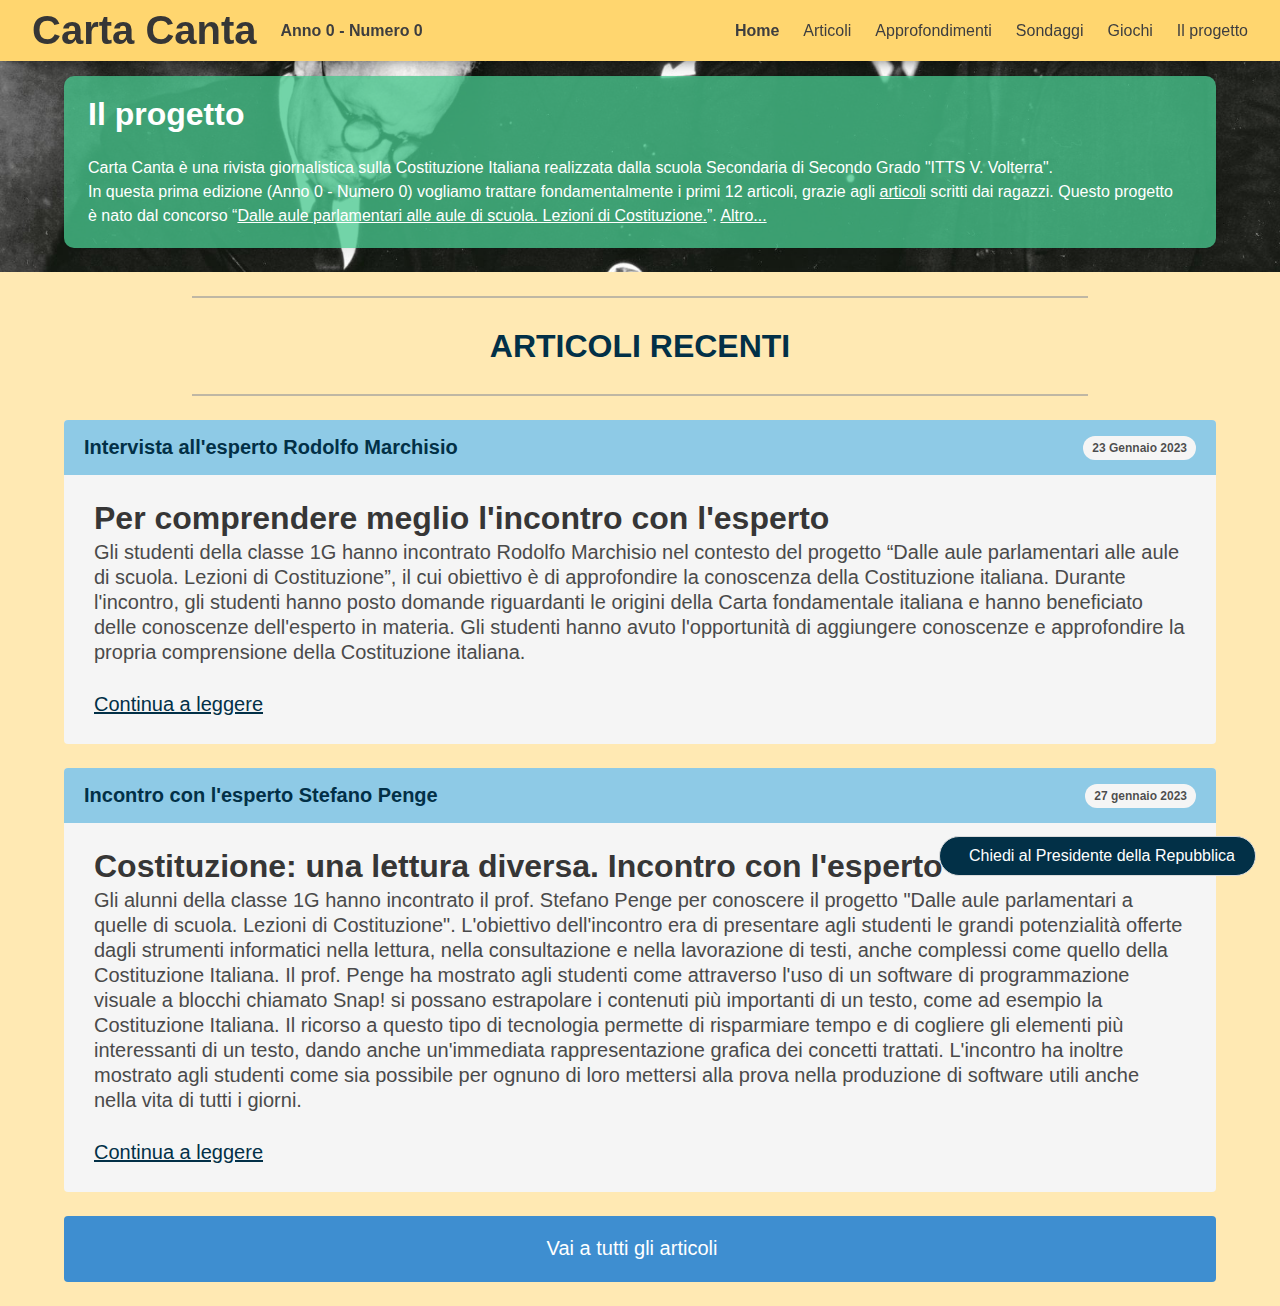
==== index.html @ ee136b35 "fix" ====
<!DOCTYPE html>
<html lang="it" class="has-navbar-fixed-top">
    <head>
        <meta charset="utf-8">
        <meta http-equiv="X-UA-Compatible" content="IE=edge">
        <meta name="viewport" content="width=device-width, initial-scale=1">
        <title>Carta Canta - Home</title>
        <link rel="stylesheet" href="css/main.css">
        <link rel="stylesheet" href="https://cdnjs.cloudflare.com/ajax/libs/font-awesome/6.2.1/css/all.min.css"
              integrity="sha512-MV7K8+y+gLIBoVD59lQIYicR65iaqukzvf/nwasF0nqhPay5w/9lJmVM2hMDcnK1OnMGCdVK+iQrJ7lzPJQd1w=="
              crossorigin="anonymous" referrerpolicy="no-referrer" />
    </head>

    <body>
        <div id="navigation">
            <nav id="header" class="navbar is-fixed-top" role="navigation" aria-label="navbar">
                <div class="container is-fluid">
                    <div class="navbar-brand">
                        <a class="navbar-item logo-hover" href="index.html">
                            <h1 class="title is-2">Carta Canta</h1>
                        </a>
            
                        <div class="navbar-item">
                            <h2 class="is-3 is-hidden-mobile"><b>Anno 0 - Numero 0</b></h2>
                        </div>
            
                        <a role="button" class="navbar-burger" aria-label="menu" aria-expanded="false"
                            data-target="navMenu">
                            <span aria-hidden="true"></span>
                            <span aria-hidden="true"></span>
                            <span aria-hidden="true"></span>
                        </a>
                    </div>
            
                    <div class="navbar-end">
                        <div class="navbar-menu" id="navMenu">
                            <a class="navbar-item" href="#">
                                <strong>Home</strong>
                            </a>
            
                            <a class="navbar-item" href="html/articoli/index.html">
                                Articoli
                            </a>
            
                            <a class="navbar-item" href="html/approfondimenti/index.html">
                                Approfondimenti
                            </a>
            
                            <a class="navbar-item" href="html/sondaggi/index.html">
                                Sondaggi
                            </a>
            
                            <a class="navbar-item" href="html/giochi/index.html">
                                Giochi
                            </a>

                            <a class="navbar-item" href="html/info/index.html">
                                Il progetto
                            </a>
            
                            <!--<div class="navbar-item">
                                    <button class="button is-text" id="toggle">
                                        <i class="fas fa-moon"></i>
                                    </button>
                            </div>-->
                        </div><!--navbar-menu-->
                    </div><!--navbar-end-->
                </div>
                </div>
            </nav>
        </div>


<!---------------------------------------------------------BOXs------------------------------------------------------>
        <div class="image-background container is-fluid default-cursor">
            <br>
            <div class="container is-max-widescreen">
                <div class="tile is-ancestor">
                    <div class="tile is-parent">
                        <div class="tile is-child notification box-1 box hover-effect">
                            <p class="title">Il progetto</p>
                            <p>Carta Canta è una rivista giornalistica sulla Costituzione Italiana realizzata dalla scuola
                                Secondaria di Secondo Grado "ITTS V. Volterra".<br>
                                In questa prima edizione (Anno 0 - Numero 0) vogliamo trattare fondamentalmente i primi 12 articoli, grazie agli <a href="/html/articoli/index.html">articoli</a> scritti dai ragazzi.
                                Questo progetto è nato dal concorso “<a href="https://giovani.camera.it/lezioni_costituzione/2022_2023" target="_blank">Dalle aule parlamentari alle aule di scuola. Lezioni di Costituzione.</a>”.
                                <a href="/html/info/index.html">Altro...</a>
                            </p>
                        </div>
                    </div>
                </div>
                <!-- <div class="tile is-ancestor">
                    <div class="tile is-parent">
                        <div class="tile is-child notification box hover-effect box-2">
                            <p class="title">Esplora i nostri giochi!</p>
                            <p>Nel nostro sito puoi trovare anche alcuni giochi, ovviamente a tema con l'argomento che
                                trattiamo. <a href="html/giochi/index.html">Clicca qui</a> per accederci!</p>
                        </div>
                    </div>
                    <div class="tile is-parent">
                        <div class="tile is-child notification box hover-effect box-3">
                            <p class="title">Cosa sono i sondaggi?</p>
                            <p>I sondaggi sono dei mezzi che noi sfruttiamo costantemente per implementare nuove migliorie
                                qui e non solo.</p>
                        </div>
                    </div>
                </div> -->
            </div>
            <br>
        </div>

        <div class="container is-max-desktop">
            <div class="container is-fluid">
                <hr>
            </div>
        </div>

        <div class="container is-max-widescreen has-text-centered">
            <p class="articles-title-no-hover">ARTICOLI RECENTI</p>
        </div>

        <div class="container is-max-desktop">
            <div class="container is-fluid">
                <hr>
            </div>
        </div>

<!---------------------------------------------------------ARTICOLI------------------------------------------------------>

        <div class="container is-fluid">
            <div class="container is-max-widescreen">
                <article class="message is-medium article-hover-effect">
                    <div class="message-header">
                        <p class="article-title">Intervista all'esperto Rodolfo Marchisio</p>
                        <span class="tag is-light is-rounded default-cursor tag-data-articoli">23 Gennaio 2023</span>
                    </div>
                    <div class="message-body">
                        <p class="title">Per comprendere meglio l'incontro con l'esperto</p>
                        <p class="subtitle">
                          Gli studenti della classe 1G hanno incontrato Rodolfo Marchisio
                          nel contesto del progetto “Dalle aule parlamentari alle aule di
                          scuola. Lezioni di Costituzione”, il cui obiettivo è di
                          approfondire la conoscenza della Costituzione italiana. Durante
                          l'incontro, gli studenti hanno posto domande riguardanti le
                          origini della Carta fondamentale italiana e hanno beneficiato
                          delle conoscenze dell'esperto in materia. Gli studenti hanno avuto
                          l'opportunità di aggiungere conoscenze e approfondire la propria
                          comprensione della Costituzione italiana.
                        </p>
                        <p>
                            <a href="html/articoli/rodolfo_marchisio.html"><p class="continue-reading">Continua a leggere</p></a>
                        </p>
                      </div>
                </article>

                <article class="message is-medium article-hover-effect">
                    <div class="message-header">
                      <p class="article-title">Incontro con l'esperto Stefano Penge</p>
                      <span class="tag is-light is-rounded default-cursor tag-data-articoli">27 gennaio 2023</span>
                    </div>
                    <div class="message-body">
                      <p class="title">Costituzione: una lettura diversa. Incontro con l'esperto</p>
                      <p class="subtitle">
                        Gli alunni della classe 1G hanno incontrato il prof. Stefano Penge
                        per conoscere il progetto "Dalle aule parlamentari a quelle di scuola. 
                        Lezioni di Costituzione". L'obiettivo dell'incontro era di presentare agli studenti 
                        le grandi potenzialità offerte dagli strumenti informatici nella lettura, 
                        nella consultazione e nella lavorazione di testi, anche complessi come 
                        quello della Costituzione Italiana. Il prof. Penge ha mostrato agli studenti 
                        come attraverso l'uso di un software di programmazione visuale a blocchi chiamato Snap! 
                        si possano estrapolare i contenuti più importanti di un testo, come ad esempio la Costituzione Italiana. 
                        Il ricorso a questo tipo di tecnologia permette di risparmiare tempo e di cogliere 
                        gli elementi più interessanti di un testo, dando anche un'immediata rappresentazione 
                        grafica dei concetti trattati. L'incontro ha inoltre mostrato agli studenti 
                        come sia possibile per ognuno di loro mettersi alla prova nella produzione di software 
                        utili anche nella vita di tutti i giorni.
                      </p>
                      <p>
                        <a href="html/articoli/stefano_penge.html"><p class="continue-reading">Continua a leggere</p></a>
                    </p>
                    </div>
                </article>

                <div class="notification is-info has-text-centered">
                    <a href="html/articoli/index.html" target="_blank" class="subtitle goto-articles">Vai a tutti gli articoli
                        <i class="fa-solid fa-arrow-up-right-from-square"></i>
                    </a>
                </div>

            </div>
        </div>
        <br>

        <script src="https://ajax.googleapis.com/ajax/libs/jquery/3.6.3/jquery.min.js"></script>
        <script src="lib/main.js"></script>
    </body>
</html>
---- css/main.css ----
@charset "UTF-8";
/*
// 1. Import the initial variables
@import "../node_modules/bulma/sass/utilities/initial-variables";

// 2. Set your own initial variables
// Update the blue shade, used for links
$blue: #06bcef;
// Add pink and its invert
$pink: #ff8080;
$pink-invert: #fff;
// Update the sans-serif font family
$family-sans-serif: "Helvetica", "Arial", sans-serif;

// 3. Set the derived variables
// Use the new pink as the primary color
$primary: $pink;
$primary-invert: $pink-invert;

// 4. Import the rest of Bulma
*/
@import url("https://fonts.googleapis.com/css2?family=Comfortaa:wght@700&display=swap");
@media screen and (max-width: 1024px) {
  .mobile-container {
    max-width: calc(100% - 30px);
    margin-left: 15px;
    margin-right: 15px;
  }
}
/*FONTs*/
/*NON CLASSEs*/
.navbar {
  -webkit-box-shadow: 0px -2px 20px -4px #000000;
  box-shadow: 0px -2px 20px -4px #000000;
}

hr {
  background-color: rgba(156, 156, 156, 0.6509803922) !important;
}

html {
  scroll-behavior: smooth;
  scrollbar-width: auto;
  scrollbar-color: #777 #555;
}

html::-webkit-scrollbar {
  width: 10px;
}

html::-webkit-scrollbar-thumb {
  background-color: rgba(119, 119, 119, 0.3333333333);
  border-radius: 12px;
}

html::-webkit-scrollbar-thumb:hover {
  background-color: #777;
}

html::-webkit-scrollbar-track {
  background-color: rgba(85, 85, 85, 0.1);
}

img {
  border-radius: 5px;
}

/*CLASSEs*/
.hide {
  display: none;
}

.center {
  text-align: center;
}

.right {
  text-align: right;
}

.highlighted {
  /*evidenziatura*/
  background: yellow;
}

.clear {
  clear: both;
}

#result div {
  display: none;
}

.hover-effect {
  transition: 0.5s;
  border-radius: 10px !important;
}

.hover-effect:hover {
  box-shadow: rgba(0, 0, 0, 0.4) 0px 12px 28px 0px, rgba(0, 0, 0, 0.2) 0px 2px 4px 0px, rgba(255, 255, 255, 0.1) 0px 0px 0px 1px inset;
}

.article-hover-effect {
  transition: 0.3s;
}

.article-hover-effect:hover {
  box-shadow: rgba(60, 64, 67, 0.3) 0px 0px 5px 3px, rgba(60, 64, 67, 0.15) 1px 2px 4px 2px;
}

.logo-hover {
  transition: 0.3s;
}

.logo-hover:hover {
  box-shadow: rgba(142, 202, 230, 0.4) 0px 5px, rgba(142, 202, 230, 0.3) 0px 10px, rgba(142, 202, 230, 0.2) 0px 15px, rgba(142, 202, 230, 0.1) 0px 20px, rgba(142, 202, 230, 0.05) 0px 25px;
}

.articles-title {
  font-weight: 800;
  font-size: xx-large;
  color: #8ecae6;
}

.articles-title:hover {
  color: #023047;
}

.continue-reading {
  color: #023047;
}

.goto-articles {
  text-decoration: none !important;
}

.goto-articles-redirect-icon {
  position: relative;
  bottom: -5px;
}

.article-title {
  text-decoration: none !important;
}

.default-cursor {
  cursor: default;
}

.hero-rounded-borders {
  border-top-left-radius: 6px;
  border-top-right-radius: 6px;
}

.tile-img {
  border-radius: 15px;
  margin-top: 10px;
}

.image-background {
  background-image: url("../img/costituzione2.jpg");
  background-size: cover;
  background-position: center;
  background-repeat: no-repeat;
}

.full-image {
  width: 100%;
  height: 1500px;
}

/*# sourceMappingURL=style.css.map */
/*! bulma.io v0.9.3 | MIT License | github.com/jgthms/bulma */
/* Bulma Utilities */
.pagination-previous,
.pagination-next,
.pagination-link,
.pagination-ellipsis, .file-cta,
.file-name, .select select, .textarea, .input, .button {
  -moz-appearance: none;
  -webkit-appearance: none;
  align-items: center;
  border: 1px solid transparent;
  border-radius: 4px;
  box-shadow: none;
  display: inline-flex;
  font-size: 1rem;
  height: 2.5em;
  justify-content: flex-start;
  line-height: 1.5;
  padding-bottom: calc(0.5em - 1px);
  padding-left: calc(0.75em - 1px);
  padding-right: calc(0.75em - 1px);
  padding-top: calc(0.5em - 1px);
  position: relative;
  vertical-align: top;
}
.pagination-previous:focus,
.pagination-next:focus,
.pagination-link:focus,
.pagination-ellipsis:focus, .file-cta:focus,
.file-name:focus, .select select:focus, .textarea:focus, .input:focus, .button:focus, .is-focused.pagination-previous,
.is-focused.pagination-next,
.is-focused.pagination-link,
.is-focused.pagination-ellipsis, .is-focused.file-cta,
.is-focused.file-name, .select select.is-focused, .is-focused.textarea, .is-focused.input, .is-focused.button, .pagination-previous:active,
.pagination-next:active,
.pagination-link:active,
.pagination-ellipsis:active, .file-cta:active,
.file-name:active, .select select:active, .textarea:active, .input:active, .button:active, .is-active.pagination-previous,
.is-active.pagination-next,
.is-active.pagination-link,
.is-active.pagination-ellipsis, .is-active.file-cta,
.is-active.file-name, .select select.is-active, .is-active.textarea, .is-active.input, .is-active.button {
  outline: none;
}
[disabled].pagination-previous,
[disabled].pagination-next,
[disabled].pagination-link,
[disabled].pagination-ellipsis, [disabled].file-cta,
[disabled].file-name, .select select[disabled], [disabled].textarea, [disabled].input, [disabled].button, fieldset[disabled] .pagination-previous,
fieldset[disabled] .pagination-next,
fieldset[disabled] .pagination-link,
fieldset[disabled] .pagination-ellipsis, fieldset[disabled] .file-cta,
fieldset[disabled] .file-name, fieldset[disabled] .select select, .select fieldset[disabled] select, fieldset[disabled] .textarea, fieldset[disabled] .input, fieldset[disabled] .button {
  cursor: not-allowed;
}

.is-unselectable, .tabs, .pagination-previous,
.pagination-next,
.pagination-link,
.pagination-ellipsis, .breadcrumb, .file, .button {
  -webkit-touch-callout: none;
  -webkit-user-select: none;
  -moz-user-select: none;
  -ms-user-select: none;
  user-select: none;
}

.navbar-link:not(.is-arrowless)::after, .select:not(.is-multiple):not(.is-loading)::after {
  border: 3px solid transparent;
  border-radius: 2px;
  border-right: 0;
  border-top: 0;
  content: " ";
  display: block;
  height: 0.625em;
  margin-top: -0.4375em;
  pointer-events: none;
  position: absolute;
  top: 50%;
  transform: rotate(-45deg);
  transform-origin: center;
  width: 0.625em;
}

.tabs:not(:last-child), .pagination:not(:last-child), .message:not(:last-child), .level:not(:last-child), .breadcrumb:not(:last-child), .block:not(:last-child), .title:not(:last-child),
.subtitle:not(:last-child), .table-container:not(:last-child), .table:not(:last-child), .progress:not(:last-child), .notification:not(:last-child), .content:not(:last-child), .box:not(:last-child) {
  margin-bottom: 1.5rem;
}

.modal-close, .delete {
  -webkit-touch-callout: none;
  -webkit-user-select: none;
  -moz-user-select: none;
  -ms-user-select: none;
  user-select: none;
  -moz-appearance: none;
  -webkit-appearance: none;
  background-color: rgba(10, 10, 10, 0.2);
  border: none;
  border-radius: 9999px;
  cursor: pointer;
  pointer-events: auto;
  display: inline-block;
  flex-grow: 0;
  flex-shrink: 0;
  font-size: 0;
  height: 20px;
  max-height: 20px;
  max-width: 20px;
  min-height: 20px;
  min-width: 20px;
  outline: none;
  position: relative;
  vertical-align: top;
  width: 20px;
}
.modal-close::before, .delete::before, .modal-close::after, .delete::after {
  background-color: hsl(0deg, 0%, 100%);
  content: "";
  display: block;
  left: 50%;
  position: absolute;
  top: 50%;
  transform: translateX(-50%) translateY(-50%) rotate(45deg);
  transform-origin: center center;
}
.modal-close::before, .delete::before {
  height: 2px;
  width: 50%;
}
.modal-close::after, .delete::after {
  height: 50%;
  width: 2px;
}
.modal-close:hover, .delete:hover, .modal-close:focus, .delete:focus {
  background-color: rgba(10, 10, 10, 0.3);
}
.modal-close:active, .delete:active {
  background-color: rgba(10, 10, 10, 0.4);
}
.is-small.modal-close, .is-small.delete {
  height: 16px;
  max-height: 16px;
  max-width: 16px;
  min-height: 16px;
  min-width: 16px;
  width: 16px;
}
.is-medium.modal-close, .is-medium.delete {
  height: 24px;
  max-height: 24px;
  max-width: 24px;
  min-height: 24px;
  min-width: 24px;
  width: 24px;
}
.is-large.modal-close, .is-large.delete {
  height: 32px;
  max-height: 32px;
  max-width: 32px;
  min-height: 32px;
  min-width: 32px;
  width: 32px;
}

.control.is-loading::after, .select.is-loading::after, .loader, .button.is-loading::after {
  animation: spinAround 500ms infinite linear;
  border: 2px solid hsl(0deg, 0%, 86%);
  border-radius: 9999px;
  border-right-color: transparent;
  border-top-color: transparent;
  content: "";
  display: block;
  height: 1em;
  position: relative;
  width: 1em;
}

.hero-video, .is-overlay, .modal-background, .modal, .image.is-square img,
.image.is-square .has-ratio, .image.is-1by1 img,
.image.is-1by1 .has-ratio, .image.is-5by4 img,
.image.is-5by4 .has-ratio, .image.is-4by3 img,
.image.is-4by3 .has-ratio, .image.is-3by2 img,
.image.is-3by2 .has-ratio, .image.is-5by3 img,
.image.is-5by3 .has-ratio, .image.is-16by9 img,
.image.is-16by9 .has-ratio, .image.is-2by1 img,
.image.is-2by1 .has-ratio, .image.is-3by1 img,
.image.is-3by1 .has-ratio, .image.is-4by5 img,
.image.is-4by5 .has-ratio, .image.is-3by4 img,
.image.is-3by4 .has-ratio, .image.is-2by3 img,
.image.is-2by3 .has-ratio, .image.is-3by5 img,
.image.is-3by5 .has-ratio, .image.is-9by16 img,
.image.is-9by16 .has-ratio, .image.is-1by2 img,
.image.is-1by2 .has-ratio, .image.is-1by3 img,
.image.is-1by3 .has-ratio {
  bottom: 0;
  left: 0;
  position: absolute;
  right: 0;
  top: 0;
}

.navbar-burger {
  -moz-appearance: none;
  -webkit-appearance: none;
  appearance: none;
  background: none;
  border: none;
  color: currentColor;
  font-family: inherit;
  font-size: 1em;
  margin: 0;
  padding: 0;
}

/* Bulma Base */
/*! minireset.css v0.0.6 | MIT License | github.com/jgthms/minireset.css */
html,
body,
p,
ol,
ul,
li,
dl,
dt,
dd,
blockquote,
figure,
fieldset,
legend,
textarea,
pre,
iframe,
hr,
h1,
h2,
h3,
h4,
h5,
h6 {
  margin: 0;
  padding: 0;
}

h1,
h2,
h3,
h4,
h5,
h6 {
  font-size: 100%;
  font-weight: normal;
}

ul {
  list-style: none;
}

button,
input,
select,
textarea {
  margin: 0;
}

html {
  box-sizing: border-box;
}

*, *::before, *::after {
  box-sizing: inherit;
}

img,
video {
  height: auto;
  max-width: 100%;
}

iframe {
  border: 0;
}

table {
  border-collapse: collapse;
  border-spacing: 0;
}

td,
th {
  padding: 0;
}
td:not([align]),
th:not([align]) {
  text-align: inherit;
}

html {
  background-color: rgba(255, 214, 111, 0.5254901961);
  font-size: 16px;
  -moz-osx-font-smoothing: grayscale;
  -webkit-font-smoothing: antialiased;
  min-width: 300px;
  overflow-x: hidden;
  overflow-y: scroll;
  text-rendering: optimizeLegibility;
  text-size-adjust: 100%;
}

article,
aside,
figure,
footer,
header,
hgroup,
section {
  display: block;
}

body,
button,
input,
optgroup,
select,
textarea {
  font-family: BlinkMacSystemFont, -apple-system, "Segoe UI", "Roboto", "Oxygen", "Ubuntu", "Cantarell", "Fira Sans", "Droid Sans", "Helvetica Neue", "Helvetica", "Arial", sans-serif;
}

code,
pre {
  -moz-osx-font-smoothing: auto;
  -webkit-font-smoothing: auto;
  font-family: monospace;
}

body {
  color: hsl(0deg, 0%, 29%);
  font-size: 1em;
  font-weight: 400;
  line-height: 1.5;
}

a {
  color: #82bafe;
  cursor: pointer;
  text-decoration: none;
}
a strong {
  color: currentColor;
}
a:hover {
  color: hsl(0deg, 0%, 21%);
}

code {
  background-color: hsl(0deg, 0%, 96%);
  color: #da1039;
  font-size: 0.875em;
  font-weight: normal;
  padding: 0.25em 0.5em 0.25em;
}

hr {
  background-color: hsl(0deg, 0%, 96%);
  border: none;
  display: block;
  height: 2px;
  margin: 1.5rem 0;
}

img {
  height: auto;
  max-width: 100%;
}

input[type=checkbox],
input[type=radio] {
  vertical-align: baseline;
}

small {
  font-size: 0.875em;
}

span {
  font-style: inherit;
  font-weight: inherit;
}

strong {
  color: hsl(0deg, 0%, 21%);
  font-weight: 700;
}

fieldset {
  border: none;
}

pre {
  -webkit-overflow-scrolling: touch;
  background-color: hsl(0deg, 0%, 96%);
  color: hsl(0deg, 0%, 29%);
  font-size: 0.875em;
  overflow-x: auto;
  padding: 1.25rem 1.5rem;
  white-space: pre;
  word-wrap: normal;
}
pre code {
  background-color: transparent;
  color: currentColor;
  font-size: 1em;
  padding: 0;
}

table td,
table th {
  vertical-align: top;
}
table td:not([align]),
table th:not([align]) {
  text-align: inherit;
}
table th {
  color: hsl(0deg, 0%, 21%);
}

@keyframes spinAround {
  from {
    transform: rotate(0deg);
  }
  to {
    transform: rotate(359deg);
  }
}
/* Bulma Elements */
.box {
  background-color: hsl(0deg, 0%, 100%);
  border-radius: 6px;
  box-shadow: 0 0.5em 1em -0.125em rgba(10, 10, 10, 0.1), 0 0px 0 1px rgba(10, 10, 10, 0.02);
  color: hsl(0deg, 0%, 29%);
  display: block;
  padding: 1.25rem;
}

a.box:hover, a.box:focus {
  box-shadow: 0 0.5em 1em -0.125em rgba(10, 10, 10, 0.1), 0 0 0 1px #82bafe;
}
a.box:active {
  box-shadow: inset 0 1px 2px rgba(10, 10, 10, 0.2), 0 0 0 1px #82bafe;
}

.button {
  background-color: hsl(0deg, 0%, 100%);
  border-color: hsl(0deg, 0%, 86%);
  border-width: 1px;
  color: hsl(0deg, 0%, 21%);
  cursor: pointer;
  justify-content: center;
  padding-bottom: calc(0.5em - 1px);
  padding-left: 1em;
  padding-right: 1em;
  padding-top: calc(0.5em - 1px);
  text-align: center;
  white-space: nowrap;
}
.button strong {
  color: inherit;
}
.button .icon, .button .icon.is-small, .button .icon.is-medium, .button .icon.is-large {
  height: 1.5em;
  width: 1.5em;
}
.button .icon:first-child:not(:last-child) {
  margin-left: calc(-0.5em - 1px);
  margin-right: 0.25em;
}
.button .icon:last-child:not(:first-child) {
  margin-left: 0.25em;
  margin-right: calc(-0.5em - 1px);
}
.button .icon:first-child:last-child {
  margin-left: calc(-0.5em - 1px);
  margin-right: calc(-0.5em - 1px);
}
.button:hover, .button.is-hovered {
  border-color: hsl(0deg, 0%, 71%);
  color: hsl(0deg, 0%, 21%);
}
.button:focus, .button.is-focused {
  border-color: hsl(229deg, 53%, 53%);
  color: hsl(0deg, 0%, 21%);
}
.button:focus:not(:active), .button.is-focused:not(:active) {
  box-shadow: 0 0 0 0.125em rgba(130, 186, 254, 0.25);
}
.button:active, .button.is-active {
  border-color: hsl(0deg, 0%, 29%);
  color: hsl(0deg, 0%, 21%);
}
.button.is-text {
  background-color: transparent;
  border-color: transparent;
  color: hsl(0deg, 0%, 29%);
  text-decoration: underline;
}
.button.is-text:hover, .button.is-text.is-hovered, .button.is-text:focus, .button.is-text.is-focused {
  background-color: hsl(0deg, 0%, 96%);
  color: hsl(0deg, 0%, 21%);
}
.button.is-text:active, .button.is-text.is-active {
  background-color: #e8e8e8;
  color: hsl(0deg, 0%, 21%);
}
.button.is-text[disabled], fieldset[disabled] .button.is-text {
  background-color: transparent;
  border-color: transparent;
  box-shadow: none;
}
.button.is-ghost {
  background: none;
  border-color: transparent;
  color: #82bafe;
  text-decoration: none;
}
.button.is-ghost:hover, .button.is-ghost.is-hovered {
  color: #82bafe;
  text-decoration: underline;
}
.button.is-white {
  background-color: hsl(0deg, 0%, 100%);
  border-color: transparent;
  color: hsl(0deg, 0%, 4%);
}
.button.is-white:hover, .button.is-white.is-hovered {
  background-color: #f9f9f9;
  border-color: transparent;
  color: hsl(0deg, 0%, 4%);
}
.button.is-white:focus, .button.is-white.is-focused {
  border-color: transparent;
  color: hsl(0deg, 0%, 4%);
}
.button.is-white:focus:not(:active), .button.is-white.is-focused:not(:active) {
  box-shadow: 0 0 0 0.125em rgba(255, 255, 255, 0.25);
}
.button.is-white:active, .button.is-white.is-active {
  background-color: #f2f2f2;
  border-color: transparent;
  color: hsl(0deg, 0%, 4%);
}
.button.is-white[disabled], fieldset[disabled] .button.is-white {
  background-color: hsl(0deg, 0%, 100%);
  border-color: transparent;
  box-shadow: none;
}
.button.is-white.is-inverted {
  background-color: hsl(0deg, 0%, 4%);
  color: hsl(0deg, 0%, 100%);
}
.button.is-white.is-inverted:hover, .button.is-white.is-inverted.is-hovered {
  background-color: black;
}
.button.is-white.is-inverted[disabled], fieldset[disabled] .button.is-white.is-inverted {
  background-color: hsl(0deg, 0%, 4%);
  border-color: transparent;
  box-shadow: none;
  color: hsl(0deg, 0%, 100%);
}
.button.is-white.is-loading::after {
  border-color: transparent transparent hsl(0deg, 0%, 4%) hsl(0deg, 0%, 4%) !important;
}
.button.is-white.is-outlined {
  background-color: transparent;
  border-color: hsl(0deg, 0%, 100%);
  color: hsl(0deg, 0%, 100%);
}
.button.is-white.is-outlined:hover, .button.is-white.is-outlined.is-hovered, .button.is-white.is-outlined:focus, .button.is-white.is-outlined.is-focused {
  background-color: hsl(0deg, 0%, 100%);
  border-color: hsl(0deg, 0%, 100%);
  color: hsl(0deg, 0%, 4%);
}
.button.is-white.is-outlined.is-loading::after {
  border-color: transparent transparent hsl(0deg, 0%, 100%) hsl(0deg, 0%, 100%) !important;
}
.button.is-white.is-outlined.is-loading:hover::after, .button.is-white.is-outlined.is-loading.is-hovered::after, .button.is-white.is-outlined.is-loading:focus::after, .button.is-white.is-outlined.is-loading.is-focused::after {
  border-color: transparent transparent hsl(0deg, 0%, 4%) hsl(0deg, 0%, 4%) !important;
}
.button.is-white.is-outlined[disabled], fieldset[disabled] .button.is-white.is-outlined {
  background-color: transparent;
  border-color: hsl(0deg, 0%, 100%);
  box-shadow: none;
  color: hsl(0deg, 0%, 100%);
}
.button.is-white.is-inverted.is-outlined {
  background-color: transparent;
  border-color: hsl(0deg, 0%, 4%);
  color: hsl(0deg, 0%, 4%);
}
.button.is-white.is-inverted.is-outlined:hover, .button.is-white.is-inverted.is-outlined.is-hovered, .button.is-white.is-inverted.is-outlined:focus, .button.is-white.is-inverted.is-outlined.is-focused {
  background-color: hsl(0deg, 0%, 4%);
  color: hsl(0deg, 0%, 100%);
}
.button.is-white.is-inverted.is-outlined.is-loading:hover::after, .button.is-white.is-inverted.is-outlined.is-loading.is-hovered::after, .button.is-white.is-inverted.is-outlined.is-loading:focus::after, .button.is-white.is-inverted.is-outlined.is-loading.is-focused::after {
  border-color: transparent transparent hsl(0deg, 0%, 100%) hsl(0deg, 0%, 100%) !important;
}
.button.is-white.is-inverted.is-outlined[disabled], fieldset[disabled] .button.is-white.is-inverted.is-outlined {
  background-color: transparent;
  border-color: hsl(0deg, 0%, 4%);
  box-shadow: none;
  color: hsl(0deg, 0%, 4%);
}
.button.is-black {
  background-color: hsl(0deg, 0%, 4%);
  border-color: transparent;
  color: hsl(0deg, 0%, 100%);
}
.button.is-black:hover, .button.is-black.is-hovered {
  background-color: #040404;
  border-color: transparent;
  color: hsl(0deg, 0%, 100%);
}
.button.is-black:focus, .button.is-black.is-focused {
  border-color: transparent;
  color: hsl(0deg, 0%, 100%);
}
.button.is-black:focus:not(:active), .button.is-black.is-focused:not(:active) {
  box-shadow: 0 0 0 0.125em rgba(10, 10, 10, 0.25);
}
.button.is-black:active, .button.is-black.is-active {
  background-color: black;
  border-color: transparent;
  color: hsl(0deg, 0%, 100%);
}
.button.is-black[disabled], fieldset[disabled] .button.is-black {
  background-color: hsl(0deg, 0%, 4%);
  border-color: transparent;
  box-shadow: none;
}
.button.is-black.is-inverted {
  background-color: hsl(0deg, 0%, 100%);
  color: hsl(0deg, 0%, 4%);
}
.button.is-black.is-inverted:hover, .button.is-black.is-inverted.is-hovered {
  background-color: #f2f2f2;
}
.button.is-black.is-inverted[disabled], fieldset[disabled] .button.is-black.is-inverted {
  background-color: hsl(0deg, 0%, 100%);
  border-color: transparent;
  box-shadow: none;
  color: hsl(0deg, 0%, 4%);
}
.button.is-black.is-loading::after {
  border-color: transparent transparent hsl(0deg, 0%, 100%) hsl(0deg, 0%, 100%) !important;
}
.button.is-black.is-outlined {
  background-color: transparent;
  border-color: hsl(0deg, 0%, 4%);
  color: hsl(0deg, 0%, 4%);
}
.button.is-black.is-outlined:hover, .button.is-black.is-outlined.is-hovered, .button.is-black.is-outlined:focus, .button.is-black.is-outlined.is-focused {
  background-color: hsl(0deg, 0%, 4%);
  border-color: hsl(0deg, 0%, 4%);
  color: hsl(0deg, 0%, 100%);
}
.button.is-black.is-outlined.is-loading::after {
  border-color: transparent transparent hsl(0deg, 0%, 4%) hsl(0deg, 0%, 4%) !important;
}
.button.is-black.is-outlined.is-loading:hover::after, .button.is-black.is-outlined.is-loading.is-hovered::after, .button.is-black.is-outlined.is-loading:focus::after, .button.is-black.is-outlined.is-loading.is-focused::after {
  border-color: transparent transparent hsl(0deg, 0%, 100%) hsl(0deg, 0%, 100%) !important;
}
.button.is-black.is-outlined[disabled], fieldset[disabled] .button.is-black.is-outlined {
  background-color: transparent;
  border-color: hsl(0deg, 0%, 4%);
  box-shadow: none;
  color: hsl(0deg, 0%, 4%);
}
.button.is-black.is-inverted.is-outlined {
  background-color: transparent;
  border-color: hsl(0deg, 0%, 100%);
  color: hsl(0deg, 0%, 100%);
}
.button.is-black.is-inverted.is-outlined:hover, .button.is-black.is-inverted.is-outlined.is-hovered, .button.is-black.is-inverted.is-outlined:focus, .button.is-black.is-inverted.is-outlined.is-focused {
  background-color: hsl(0deg, 0%, 100%);
  color: hsl(0deg, 0%, 4%);
}
.button.is-black.is-inverted.is-outlined.is-loading:hover::after, .button.is-black.is-inverted.is-outlined.is-loading.is-hovered::after, .button.is-black.is-inverted.is-outlined.is-loading:focus::after, .button.is-black.is-inverted.is-outlined.is-loading.is-focused::after {
  border-color: transparent transparent hsl(0deg, 0%, 4%) hsl(0deg, 0%, 4%) !important;
}
.button.is-black.is-inverted.is-outlined[disabled], fieldset[disabled] .button.is-black.is-inverted.is-outlined {
  background-color: transparent;
  border-color: hsl(0deg, 0%, 100%);
  box-shadow: none;
  color: hsl(0deg, 0%, 100%);
}
.button.is-light {
  background-color: hsl(0deg, 0%, 96%);
  border-color: transparent;
  color: rgba(0, 0, 0, 0.7);
}
.button.is-light:hover, .button.is-light.is-hovered {
  background-color: #eeeeee;
  border-color: transparent;
  color: rgba(0, 0, 0, 0.7);
}
.button.is-light:focus, .button.is-light.is-focused {
  border-color: transparent;
  color: rgba(0, 0, 0, 0.7);
}
.button.is-light:focus:not(:active), .button.is-light.is-focused:not(:active) {
  box-shadow: 0 0 0 0.125em rgba(245, 245, 245, 0.25);
}
.button.is-light:active, .button.is-light.is-active {
  background-color: #e8e8e8;
  border-color: transparent;
  color: rgba(0, 0, 0, 0.7);
}
.button.is-light[disabled], fieldset[disabled] .button.is-light {
  background-color: hsl(0deg, 0%, 96%);
  border-color: transparent;
  box-shadow: none;
}
.button.is-light.is-inverted {
  background-color: rgba(0, 0, 0, 0.7);
  color: hsl(0deg, 0%, 96%);
}
.button.is-light.is-inverted:hover, .button.is-light.is-inverted.is-hovered {
  background-color: rgba(0, 0, 0, 0.7);
}
.button.is-light.is-inverted[disabled], fieldset[disabled] .button.is-light.is-inverted {
  background-color: rgba(0, 0, 0, 0.7);
  border-color: transparent;
  box-shadow: none;
  color: hsl(0deg, 0%, 96%);
}
.button.is-light.is-loading::after {
  border-color: transparent transparent rgba(0, 0, 0, 0.7) rgba(0, 0, 0, 0.7) !important;
}
.button.is-light.is-outlined {
  background-color: transparent;
  border-color: hsl(0deg, 0%, 96%);
  color: hsl(0deg, 0%, 96%);
}
.button.is-light.is-outlined:hover, .button.is-light.is-outlined.is-hovered, .button.is-light.is-outlined:focus, .button.is-light.is-outlined.is-focused {
  background-color: hsl(0deg, 0%, 96%);
  border-color: hsl(0deg, 0%, 96%);
  color: rgba(0, 0, 0, 0.7);
}
.button.is-light.is-outlined.is-loading::after {
  border-color: transparent transparent hsl(0deg, 0%, 96%) hsl(0deg, 0%, 96%) !important;
}
.button.is-light.is-outlined.is-loading:hover::after, .button.is-light.is-outlined.is-loading.is-hovered::after, .button.is-light.is-outlined.is-loading:focus::after, .button.is-light.is-outlined.is-loading.is-focused::after {
  border-color: transparent transparent rgba(0, 0, 0, 0.7) rgba(0, 0, 0, 0.7) !important;
}
.button.is-light.is-outlined[disabled], fieldset[disabled] .button.is-light.is-outlined {
  background-color: transparent;
  border-color: hsl(0deg, 0%, 96%);
  box-shadow: none;
  color: hsl(0deg, 0%, 96%);
}
.button.is-light.is-inverted.is-outlined {
  background-color: transparent;
  border-color: rgba(0, 0, 0, 0.7);
  color: rgba(0, 0, 0, 0.7);
}
.button.is-light.is-inverted.is-outlined:hover, .button.is-light.is-inverted.is-outlined.is-hovered, .button.is-light.is-inverted.is-outlined:focus, .button.is-light.is-inverted.is-outlined.is-focused {
  background-color: rgba(0, 0, 0, 0.7);
  color: hsl(0deg, 0%, 96%);
}
.button.is-light.is-inverted.is-outlined.is-loading:hover::after, .button.is-light.is-inverted.is-outlined.is-loading.is-hovered::after, .button.is-light.is-inverted.is-outlined.is-loading:focus::after, .button.is-light.is-inverted.is-outlined.is-loading.is-focused::after {
  border-color: transparent transparent hsl(0deg, 0%, 96%) hsl(0deg, 0%, 96%) !important;
}
.button.is-light.is-inverted.is-outlined[disabled], fieldset[disabled] .button.is-light.is-inverted.is-outlined {
  background-color: transparent;
  border-color: rgba(0, 0, 0, 0.7);
  box-shadow: none;
  color: rgba(0, 0, 0, 0.7);
}
.button.is-dark {
  background-color: hsl(0deg, 0%, 21%);
  border-color: transparent;
  color: #fff;
}
.button.is-dark:hover, .button.is-dark.is-hovered {
  background-color: #2f2f2f;
  border-color: transparent;
  color: #fff;
}
.button.is-dark:focus, .button.is-dark.is-focused {
  border-color: transparent;
  color: #fff;
}
.button.is-dark:focus:not(:active), .button.is-dark.is-focused:not(:active) {
  box-shadow: 0 0 0 0.125em rgba(54, 54, 54, 0.25);
}
.button.is-dark:active, .button.is-dark.is-active {
  background-color: #292929;
  border-color: transparent;
  color: #fff;
}
.button.is-dark[disabled], fieldset[disabled] .button.is-dark {
  background-color: hsl(0deg, 0%, 21%);
  border-color: transparent;
  box-shadow: none;
}
.button.is-dark.is-inverted {
  background-color: #fff;
  color: hsl(0deg, 0%, 21%);
}
.button.is-dark.is-inverted:hover, .button.is-dark.is-inverted.is-hovered {
  background-color: #f2f2f2;
}
.button.is-dark.is-inverted[disabled], fieldset[disabled] .button.is-dark.is-inverted {
  background-color: #fff;
  border-color: transparent;
  box-shadow: none;
  color: hsl(0deg, 0%, 21%);
}
.button.is-dark.is-loading::after {
  border-color: transparent transparent #fff #fff !important;
}
.button.is-dark.is-outlined {
  background-color: transparent;
  border-color: hsl(0deg, 0%, 21%);
  color: hsl(0deg, 0%, 21%);
}
.button.is-dark.is-outlined:hover, .button.is-dark.is-outlined.is-hovered, .button.is-dark.is-outlined:focus, .button.is-dark.is-outlined.is-focused {
  background-color: hsl(0deg, 0%, 21%);
  border-color: hsl(0deg, 0%, 21%);
  color: #fff;
}
.button.is-dark.is-outlined.is-loading::after {
  border-color: transparent transparent hsl(0deg, 0%, 21%) hsl(0deg, 0%, 21%) !important;
}
.button.is-dark.is-outlined.is-loading:hover::after, .button.is-dark.is-outlined.is-loading.is-hovered::after, .button.is-dark.is-outlined.is-loading:focus::after, .button.is-dark.is-outlined.is-loading.is-focused::after {
  border-color: transparent transparent #fff #fff !important;
}
.button.is-dark.is-outlined[disabled], fieldset[disabled] .button.is-dark.is-outlined {
  background-color: transparent;
  border-color: hsl(0deg, 0%, 21%);
  box-shadow: none;
  color: hsl(0deg, 0%, 21%);
}
.button.is-dark.is-inverted.is-outlined {
  background-color: transparent;
  border-color: #fff;
  color: #fff;
}
.button.is-dark.is-inverted.is-outlined:hover, .button.is-dark.is-inverted.is-outlined.is-hovered, .button.is-dark.is-inverted.is-outlined:focus, .button.is-dark.is-inverted.is-outlined.is-focused {
  background-color: #fff;
  color: hsl(0deg, 0%, 21%);
}
.button.is-dark.is-inverted.is-outlined.is-loading:hover::after, .button.is-dark.is-inverted.is-outlined.is-loading.is-hovered::after, .button.is-dark.is-inverted.is-outlined.is-loading:focus::after, .button.is-dark.is-inverted.is-outlined.is-loading.is-focused::after {
  border-color: transparent transparent hsl(0deg, 0%, 21%) hsl(0deg, 0%, 21%) !important;
}
.button.is-dark.is-inverted.is-outlined[disabled], fieldset[disabled] .button.is-dark.is-inverted.is-outlined {
  background-color: transparent;
  border-color: #fff;
  box-shadow: none;
  color: #fff;
}
.button.is-primary {
  background-color: hsl(171deg, 100%, 41%);
  border-color: transparent;
  color: #fff;
}
.button.is-primary:hover, .button.is-primary.is-hovered {
  background-color: #00c4a7;
  border-color: transparent;
  color: #fff;
}
.button.is-primary:focus, .button.is-primary.is-focused {
  border-color: transparent;
  color: #fff;
}
.button.is-primary:focus:not(:active), .button.is-primary.is-focused:not(:active) {
  box-shadow: 0 0 0 0.125em rgba(0, 209, 178, 0.25);
}
.button.is-primary:active, .button.is-primary.is-active {
  background-color: #00b89c;
  border-color: transparent;
  color: #fff;
}
.button.is-primary[disabled], fieldset[disabled] .button.is-primary {
  background-color: hsl(171deg, 100%, 41%);
  border-color: transparent;
  box-shadow: none;
}
.button.is-primary.is-inverted {
  background-color: #fff;
  color: hsl(171deg, 100%, 41%);
}
.button.is-primary.is-inverted:hover, .button.is-primary.is-inverted.is-hovered {
  background-color: #f2f2f2;
}
.button.is-primary.is-inverted[disabled], fieldset[disabled] .button.is-primary.is-inverted {
  background-color: #fff;
  border-color: transparent;
  box-shadow: none;
  color: hsl(171deg, 100%, 41%);
}
.button.is-primary.is-loading::after {
  border-color: transparent transparent #fff #fff !important;
}
.button.is-primary.is-outlined {
  background-color: transparent;
  border-color: hsl(171deg, 100%, 41%);
  color: hsl(171deg, 100%, 41%);
}
.button.is-primary.is-outlined:hover, .button.is-primary.is-outlined.is-hovered, .button.is-primary.is-outlined:focus, .button.is-primary.is-outlined.is-focused {
  background-color: hsl(171deg, 100%, 41%);
  border-color: hsl(171deg, 100%, 41%);
  color: #fff;
}
.button.is-primary.is-outlined.is-loading::after {
  border-color: transparent transparent hsl(171deg, 100%, 41%) hsl(171deg, 100%, 41%) !important;
}
.button.is-primary.is-outlined.is-loading:hover::after, .button.is-primary.is-outlined.is-loading.is-hovered::after, .button.is-primary.is-outlined.is-loading:focus::after, .button.is-primary.is-outlined.is-loading.is-focused::after {
  border-color: transparent transparent #fff #fff !important;
}
.button.is-primary.is-outlined[disabled], fieldset[disabled] .button.is-primary.is-outlined {
  background-color: transparent;
  border-color: hsl(171deg, 100%, 41%);
  box-shadow: none;
  color: hsl(171deg, 100%, 41%);
}
.button.is-primary.is-inverted.is-outlined {
  background-color: transparent;
  border-color: #fff;
  color: #fff;
}
.button.is-primary.is-inverted.is-outlined:hover, .button.is-primary.is-inverted.is-outlined.is-hovered, .button.is-primary.is-inverted.is-outlined:focus, .button.is-primary.is-inverted.is-outlined.is-focused {
  background-color: #fff;
  color: hsl(171deg, 100%, 41%);
}
.button.is-primary.is-inverted.is-outlined.is-loading:hover::after, .button.is-primary.is-inverted.is-outlined.is-loading.is-hovered::after, .button.is-primary.is-inverted.is-outlined.is-loading:focus::after, .button.is-primary.is-inverted.is-outlined.is-loading.is-focused::after {
  border-color: transparent transparent hsl(171deg, 100%, 41%) hsl(171deg, 100%, 41%) !important;
}
.button.is-primary.is-inverted.is-outlined[disabled], fieldset[disabled] .button.is-primary.is-inverted.is-outlined {
  background-color: transparent;
  border-color: #fff;
  box-shadow: none;
  color: #fff;
}
.button.is-primary.is-light {
  background-color: #ebfffc;
  color: #00947e;
}
.button.is-primary.is-light:hover, .button.is-primary.is-light.is-hovered {
  background-color: #defffa;
  border-color: transparent;
  color: #00947e;
}
.button.is-primary.is-light:active, .button.is-primary.is-light.is-active {
  background-color: #d1fff8;
  border-color: transparent;
  color: #00947e;
}
.button.is-link {
  background-color: #82bafe;
  border-color: transparent;
  color: #fff;
}
.button.is-link:hover, .button.is-link.is-hovered {
  background-color: #75b3fe;
  border-color: transparent;
  color: #fff;
}
.button.is-link:focus, .button.is-link.is-focused {
  border-color: transparent;
  color: #fff;
}
.button.is-link:focus:not(:active), .button.is-link.is-focused:not(:active) {
  box-shadow: 0 0 0 0.125em rgba(130, 186, 254, 0.25);
}
.button.is-link:active, .button.is-link.is-active {
  background-color: #69acfe;
  border-color: transparent;
  color: #fff;
}
.button.is-link[disabled], fieldset[disabled] .button.is-link {
  background-color: #82bafe;
  border-color: transparent;
  box-shadow: none;
}
.button.is-link.is-inverted {
  background-color: #fff;
  color: #82bafe;
}
.button.is-link.is-inverted:hover, .button.is-link.is-inverted.is-hovered {
  background-color: #f2f2f2;
}
.button.is-link.is-inverted[disabled], fieldset[disabled] .button.is-link.is-inverted {
  background-color: #fff;
  border-color: transparent;
  box-shadow: none;
  color: #82bafe;
}
.button.is-link.is-loading::after {
  border-color: transparent transparent #fff #fff !important;
}
.button.is-link.is-outlined {
  background-color: transparent;
  border-color: #82bafe;
  color: #82bafe;
}
.button.is-link.is-outlined:hover, .button.is-link.is-outlined.is-hovered, .button.is-link.is-outlined:focus, .button.is-link.is-outlined.is-focused {
  background-color: #82bafe;
  border-color: #82bafe;
  color: #fff;
}
.button.is-link.is-outlined.is-loading::after {
  border-color: transparent transparent #82bafe #82bafe !important;
}
.button.is-link.is-outlined.is-loading:hover::after, .button.is-link.is-outlined.is-loading.is-hovered::after, .button.is-link.is-outlined.is-loading:focus::after, .button.is-link.is-outlined.is-loading.is-focused::after {
  border-color: transparent transparent #fff #fff !important;
}
.button.is-link.is-outlined[disabled], fieldset[disabled] .button.is-link.is-outlined {
  background-color: transparent;
  border-color: #82bafe;
  box-shadow: none;
  color: #82bafe;
}
.button.is-link.is-inverted.is-outlined {
  background-color: transparent;
  border-color: #fff;
  color: #fff;
}
.button.is-link.is-inverted.is-outlined:hover, .button.is-link.is-inverted.is-outlined.is-hovered, .button.is-link.is-inverted.is-outlined:focus, .button.is-link.is-inverted.is-outlined.is-focused {
  background-color: #fff;
  color: #82bafe;
}
.button.is-link.is-inverted.is-outlined.is-loading:hover::after, .button.is-link.is-inverted.is-outlined.is-loading.is-hovered::after, .button.is-link.is-inverted.is-outlined.is-loading:focus::after, .button.is-link.is-inverted.is-outlined.is-loading.is-focused::after {
  border-color: transparent transparent #82bafe #82bafe !important;
}
.button.is-link.is-inverted.is-outlined[disabled], fieldset[disabled] .button.is-link.is-inverted.is-outlined {
  background-color: transparent;
  border-color: #fff;
  box-shadow: none;
  color: #fff;
}
.button.is-link.is-light {
  background-color: #ebf4ff;
  color: #014393;
}
.button.is-link.is-light:hover, .button.is-link.is-light.is-hovered {
  background-color: #deedff;
  border-color: transparent;
  color: #014393;
}
.button.is-link.is-light:active, .button.is-link.is-light.is-active {
  background-color: #d1e6ff;
  border-color: transparent;
  color: #014393;
}
.button.is-info {
  background-color: hsl(207deg, 61%, 53%);
  border-color: transparent;
  color: #fff;
}
.button.is-info:hover, .button.is-info.is-hovered {
  background-color: #3488ce;
  border-color: transparent;
  color: #fff;
}
.button.is-info:focus, .button.is-info.is-focused {
  border-color: transparent;
  color: #fff;
}
.button.is-info:focus:not(:active), .button.is-info.is-focused:not(:active) {
  box-shadow: 0 0 0 0.125em rgba(62, 142, 208, 0.25);
}
.button.is-info:active, .button.is-info.is-active {
  background-color: #3082c5;
  border-color: transparent;
  color: #fff;
}
.button.is-info[disabled], fieldset[disabled] .button.is-info {
  background-color: hsl(207deg, 61%, 53%);
  border-color: transparent;
  box-shadow: none;
}
.button.is-info.is-inverted {
  background-color: #fff;
  color: hsl(207deg, 61%, 53%);
}
.button.is-info.is-inverted:hover, .button.is-info.is-inverted.is-hovered {
  background-color: #f2f2f2;
}
.button.is-info.is-inverted[disabled], fieldset[disabled] .button.is-info.is-inverted {
  background-color: #fff;
  border-color: transparent;
  box-shadow: none;
  color: hsl(207deg, 61%, 53%);
}
.button.is-info.is-loading::after {
  border-color: transparent transparent #fff #fff !important;
}
.button.is-info.is-outlined {
  background-color: transparent;
  border-color: hsl(207deg, 61%, 53%);
  color: hsl(207deg, 61%, 53%);
}
.button.is-info.is-outlined:hover, .button.is-info.is-outlined.is-hovered, .button.is-info.is-outlined:focus, .button.is-info.is-outlined.is-focused {
  background-color: hsl(207deg, 61%, 53%);
  border-color: hsl(207deg, 61%, 53%);
  color: #fff;
}
.button.is-info.is-outlined.is-loading::after {
  border-color: transparent transparent hsl(207deg, 61%, 53%) hsl(207deg, 61%, 53%) !important;
}
.button.is-info.is-outlined.is-loading:hover::after, .button.is-info.is-outlined.is-loading.is-hovered::after, .button.is-info.is-outlined.is-loading:focus::after, .button.is-info.is-outlined.is-loading.is-focused::after {
  border-color: transparent transparent #fff #fff !important;
}
.button.is-info.is-outlined[disabled], fieldset[disabled] .button.is-info.is-outlined {
  background-color: transparent;
  border-color: hsl(207deg, 61%, 53%);
  box-shadow: none;
  color: hsl(207deg, 61%, 53%);
}
.button.is-info.is-inverted.is-outlined {
  background-color: transparent;
  border-color: #fff;
  color: #fff;
}
.button.is-info.is-inverted.is-outlined:hover, .button.is-info.is-inverted.is-outlined.is-hovered, .button.is-info.is-inverted.is-outlined:focus, .button.is-info.is-inverted.is-outlined.is-focused {
  background-color: #fff;
  color: hsl(207deg, 61%, 53%);
}
.button.is-info.is-inverted.is-outlined.is-loading:hover::after, .button.is-info.is-inverted.is-outlined.is-loading.is-hovered::after, .button.is-info.is-inverted.is-outlined.is-loading:focus::after, .button.is-info.is-inverted.is-outlined.is-loading.is-focused::after {
  border-color: transparent transparent hsl(207deg, 61%, 53%) hsl(207deg, 61%, 53%) !important;
}
.button.is-info.is-inverted.is-outlined[disabled], fieldset[disabled] .button.is-info.is-inverted.is-outlined {
  background-color: transparent;
  border-color: #fff;
  box-shadow: none;
  color: #fff;
}
.button.is-info.is-light {
  background-color: #eff5fb;
  color: #296fa8;
}
.button.is-info.is-light:hover, .button.is-info.is-light.is-hovered {
  background-color: #e4eff9;
  border-color: transparent;
  color: #296fa8;
}
.button.is-info.is-light:active, .button.is-info.is-light.is-active {
  background-color: #dae9f6;
  border-color: transparent;
  color: #296fa8;
}
.button.is-success {
  background-color: hsl(153deg, 53%, 53%);
  border-color: transparent;
  color: #fff;
}
.button.is-success:hover, .button.is-success.is-hovered {
  background-color: #3ec487;
  border-color: transparent;
  color: #fff;
}
.button.is-success:focus, .button.is-success.is-focused {
  border-color: transparent;
  color: #fff;
}
.button.is-success:focus:not(:active), .button.is-success.is-focused:not(:active) {
  box-shadow: 0 0 0 0.125em rgba(72, 199, 142, 0.25);
}
.button.is-success:active, .button.is-success.is-active {
  background-color: #3abb81;
  border-color: transparent;
  color: #fff;
}
.button.is-success[disabled], fieldset[disabled] .button.is-success {
  background-color: hsl(153deg, 53%, 53%);
  border-color: transparent;
  box-shadow: none;
}
.button.is-success.is-inverted {
  background-color: #fff;
  color: hsl(153deg, 53%, 53%);
}
.button.is-success.is-inverted:hover, .button.is-success.is-inverted.is-hovered {
  background-color: #f2f2f2;
}
.button.is-success.is-inverted[disabled], fieldset[disabled] .button.is-success.is-inverted {
  background-color: #fff;
  border-color: transparent;
  box-shadow: none;
  color: hsl(153deg, 53%, 53%);
}
.button.is-success.is-loading::after {
  border-color: transparent transparent #fff #fff !important;
}
.button.is-success.is-outlined {
  background-color: transparent;
  border-color: hsl(153deg, 53%, 53%);
  color: hsl(153deg, 53%, 53%);
}
.button.is-success.is-outlined:hover, .button.is-success.is-outlined.is-hovered, .button.is-success.is-outlined:focus, .button.is-success.is-outlined.is-focused {
  background-color: hsl(153deg, 53%, 53%);
  border-color: hsl(153deg, 53%, 53%);
  color: #fff;
}
.button.is-success.is-outlined.is-loading::after {
  border-color: transparent transparent hsl(153deg, 53%, 53%) hsl(153deg, 53%, 53%) !important;
}
.button.is-success.is-outlined.is-loading:hover::after, .button.is-success.is-outlined.is-loading.is-hovered::after, .button.is-success.is-outlined.is-loading:focus::after, .button.is-success.is-outlined.is-loading.is-focused::after {
  border-color: transparent transparent #fff #fff !important;
}
.button.is-success.is-outlined[disabled], fieldset[disabled] .button.is-success.is-outlined {
  background-color: transparent;
  border-color: hsl(153deg, 53%, 53%);
  box-shadow: none;
  color: hsl(153deg, 53%, 53%);
}
.button.is-success.is-inverted.is-outlined {
  background-color: transparent;
  border-color: #fff;
  color: #fff;
}
.button.is-success.is-inverted.is-outlined:hover, .button.is-success.is-inverted.is-outlined.is-hovered, .button.is-success.is-inverted.is-outlined:focus, .button.is-success.is-inverted.is-outlined.is-focused {
  background-color: #fff;
  color: hsl(153deg, 53%, 53%);
}
.button.is-success.is-inverted.is-outlined.is-loading:hover::after, .button.is-success.is-inverted.is-outlined.is-loading.is-hovered::after, .button.is-success.is-inverted.is-outlined.is-loading:focus::after, .button.is-success.is-inverted.is-outlined.is-loading.is-focused::after {
  border-color: transparent transparent hsl(153deg, 53%, 53%) hsl(153deg, 53%, 53%) !important;
}
.button.is-success.is-inverted.is-outlined[disabled], fieldset[disabled] .button.is-success.is-inverted.is-outlined {
  background-color: transparent;
  border-color: #fff;
  box-shadow: none;
  color: #fff;
}
.button.is-success.is-light {
  background-color: #effaf5;
  color: #257953;
}
.button.is-success.is-light:hover, .button.is-success.is-light.is-hovered {
  background-color: #e6f7ef;
  border-color: transparent;
  color: #257953;
}
.button.is-success.is-light:active, .button.is-success.is-light.is-active {
  background-color: #dcf4e9;
  border-color: transparent;
  color: #257953;
}
.button.is-warning {
  background-color: hsl(44deg, 100%, 77%);
  border-color: transparent;
  color: rgba(0, 0, 0, 0.7);
}
.button.is-warning:hover, .button.is-warning.is-hovered {
  background-color: #ffdc7d;
  border-color: transparent;
  color: rgba(0, 0, 0, 0.7);
}
.button.is-warning:focus, .button.is-warning.is-focused {
  border-color: transparent;
  color: rgba(0, 0, 0, 0.7);
}
.button.is-warning:focus:not(:active), .button.is-warning.is-focused:not(:active) {
  box-shadow: 0 0 0 0.125em rgba(255, 224, 138, 0.25);
}
.button.is-warning:active, .button.is-warning.is-active {
  background-color: #ffd970;
  border-color: transparent;
  color: rgba(0, 0, 0, 0.7);
}
.button.is-warning[disabled], fieldset[disabled] .button.is-warning {
  background-color: hsl(44deg, 100%, 77%);
  border-color: transparent;
  box-shadow: none;
}
.button.is-warning.is-inverted {
  background-color: rgba(0, 0, 0, 0.7);
  color: hsl(44deg, 100%, 77%);
}
.button.is-warning.is-inverted:hover, .button.is-warning.is-inverted.is-hovered {
  background-color: rgba(0, 0, 0, 0.7);
}
.button.is-warning.is-inverted[disabled], fieldset[disabled] .button.is-warning.is-inverted {
  background-color: rgba(0, 0, 0, 0.7);
  border-color: transparent;
  box-shadow: none;
  color: hsl(44deg, 100%, 77%);
}
.button.is-warning.is-loading::after {
  border-color: transparent transparent rgba(0, 0, 0, 0.7) rgba(0, 0, 0, 0.7) !important;
}
.button.is-warning.is-outlined {
  background-color: transparent;
  border-color: hsl(44deg, 100%, 77%);
  color: hsl(44deg, 100%, 77%);
}
.button.is-warning.is-outlined:hover, .button.is-warning.is-outlined.is-hovered, .button.is-warning.is-outlined:focus, .button.is-warning.is-outlined.is-focused {
  background-color: hsl(44deg, 100%, 77%);
  border-color: hsl(44deg, 100%, 77%);
  color: rgba(0, 0, 0, 0.7);
}
.button.is-warning.is-outlined.is-loading::after {
  border-color: transparent transparent hsl(44deg, 100%, 77%) hsl(44deg, 100%, 77%) !important;
}
.button.is-warning.is-outlined.is-loading:hover::after, .button.is-warning.is-outlined.is-loading.is-hovered::after, .button.is-warning.is-outlined.is-loading:focus::after, .button.is-warning.is-outlined.is-loading.is-focused::after {
  border-color: transparent transparent rgba(0, 0, 0, 0.7) rgba(0, 0, 0, 0.7) !important;
}
.button.is-warning.is-outlined[disabled], fieldset[disabled] .button.is-warning.is-outlined {
  background-color: transparent;
  border-color: hsl(44deg, 100%, 77%);
  box-shadow: none;
  color: hsl(44deg, 100%, 77%);
}
.button.is-warning.is-inverted.is-outlined {
  background-color: transparent;
  border-color: rgba(0, 0, 0, 0.7);
  color: rgba(0, 0, 0, 0.7);
}
.button.is-warning.is-inverted.is-outlined:hover, .button.is-warning.is-inverted.is-outlined.is-hovered, .button.is-warning.is-inverted.is-outlined:focus, .button.is-warning.is-inverted.is-outlined.is-focused {
  background-color: rgba(0, 0, 0, 0.7);
  color: hsl(44deg, 100%, 77%);
}
.button.is-warning.is-inverted.is-outlined.is-loading:hover::after, .button.is-warning.is-inverted.is-outlined.is-loading.is-hovered::after, .button.is-warning.is-inverted.is-outlined.is-loading:focus::after, .button.is-warning.is-inverted.is-outlined.is-loading.is-focused::after {
  border-color: transparent transparent hsl(44deg, 100%, 77%) hsl(44deg, 100%, 77%) !important;
}
.button.is-warning.is-inverted.is-outlined[disabled], fieldset[disabled] .button.is-warning.is-inverted.is-outlined {
  background-color: transparent;
  border-color: rgba(0, 0, 0, 0.7);
  box-shadow: none;
  color: rgba(0, 0, 0, 0.7);
}
.button.is-warning.is-light {
  background-color: #fffaeb;
  color: #946c00;
}
.button.is-warning.is-light:hover, .button.is-warning.is-light.is-hovered {
  background-color: #fff6de;
  border-color: transparent;
  color: #946c00;
}
.button.is-warning.is-light:active, .button.is-warning.is-light.is-active {
  background-color: #fff3d1;
  border-color: transparent;
  color: #946c00;
}
.button.is-danger {
  background-color: hsl(348deg, 86%, 61%);
  border-color: transparent;
  color: #fff;
}
.button.is-danger:hover, .button.is-danger.is-hovered {
  background-color: #f03a5f;
  border-color: transparent;
  color: #fff;
}
.button.is-danger:focus, .button.is-danger.is-focused {
  border-color: transparent;
  color: #fff;
}
.button.is-danger:focus:not(:active), .button.is-danger.is-focused:not(:active) {
  box-shadow: 0 0 0 0.125em rgba(241, 70, 104, 0.25);
}
.button.is-danger:active, .button.is-danger.is-active {
  background-color: #ef2e55;
  border-color: transparent;
  color: #fff;
}
.button.is-danger[disabled], fieldset[disabled] .button.is-danger {
  background-color: hsl(348deg, 86%, 61%);
  border-color: transparent;
  box-shadow: none;
}
.button.is-danger.is-inverted {
  background-color: #fff;
  color: hsl(348deg, 86%, 61%);
}
.button.is-danger.is-inverted:hover, .button.is-danger.is-inverted.is-hovered {
  background-color: #f2f2f2;
}
.button.is-danger.is-inverted[disabled], fieldset[disabled] .button.is-danger.is-inverted {
  background-color: #fff;
  border-color: transparent;
  box-shadow: none;
  color: hsl(348deg, 86%, 61%);
}
.button.is-danger.is-loading::after {
  border-color: transparent transparent #fff #fff !important;
}
.button.is-danger.is-outlined {
  background-color: transparent;
  border-color: hsl(348deg, 86%, 61%);
  color: hsl(348deg, 86%, 61%);
}
.button.is-danger.is-outlined:hover, .button.is-danger.is-outlined.is-hovered, .button.is-danger.is-outlined:focus, .button.is-danger.is-outlined.is-focused {
  background-color: hsl(348deg, 86%, 61%);
  border-color: hsl(348deg, 86%, 61%);
  color: #fff;
}
.button.is-danger.is-outlined.is-loading::after {
  border-color: transparent transparent hsl(348deg, 86%, 61%) hsl(348deg, 86%, 61%) !important;
}
.button.is-danger.is-outlined.is-loading:hover::after, .button.is-danger.is-outlined.is-loading.is-hovered::after, .button.is-danger.is-outlined.is-loading:focus::after, .button.is-danger.is-outlined.is-loading.is-focused::after {
  border-color: transparent transparent #fff #fff !important;
}
.button.is-danger.is-outlined[disabled], fieldset[disabled] .button.is-danger.is-outlined {
  background-color: transparent;
  border-color: hsl(348deg, 86%, 61%);
  box-shadow: none;
  color: hsl(348deg, 86%, 61%);
}
.button.is-danger.is-inverted.is-outlined {
  background-color: transparent;
  border-color: #fff;
  color: #fff;
}
.button.is-danger.is-inverted.is-outlined:hover, .button.is-danger.is-inverted.is-outlined.is-hovered, .button.is-danger.is-inverted.is-outlined:focus, .button.is-danger.is-inverted.is-outlined.is-focused {
  background-color: #fff;
  color: hsl(348deg, 86%, 61%);
}
.button.is-danger.is-inverted.is-outlined.is-loading:hover::after, .button.is-danger.is-inverted.is-outlined.is-loading.is-hovered::after, .button.is-danger.is-inverted.is-outlined.is-loading:focus::after, .button.is-danger.is-inverted.is-outlined.is-loading.is-focused::after {
  border-color: transparent transparent hsl(348deg, 86%, 61%) hsl(348deg, 86%, 61%) !important;
}
.button.is-danger.is-inverted.is-outlined[disabled], fieldset[disabled] .button.is-danger.is-inverted.is-outlined {
  background-color: transparent;
  border-color: #fff;
  box-shadow: none;
  color: #fff;
}
.button.is-danger.is-light {
  background-color: #feecf0;
  color: #cc0f35;
}
.button.is-danger.is-light:hover, .button.is-danger.is-light.is-hovered {
  background-color: #fde0e6;
  border-color: transparent;
  color: #cc0f35;
}
.button.is-danger.is-light:active, .button.is-danger.is-light.is-active {
  background-color: #fcd4dc;
  border-color: transparent;
  color: #cc0f35;
}
.button.is-small {
  font-size: 0.75rem;
}
.button.is-small:not(.is-rounded) {
  border-radius: 2px;
}
.button.is-normal {
  font-size: 1rem;
}
.button.is-medium {
  font-size: 1.25rem;
}
.button.is-large {
  font-size: 1.5rem;
}
.button[disabled], fieldset[disabled] .button {
  background-color: hsl(0deg, 0%, 100%);
  border-color: hsl(0deg, 0%, 86%);
  box-shadow: none;
  opacity: 0.5;
}
.button.is-fullwidth {
  display: flex;
  width: 100%;
}
.button.is-loading {
  color: transparent !important;
  pointer-events: none;
}
.button.is-loading::after {
  position: absolute;
  left: calc(50% - (1em * 0.5));
  top: calc(50% - (1em * 0.5));
  position: absolute !important;
}
.button.is-static {
  background-color: hsl(0deg, 0%, 96%);
  border-color: hsl(0deg, 0%, 86%);
  color: hsl(0deg, 0%, 48%);
  box-shadow: none;
  pointer-events: none;
}
.button.is-rounded {
  border-radius: 9999px;
  padding-left: calc(1em + 0.25em);
  padding-right: calc(1em + 0.25em);
}

.buttons {
  align-items: center;
  display: flex;
  flex-wrap: wrap;
  justify-content: flex-start;
}
.buttons .button {
  margin-bottom: 0.5rem;
}
.buttons .button:not(:last-child):not(.is-fullwidth) {
  margin-right: 0.5rem;
}
.buttons:last-child {
  margin-bottom: -0.5rem;
}
.buttons:not(:last-child) {
  margin-bottom: 1rem;
}
.buttons.are-small .button:not(.is-normal):not(.is-medium):not(.is-large) {
  font-size: 0.75rem;
}
.buttons.are-small .button:not(.is-normal):not(.is-medium):not(.is-large):not(.is-rounded) {
  border-radius: 2px;
}
.buttons.are-medium .button:not(.is-small):not(.is-normal):not(.is-large) {
  font-size: 1.25rem;
}
.buttons.are-large .button:not(.is-small):not(.is-normal):not(.is-medium) {
  font-size: 1.5rem;
}
.buttons.has-addons .button:not(:first-child) {
  border-bottom-left-radius: 0;
  border-top-left-radius: 0;
}
.buttons.has-addons .button:not(:last-child) {
  border-bottom-right-radius: 0;
  border-top-right-radius: 0;
  margin-right: -1px;
}
.buttons.has-addons .button:last-child {
  margin-right: 0;
}
.buttons.has-addons .button:hover, .buttons.has-addons .button.is-hovered {
  z-index: 2;
}
.buttons.has-addons .button:focus, .buttons.has-addons .button.is-focused, .buttons.has-addons .button:active, .buttons.has-addons .button.is-active, .buttons.has-addons .button.is-selected {
  z-index: 3;
}
.buttons.has-addons .button:focus:hover, .buttons.has-addons .button.is-focused:hover, .buttons.has-addons .button:active:hover, .buttons.has-addons .button.is-active:hover, .buttons.has-addons .button.is-selected:hover {
  z-index: 4;
}
.buttons.has-addons .button.is-expanded {
  flex-grow: 1;
  flex-shrink: 1;
}
.buttons.is-centered {
  justify-content: center;
}
.buttons.is-centered:not(.has-addons) .button:not(.is-fullwidth) {
  margin-left: 0.25rem;
  margin-right: 0.25rem;
}
.buttons.is-right {
  justify-content: flex-end;
}
.buttons.is-right:not(.has-addons) .button:not(.is-fullwidth) {
  margin-left: 0.25rem;
  margin-right: 0.25rem;
}

.container {
  flex-grow: 1;
  margin: 0 auto;
  position: relative;
  width: auto;
}
.container.is-fluid {
  max-width: none !important;
  padding-left: 32px;
  padding-right: 32px;
  width: 100%;
}
@media screen and (min-width: 1024px) {
  .container {
    max-width: 960px;
  }
}
@media screen and (max-width: 1215px) {
  .container.is-widescreen:not(.is-max-desktop) {
    max-width: 1152px;
  }
}
@media screen and (max-width: 1407px) {
  .container.is-fullhd:not(.is-max-desktop):not(.is-max-widescreen) {
    max-width: 1344px;
  }
}
@media screen and (min-width: 1216px) {
  .container:not(.is-max-desktop) {
    max-width: 1152px;
  }
}
@media screen and (min-width: 1408px) {
  .container:not(.is-max-desktop):not(.is-max-widescreen) {
    max-width: 1344px;
  }
}

.content li + li {
  margin-top: 0.25em;
}
.content p:not(:last-child),
.content dl:not(:last-child),
.content ol:not(:last-child),
.content ul:not(:last-child),
.content blockquote:not(:last-child),
.content pre:not(:last-child),
.content table:not(:last-child) {
  margin-bottom: 1em;
}
.content h1,
.content h2,
.content h3,
.content h4,
.content h5,
.content h6 {
  color: hsl(0deg, 0%, 21%);
  font-weight: 600;
  line-height: 1.125;
}
.content h1 {
  font-size: 2em;
  margin-bottom: 0.5em;
}
.content h1:not(:first-child) {
  margin-top: 1em;
}
.content h2 {
  font-size: 1.75em;
  margin-bottom: 0.5714em;
}
.content h2:not(:first-child) {
  margin-top: 1.1428em;
}
.content h3 {
  font-size: 1.5em;
  margin-bottom: 0.6666em;
}
.content h3:not(:first-child) {
  margin-top: 1.3333em;
}
.content h4 {
  font-size: 1.25em;
  margin-bottom: 0.8em;
}
.content h5 {
  font-size: 1.125em;
  margin-bottom: 0.8888em;
}
.content h6 {
  font-size: 1em;
  margin-bottom: 1em;
}
.content blockquote {
  background-color: hsl(0deg, 0%, 96%);
  border-left: 5px solid hsl(0deg, 0%, 86%);
  padding: 1.25em 1.5em;
}
.content ol {
  list-style-position: outside;
  margin-left: 2em;
  margin-top: 1em;
}
.content ol:not([type]) {
  list-style-type: decimal;
}
.content ol:not([type]).is-lower-alpha {
  list-style-type: lower-alpha;
}
.content ol:not([type]).is-lower-roman {
  list-style-type: lower-roman;
}
.content ol:not([type]).is-upper-alpha {
  list-style-type: upper-alpha;
}
.content ol:not([type]).is-upper-roman {
  list-style-type: upper-roman;
}
.content ul {
  list-style: disc outside;
  margin-left: 2em;
  margin-top: 1em;
}
.content ul ul {
  list-style-type: circle;
  margin-top: 0.5em;
}
.content ul ul ul {
  list-style-type: square;
}
.content dd {
  margin-left: 2em;
}
.content figure {
  margin-left: 2em;
  margin-right: 2em;
  text-align: center;
}
.content figure:not(:first-child) {
  margin-top: 2em;
}
.content figure:not(:last-child) {
  margin-bottom: 2em;
}
.content figure img {
  display: inline-block;
}
.content figure figcaption {
  font-style: italic;
}
.content pre {
  -webkit-overflow-scrolling: touch;
  overflow-x: auto;
  padding: 1.25em 1.5em;
  white-space: pre;
  word-wrap: normal;
}
.content sup,
.content sub {
  font-size: 75%;
}
.content table {
  width: 100%;
}
.content table td,
.content table th {
  border: 1px solid hsl(0deg, 0%, 86%);
  border-width: 0 0 1px;
  padding: 0.5em 0.75em;
  vertical-align: top;
}
.content table th {
  color: hsl(0deg, 0%, 21%);
}
.content table th:not([align]) {
  text-align: inherit;
}
.content table thead td,
.content table thead th {
  border-width: 0 0 2px;
  color: hsl(0deg, 0%, 21%);
}
.content table tfoot td,
.content table tfoot th {
  border-width: 2px 0 0;
  color: hsl(0deg, 0%, 21%);
}
.content table tbody tr:last-child td,
.content table tbody tr:last-child th {
  border-bottom-width: 0;
}
.content .tabs li + li {
  margin-top: 0;
}
.content.is-small {
  font-size: 0.75rem;
}
.content.is-normal {
  font-size: 1rem;
}
.content.is-medium {
  font-size: 1.25rem;
}
.content.is-large {
  font-size: 1.5rem;
}

.icon {
  align-items: center;
  display: inline-flex;
  justify-content: center;
  height: 1.5rem;
  width: 1.5rem;
}
.icon.is-small {
  height: 1rem;
  width: 1rem;
}
.icon.is-medium {
  height: 2rem;
  width: 2rem;
}
.icon.is-large {
  height: 3rem;
  width: 3rem;
}

.icon-text {
  align-items: flex-start;
  color: inherit;
  display: inline-flex;
  flex-wrap: wrap;
  line-height: 1.5rem;
  vertical-align: top;
}
.icon-text .icon {
  flex-grow: 0;
  flex-shrink: 0;
}
.icon-text .icon:not(:last-child) {
  margin-right: 0.25em;
}
.icon-text .icon:not(:first-child) {
  margin-left: 0.25em;
}

div.icon-text {
  display: flex;
}

.image {
  display: block;
  position: relative;
}
.image img {
  display: block;
  height: auto;
  width: 100%;
}
.image img.is-rounded {
  border-radius: 9999px;
}
.image.is-fullwidth {
  width: 100%;
}
.image.is-square img,
.image.is-square .has-ratio, .image.is-1by1 img,
.image.is-1by1 .has-ratio, .image.is-5by4 img,
.image.is-5by4 .has-ratio, .image.is-4by3 img,
.image.is-4by3 .has-ratio, .image.is-3by2 img,
.image.is-3by2 .has-ratio, .image.is-5by3 img,
.image.is-5by3 .has-ratio, .image.is-16by9 img,
.image.is-16by9 .has-ratio, .image.is-2by1 img,
.image.is-2by1 .has-ratio, .image.is-3by1 img,
.image.is-3by1 .has-ratio, .image.is-4by5 img,
.image.is-4by5 .has-ratio, .image.is-3by4 img,
.image.is-3by4 .has-ratio, .image.is-2by3 img,
.image.is-2by3 .has-ratio, .image.is-3by5 img,
.image.is-3by5 .has-ratio, .image.is-9by16 img,
.image.is-9by16 .has-ratio, .image.is-1by2 img,
.image.is-1by2 .has-ratio, .image.is-1by3 img,
.image.is-1by3 .has-ratio {
  height: 100%;
  width: 100%;
}
.image.is-square, .image.is-1by1 {
  padding-top: 100%;
}
.image.is-5by4 {
  padding-top: 80%;
}
.image.is-4by3 {
  padding-top: 75%;
}
.image.is-3by2 {
  padding-top: 66.6666%;
}
.image.is-5by3 {
  padding-top: 60%;
}
.image.is-16by9 {
  padding-top: 56.25%;
}
.image.is-2by1 {
  padding-top: 50%;
}
.image.is-3by1 {
  padding-top: 33.3333%;
}
.image.is-4by5 {
  padding-top: 125%;
}
.image.is-3by4 {
  padding-top: 133.3333%;
}
.image.is-2by3 {
  padding-top: 150%;
}
.image.is-3by5 {
  padding-top: 166.6666%;
}
.image.is-9by16 {
  padding-top: 177.7777%;
}
.image.is-1by2 {
  padding-top: 200%;
}
.image.is-1by3 {
  padding-top: 300%;
}
.image.is-16x16 {
  height: 16px;
  width: 16px;
}
.image.is-24x24 {
  height: 24px;
  width: 24px;
}
.image.is-32x32 {
  height: 32px;
  width: 32px;
}
.image.is-48x48 {
  height: 48px;
  width: 48px;
}
.image.is-64x64 {
  height: 64px;
  width: 64px;
}
.image.is-96x96 {
  height: 96px;
  width: 96px;
}
.image.is-128x128 {
  height: 128px;
  width: 128px;
}

.notification {
  background-color: hsl(0deg, 0%, 96%);
  border-radius: 4px;
  position: relative;
  padding: 1.25rem 2.5rem 1.25rem 1.5rem;
}
.notification a:not(.button):not(.dropdown-item) {
  color: currentColor;
  text-decoration: underline;
}
.notification strong {
  color: currentColor;
}
.notification code,
.notification pre {
  background: hsl(0deg, 0%, 100%);
}
.notification pre code {
  background: transparent;
}
.notification > .delete {
  right: 0.5rem;
  position: absolute;
  top: 0.5rem;
}
.notification .title,
.notification .subtitle,
.notification .content {
  color: currentColor;
}
.notification.is-white {
  background-color: hsl(0deg, 0%, 100%);
  color: hsl(0deg, 0%, 4%);
}
.notification.is-black {
  background-color: hsl(0deg, 0%, 4%);
  color: hsl(0deg, 0%, 100%);
}
.notification.is-light {
  background-color: hsl(0deg, 0%, 96%);
  color: rgba(0, 0, 0, 0.7);
}
.notification.is-dark {
  background-color: hsl(0deg, 0%, 21%);
  color: #fff;
}
.notification.is-primary {
  background-color: hsl(171deg, 100%, 41%);
  color: #fff;
}
.notification.is-primary.is-light {
  background-color: #ebfffc;
  color: #00947e;
}
.notification.is-link {
  background-color: #82bafe;
  color: #fff;
}
.notification.is-link.is-light {
  background-color: #ebf4ff;
  color: #014393;
}
.notification.is-info {
  background-color: hsl(207deg, 61%, 53%);
  color: #fff;
}
.notification.is-info.is-light {
  background-color: #eff5fb;
  color: #296fa8;
}
.notification.is-success {
  background-color: hsl(153deg, 53%, 53%);
  color: #fff;
}
.notification.is-success.is-light {
  background-color: #effaf5;
  color: #257953;
}
.notification.is-warning {
  background-color: hsl(44deg, 100%, 77%);
  color: rgba(0, 0, 0, 0.7);
}
.notification.is-warning.is-light {
  background-color: #fffaeb;
  color: #946c00;
}
.notification.is-danger {
  background-color: hsl(348deg, 86%, 61%);
  color: #fff;
}
.notification.is-danger.is-light {
  background-color: #feecf0;
  color: #cc0f35;
}

.progress {
  -moz-appearance: none;
  -webkit-appearance: none;
  border: none;
  border-radius: 9999px;
  display: block;
  height: 1rem;
  overflow: hidden;
  padding: 0;
  width: 100%;
}
.progress::-webkit-progress-bar {
  background-color: hsl(0deg, 0%, 93%);
}
.progress::-webkit-progress-value {
  background-color: hsl(0deg, 0%, 29%);
}
.progress::-moz-progress-bar {
  background-color: hsl(0deg, 0%, 29%);
}
.progress::-ms-fill {
  background-color: hsl(0deg, 0%, 29%);
  border: none;
}
.progress.is-white::-webkit-progress-value {
  background-color: hsl(0deg, 0%, 100%);
}
.progress.is-white::-moz-progress-bar {
  background-color: hsl(0deg, 0%, 100%);
}
.progress.is-white::-ms-fill {
  background-color: hsl(0deg, 0%, 100%);
}
.progress.is-white:indeterminate {
  background-image: linear-gradient(to right, hsl(0deg, 0%, 100%) 30%, hsl(0deg, 0%, 93%) 30%);
}
.progress.is-black::-webkit-progress-value {
  background-color: hsl(0deg, 0%, 4%);
}
.progress.is-black::-moz-progress-bar {
  background-color: hsl(0deg, 0%, 4%);
}
.progress.is-black::-ms-fill {
  background-color: hsl(0deg, 0%, 4%);
}
.progress.is-black:indeterminate {
  background-image: linear-gradient(to right, hsl(0deg, 0%, 4%) 30%, hsl(0deg, 0%, 93%) 30%);
}
.progress.is-light::-webkit-progress-value {
  background-color: hsl(0deg, 0%, 96%);
}
.progress.is-light::-moz-progress-bar {
  background-color: hsl(0deg, 0%, 96%);
}
.progress.is-light::-ms-fill {
  background-color: hsl(0deg, 0%, 96%);
}
.progress.is-light:indeterminate {
  background-image: linear-gradient(to right, hsl(0deg, 0%, 96%) 30%, hsl(0deg, 0%, 93%) 30%);
}
.progress.is-dark::-webkit-progress-value {
  background-color: hsl(0deg, 0%, 21%);
}
.progress.is-dark::-moz-progress-bar {
  background-color: hsl(0deg, 0%, 21%);
}
.progress.is-dark::-ms-fill {
  background-color: hsl(0deg, 0%, 21%);
}
.progress.is-dark:indeterminate {
  background-image: linear-gradient(to right, hsl(0deg, 0%, 21%) 30%, hsl(0deg, 0%, 93%) 30%);
}
.progress.is-primary::-webkit-progress-value {
  background-color: hsl(171deg, 100%, 41%);
}
.progress.is-primary::-moz-progress-bar {
  background-color: hsl(171deg, 100%, 41%);
}
.progress.is-primary::-ms-fill {
  background-color: hsl(171deg, 100%, 41%);
}
.progress.is-primary:indeterminate {
  background-image: linear-gradient(to right, hsl(171deg, 100%, 41%) 30%, hsl(0deg, 0%, 93%) 30%);
}
.progress.is-link::-webkit-progress-value {
  background-color: #82bafe;
}
.progress.is-link::-moz-progress-bar {
  background-color: #82bafe;
}
.progress.is-link::-ms-fill {
  background-color: #82bafe;
}
.progress.is-link:indeterminate {
  background-image: linear-gradient(to right, #82bafe 30%, hsl(0deg, 0%, 93%) 30%);
}
.progress.is-info::-webkit-progress-value {
  background-color: hsl(207deg, 61%, 53%);
}
.progress.is-info::-moz-progress-bar {
  background-color: hsl(207deg, 61%, 53%);
}
.progress.is-info::-ms-fill {
  background-color: hsl(207deg, 61%, 53%);
}
.progress.is-info:indeterminate {
  background-image: linear-gradient(to right, hsl(207deg, 61%, 53%) 30%, hsl(0deg, 0%, 93%) 30%);
}
.progress.is-success::-webkit-progress-value {
  background-color: hsl(153deg, 53%, 53%);
}
.progress.is-success::-moz-progress-bar {
  background-color: hsl(153deg, 53%, 53%);
}
.progress.is-success::-ms-fill {
  background-color: hsl(153deg, 53%, 53%);
}
.progress.is-success:indeterminate {
  background-image: linear-gradient(to right, hsl(153deg, 53%, 53%) 30%, hsl(0deg, 0%, 93%) 30%);
}
.progress.is-warning::-webkit-progress-value {
  background-color: hsl(44deg, 100%, 77%);
}
.progress.is-warning::-moz-progress-bar {
  background-color: hsl(44deg, 100%, 77%);
}
.progress.is-warning::-ms-fill {
  background-color: hsl(44deg, 100%, 77%);
}
.progress.is-warning:indeterminate {
  background-image: linear-gradient(to right, hsl(44deg, 100%, 77%) 30%, hsl(0deg, 0%, 93%) 30%);
}
.progress.is-danger::-webkit-progress-value {
  background-color: hsl(348deg, 86%, 61%);
}
.progress.is-danger::-moz-progress-bar {
  background-color: hsl(348deg, 86%, 61%);
}
.progress.is-danger::-ms-fill {
  background-color: hsl(348deg, 86%, 61%);
}
.progress.is-danger:indeterminate {
  background-image: linear-gradient(to right, hsl(348deg, 86%, 61%) 30%, hsl(0deg, 0%, 93%) 30%);
}
.progress:indeterminate {
  animation-duration: 1.5s;
  animation-iteration-count: infinite;
  animation-name: moveIndeterminate;
  animation-timing-function: linear;
  background-color: hsl(0deg, 0%, 93%);
  background-image: linear-gradient(to right, hsl(0deg, 0%, 29%) 30%, hsl(0deg, 0%, 93%) 30%);
  background-position: top left;
  background-repeat: no-repeat;
  background-size: 150% 150%;
}
.progress:indeterminate::-webkit-progress-bar {
  background-color: transparent;
}
.progress:indeterminate::-moz-progress-bar {
  background-color: transparent;
}
.progress:indeterminate::-ms-fill {
  animation-name: none;
}
.progress.is-small {
  height: 0.75rem;
}
.progress.is-medium {
  height: 1.25rem;
}
.progress.is-large {
  height: 1.5rem;
}

@keyframes moveIndeterminate {
  from {
    background-position: 200% 0;
  }
  to {
    background-position: -200% 0;
  }
}
.table {
  background-color: #FFE9B3;
  color: hsl(0deg, 0%, 21%);
}
.table td,
.table th {
  border: 1px solid hsl(0deg, 0%, 86%);
  border-width: 0 0 1px;
  padding: 0.5em 0.75em;
  vertical-align: top;
}
.table td.is-white,
.table th.is-white {
  background-color: hsl(0deg, 0%, 100%);
  border-color: hsl(0deg, 0%, 100%);
  color: hsl(0deg, 0%, 4%);
}
.table td.is-black,
.table th.is-black {
  background-color: hsl(0deg, 0%, 4%);
  border-color: hsl(0deg, 0%, 4%);
  color: hsl(0deg, 0%, 100%);
}
.table td.is-light,
.table th.is-light {
  background-color: hsl(0deg, 0%, 96%);
  border-color: hsl(0deg, 0%, 96%);
  color: rgba(0, 0, 0, 0.7);
}
.table td.is-dark,
.table th.is-dark {
  background-color: hsl(0deg, 0%, 21%);
  border-color: hsl(0deg, 0%, 21%);
  color: #fff;
}
.table td.is-primary,
.table th.is-primary {
  background-color: hsl(171deg, 100%, 41%);
  border-color: hsl(171deg, 100%, 41%);
  color: #fff;
}
.table td.is-link,
.table th.is-link {
  background-color: #82bafe;
  border-color: #82bafe;
  color: #fff;
}
.table td.is-info,
.table th.is-info {
  background-color: hsl(207deg, 61%, 53%);
  border-color: hsl(207deg, 61%, 53%);
  color: #fff;
}
.table td.is-success,
.table th.is-success {
  background-color: hsl(153deg, 53%, 53%);
  border-color: hsl(153deg, 53%, 53%);
  color: #fff;
}
.table td.is-warning,
.table th.is-warning {
  background-color: hsl(44deg, 100%, 77%);
  border-color: hsl(44deg, 100%, 77%);
  color: rgba(0, 0, 0, 0.7);
}
.table td.is-danger,
.table th.is-danger {
  background-color: hsl(348deg, 86%, 61%);
  border-color: hsl(348deg, 86%, 61%);
  color: #fff;
}
.table td.is-narrow,
.table th.is-narrow {
  white-space: nowrap;
  width: 1%;
}
.table td.is-selected,
.table th.is-selected {
  background-color: hsl(171deg, 100%, 41%);
  color: #fff;
}
.table td.is-selected a,
.table td.is-selected strong,
.table th.is-selected a,
.table th.is-selected strong {
  color: currentColor;
}
.table td.is-vcentered,
.table th.is-vcentered {
  vertical-align: middle;
}
.table th {
  color: hsl(0deg, 0%, 21%);
}
.table th:not([align]) {
  text-align: inherit;
}
.table tr.is-selected {
  background-color: hsl(171deg, 100%, 41%);
  color: #fff;
}
.table tr.is-selected a,
.table tr.is-selected strong {
  color: currentColor;
}
.table tr.is-selected td,
.table tr.is-selected th {
  border-color: #fff;
  color: currentColor;
}
.table thead {
  background-color: transparent;
}
.table thead td,
.table thead th {
  border-width: 0 0 2px;
  color: hsl(0deg, 0%, 21%);
}
.table tfoot {
  background-color: transparent;
}
.table tfoot td,
.table tfoot th {
  border-width: 2px 0 0;
  color: hsl(0deg, 0%, 21%);
}
.table tbody {
  background-color: transparent;
}
.table tbody tr:last-child td,
.table tbody tr:last-child th {
  border-bottom-width: 0;
}
.table.is-bordered td,
.table.is-bordered th {
  border-width: 1px;
}
.table.is-bordered tr:last-child td,
.table.is-bordered tr:last-child th {
  border-bottom-width: 1px;
}
.table.is-fullwidth {
  width: 100%;
}
.table.is-hoverable tbody tr:not(.is-selected):hover {
  background-color: hsl(0deg, 0%, 98%);
}
.table.is-hoverable.is-striped tbody tr:not(.is-selected):hover {
  background-color: hsl(0deg, 0%, 98%);
}
.table.is-hoverable.is-striped tbody tr:not(.is-selected):hover:nth-child(even) {
  background-color: hsl(0deg, 0%, 96%);
}
.table.is-narrow td,
.table.is-narrow th {
  padding: 0.25em 0.5em;
}
.table.is-striped tbody tr:not(.is-selected):nth-child(even) {
  background-color: hsl(0deg, 0%, 98%);
}

.table-container {
  -webkit-overflow-scrolling: touch;
  overflow: auto;
  overflow-y: hidden;
  max-width: 100%;
}

.tags {
  align-items: center;
  display: flex;
  flex-wrap: wrap;
  justify-content: flex-start;
}
.tags .tag {
  margin-bottom: 0.5rem;
}
.tags .tag:not(:last-child) {
  margin-right: 0.5rem;
}
.tags:last-child {
  margin-bottom: -0.5rem;
}
.tags:not(:last-child) {
  margin-bottom: 1rem;
}
.tags.are-medium .tag:not(.is-normal):not(.is-large) {
  font-size: 1rem;
}
.tags.are-large .tag:not(.is-normal):not(.is-medium) {
  font-size: 1.25rem;
}
.tags.is-centered {
  justify-content: center;
}
.tags.is-centered .tag {
  margin-right: 0.25rem;
  margin-left: 0.25rem;
}
.tags.is-right {
  justify-content: flex-end;
}
.tags.is-right .tag:not(:first-child) {
  margin-left: 0.5rem;
}
.tags.is-right .tag:not(:last-child) {
  margin-right: 0;
}
.tags.has-addons .tag {
  margin-right: 0;
}
.tags.has-addons .tag:not(:first-child) {
  margin-left: 0;
  border-top-left-radius: 0;
  border-bottom-left-radius: 0;
}
.tags.has-addons .tag:not(:last-child) {
  border-top-right-radius: 0;
  border-bottom-right-radius: 0;
}

.tag:not(body) {
  align-items: center;
  background-color: hsl(0deg, 0%, 96%);
  border-radius: 4px;
  color: hsl(0deg, 0%, 29%);
  display: inline-flex;
  font-size: 0.75rem;
  height: 2em;
  justify-content: center;
  line-height: 1.5;
  padding-left: 0.75em;
  padding-right: 0.75em;
  white-space: nowrap;
}
.tag:not(body) .delete {
  margin-left: 0.25rem;
  margin-right: -0.375rem;
}
.tag:not(body).is-white {
  background-color: hsl(0deg, 0%, 100%);
  color: hsl(0deg, 0%, 4%);
}
.tag:not(body).is-black {
  background-color: hsl(0deg, 0%, 4%);
  color: hsl(0deg, 0%, 100%);
}
.tag:not(body).is-light {
  background-color: hsl(0deg, 0%, 96%);
  color: rgba(0, 0, 0, 0.7);
}
.tag:not(body).is-dark {
  background-color: hsl(0deg, 0%, 21%);
  color: #fff;
}
.tag:not(body).is-primary {
  background-color: hsl(171deg, 100%, 41%);
  color: #fff;
}
.tag:not(body).is-primary.is-light {
  background-color: #ebfffc;
  color: #00947e;
}
.tag:not(body).is-link {
  background-color: #82bafe;
  color: #fff;
}
.tag:not(body).is-link.is-light {
  background-color: #ebf4ff;
  color: #014393;
}
.tag:not(body).is-info {
  background-color: hsl(207deg, 61%, 53%);
  color: #fff;
}
.tag:not(body).is-info.is-light {
  background-color: #eff5fb;
  color: #296fa8;
}
.tag:not(body).is-success {
  background-color: hsl(153deg, 53%, 53%);
  color: #fff;
}
.tag:not(body).is-success.is-light {
  background-color: #effaf5;
  color: #257953;
}
.tag:not(body).is-warning {
  background-color: hsl(44deg, 100%, 77%);
  color: rgba(0, 0, 0, 0.7);
}
.tag:not(body).is-warning.is-light {
  background-color: #fffaeb;
  color: #946c00;
}
.tag:not(body).is-danger {
  background-color: hsl(348deg, 86%, 61%);
  color: #fff;
}
.tag:not(body).is-danger.is-light {
  background-color: #feecf0;
  color: #cc0f35;
}
.tag:not(body).is-normal {
  font-size: 0.75rem;
}
.tag:not(body).is-medium {
  font-size: 1rem;
}
.tag:not(body).is-large {
  font-size: 1.25rem;
}
.tag:not(body) .icon:first-child:not(:last-child) {
  margin-left: -0.375em;
  margin-right: 0.1875em;
}
.tag:not(body) .icon:last-child:not(:first-child) {
  margin-left: 0.1875em;
  margin-right: -0.375em;
}
.tag:not(body) .icon:first-child:last-child {
  margin-left: -0.375em;
  margin-right: -0.375em;
}
.tag:not(body).is-delete {
  margin-left: 1px;
  padding: 0;
  position: relative;
  width: 2em;
}
.tag:not(body).is-delete::before, .tag:not(body).is-delete::after {
  background-color: currentColor;
  content: "";
  display: block;
  left: 50%;
  position: absolute;
  top: 50%;
  transform: translateX(-50%) translateY(-50%) rotate(45deg);
  transform-origin: center center;
}
.tag:not(body).is-delete::before {
  height: 1px;
  width: 50%;
}
.tag:not(body).is-delete::after {
  height: 50%;
  width: 1px;
}
.tag:not(body).is-delete:hover, .tag:not(body).is-delete:focus {
  background-color: #e8e8e8;
}
.tag:not(body).is-delete:active {
  background-color: #dbdbdb;
}
.tag:not(body).is-rounded {
  border-radius: 9999px;
}

a.tag:hover {
  text-decoration: underline;
}

.title,
.subtitle {
  word-break: break-word;
}
.title em,
.title span,
.subtitle em,
.subtitle span {
  font-weight: inherit;
}
.title sub,
.subtitle sub {
  font-size: 0.75em;
}
.title sup,
.subtitle sup {
  font-size: 0.75em;
}
.title .tag,
.subtitle .tag {
  vertical-align: middle;
}

.title {
  color: hsl(0deg, 0%, 21%);
  font-size: 2rem;
  font-weight: 600;
  line-height: 1.125;
}
.title strong {
  color: inherit;
  font-weight: inherit;
}
.title:not(.is-spaced) + .subtitle {
  margin-top: -1.25rem;
}
.title.is-1 {
  font-size: 3rem;
}
.title.is-2 {
  font-size: 2.5rem;
}
.title.is-3 {
  font-size: 2rem;
}
.title.is-4 {
  font-size: 1.5rem;
}
.title.is-5 {
  font-size: 1.25rem;
}
.title.is-6 {
  font-size: 1rem;
}
.title.is-7 {
  font-size: 0.75rem;
}

.subtitle {
  color: hsl(0deg, 0%, 29%);
  font-size: 1.25rem;
  font-weight: 400;
  line-height: 1.25;
}
.subtitle strong {
  color: hsl(0deg, 0%, 21%);
  font-weight: 600;
}
.subtitle:not(.is-spaced) + .title {
  margin-top: -1.25rem;
}
.subtitle.is-1 {
  font-size: 3rem;
}
.subtitle.is-2 {
  font-size: 2.5rem;
}
.subtitle.is-3 {
  font-size: 2rem;
}
.subtitle.is-4 {
  font-size: 1.5rem;
}
.subtitle.is-5 {
  font-size: 1.25rem;
}
.subtitle.is-6 {
  font-size: 1rem;
}
.subtitle.is-7 {
  font-size: 0.75rem;
}

.heading {
  display: block;
  font-size: 11px;
  letter-spacing: 1px;
  margin-bottom: 5px;
  text-transform: uppercase;
}

.number {
  align-items: center;
  background-color: hsl(0deg, 0%, 96%);
  border-radius: 9999px;
  display: inline-flex;
  font-size: 1.25rem;
  height: 2em;
  justify-content: center;
  margin-right: 1.5rem;
  min-width: 2.5em;
  padding: 0.25rem 0.5rem;
  text-align: center;
  vertical-align: top;
}

/* Bulma Form */
.select select, .textarea, .input {
  background-color: hsl(0deg, 0%, 100%);
  border-color: hsl(0deg, 0%, 86%);
  border-radius: 4px;
  color: hsl(0deg, 0%, 21%);
}
.select select::-moz-placeholder, .textarea::-moz-placeholder, .input::-moz-placeholder {
  color: rgba(54, 54, 54, 0.3);
}
.select select::-webkit-input-placeholder, .textarea::-webkit-input-placeholder, .input::-webkit-input-placeholder {
  color: rgba(54, 54, 54, 0.3);
}
.select select:-moz-placeholder, .textarea:-moz-placeholder, .input:-moz-placeholder {
  color: rgba(54, 54, 54, 0.3);
}
.select select:-ms-input-placeholder, .textarea:-ms-input-placeholder, .input:-ms-input-placeholder {
  color: rgba(54, 54, 54, 0.3);
}
.select select:hover, .textarea:hover, .input:hover, .select select.is-hovered, .is-hovered.textarea, .is-hovered.input {
  border-color: hsl(0deg, 0%, 71%);
}
.select select:focus, .textarea:focus, .input:focus, .select select.is-focused, .is-focused.textarea, .is-focused.input, .select select:active, .textarea:active, .input:active, .select select.is-active, .is-active.textarea, .is-active.input {
  border-color: #82bafe;
  box-shadow: 0 0 0 0.125em rgba(130, 186, 254, 0.25);
}
.select select[disabled], [disabled].textarea, [disabled].input, fieldset[disabled] .select select, .select fieldset[disabled] select, fieldset[disabled] .textarea, fieldset[disabled] .input {
  background-color: hsl(0deg, 0%, 96%);
  border-color: hsl(0deg, 0%, 96%);
  box-shadow: none;
  color: hsl(0deg, 0%, 48%);
}
.select select[disabled]::-moz-placeholder, [disabled].textarea::-moz-placeholder, [disabled].input::-moz-placeholder, fieldset[disabled] .select select::-moz-placeholder, .select fieldset[disabled] select::-moz-placeholder, fieldset[disabled] .textarea::-moz-placeholder, fieldset[disabled] .input::-moz-placeholder {
  color: rgba(122, 122, 122, 0.3);
}
.select select[disabled]::-webkit-input-placeholder, [disabled].textarea::-webkit-input-placeholder, [disabled].input::-webkit-input-placeholder, fieldset[disabled] .select select::-webkit-input-placeholder, .select fieldset[disabled] select::-webkit-input-placeholder, fieldset[disabled] .textarea::-webkit-input-placeholder, fieldset[disabled] .input::-webkit-input-placeholder {
  color: rgba(122, 122, 122, 0.3);
}
.select select[disabled]:-moz-placeholder, [disabled].textarea:-moz-placeholder, [disabled].input:-moz-placeholder, fieldset[disabled] .select select:-moz-placeholder, .select fieldset[disabled] select:-moz-placeholder, fieldset[disabled] .textarea:-moz-placeholder, fieldset[disabled] .input:-moz-placeholder {
  color: rgba(122, 122, 122, 0.3);
}
.select select[disabled]:-ms-input-placeholder, [disabled].textarea:-ms-input-placeholder, [disabled].input:-ms-input-placeholder, fieldset[disabled] .select select:-ms-input-placeholder, .select fieldset[disabled] select:-ms-input-placeholder, fieldset[disabled] .textarea:-ms-input-placeholder, fieldset[disabled] .input:-ms-input-placeholder {
  color: rgba(122, 122, 122, 0.3);
}

.textarea, .input {
  box-shadow: inset 0 0.0625em 0.125em rgba(10, 10, 10, 0.05);
  max-width: 100%;
  width: 100%;
}
[readonly].textarea, [readonly].input {
  box-shadow: none;
}
.is-white.textarea, .is-white.input {
  border-color: hsl(0deg, 0%, 100%);
}
.is-white.textarea:focus, .is-white.input:focus, .is-white.is-focused.textarea, .is-white.is-focused.input, .is-white.textarea:active, .is-white.input:active, .is-white.is-active.textarea, .is-white.is-active.input {
  box-shadow: 0 0 0 0.125em rgba(255, 255, 255, 0.25);
}
.is-black.textarea, .is-black.input {
  border-color: hsl(0deg, 0%, 4%);
}
.is-black.textarea:focus, .is-black.input:focus, .is-black.is-focused.textarea, .is-black.is-focused.input, .is-black.textarea:active, .is-black.input:active, .is-black.is-active.textarea, .is-black.is-active.input {
  box-shadow: 0 0 0 0.125em rgba(10, 10, 10, 0.25);
}
.is-light.textarea, .is-light.input {
  border-color: hsl(0deg, 0%, 96%);
}
.is-light.textarea:focus, .is-light.input:focus, .is-light.is-focused.textarea, .is-light.is-focused.input, .is-light.textarea:active, .is-light.input:active, .is-light.is-active.textarea, .is-light.is-active.input {
  box-shadow: 0 0 0 0.125em rgba(245, 245, 245, 0.25);
}
.is-dark.textarea, .is-dark.input {
  border-color: hsl(0deg, 0%, 21%);
}
.is-dark.textarea:focus, .is-dark.input:focus, .is-dark.is-focused.textarea, .is-dark.is-focused.input, .is-dark.textarea:active, .is-dark.input:active, .is-dark.is-active.textarea, .is-dark.is-active.input {
  box-shadow: 0 0 0 0.125em rgba(54, 54, 54, 0.25);
}
.is-primary.textarea, .is-primary.input {
  border-color: hsl(171deg, 100%, 41%);
}
.is-primary.textarea:focus, .is-primary.input:focus, .is-primary.is-focused.textarea, .is-primary.is-focused.input, .is-primary.textarea:active, .is-primary.input:active, .is-primary.is-active.textarea, .is-primary.is-active.input {
  box-shadow: 0 0 0 0.125em rgba(0, 209, 178, 0.25);
}
.is-link.textarea, .is-link.input {
  border-color: #82bafe;
}
.is-link.textarea:focus, .is-link.input:focus, .is-link.is-focused.textarea, .is-link.is-focused.input, .is-link.textarea:active, .is-link.input:active, .is-link.is-active.textarea, .is-link.is-active.input {
  box-shadow: 0 0 0 0.125em rgba(130, 186, 254, 0.25);
}
.is-info.textarea, .is-info.input {
  border-color: hsl(207deg, 61%, 53%);
}
.is-info.textarea:focus, .is-info.input:focus, .is-info.is-focused.textarea, .is-info.is-focused.input, .is-info.textarea:active, .is-info.input:active, .is-info.is-active.textarea, .is-info.is-active.input {
  box-shadow: 0 0 0 0.125em rgba(62, 142, 208, 0.25);
}
.is-success.textarea, .is-success.input {
  border-color: hsl(153deg, 53%, 53%);
}
.is-success.textarea:focus, .is-success.input:focus, .is-success.is-focused.textarea, .is-success.is-focused.input, .is-success.textarea:active, .is-success.input:active, .is-success.is-active.textarea, .is-success.is-active.input {
  box-shadow: 0 0 0 0.125em rgba(72, 199, 142, 0.25);
}
.is-warning.textarea, .is-warning.input {
  border-color: hsl(44deg, 100%, 77%);
}
.is-warning.textarea:focus, .is-warning.input:focus, .is-warning.is-focused.textarea, .is-warning.is-focused.input, .is-warning.textarea:active, .is-warning.input:active, .is-warning.is-active.textarea, .is-warning.is-active.input {
  box-shadow: 0 0 0 0.125em rgba(255, 224, 138, 0.25);
}
.is-danger.textarea, .is-danger.input {
  border-color: hsl(348deg, 86%, 61%);
}
.is-danger.textarea:focus, .is-danger.input:focus, .is-danger.is-focused.textarea, .is-danger.is-focused.input, .is-danger.textarea:active, .is-danger.input:active, .is-danger.is-active.textarea, .is-danger.is-active.input {
  box-shadow: 0 0 0 0.125em rgba(241, 70, 104, 0.25);
}
.is-small.textarea, .is-small.input {
  border-radius: 2px;
  font-size: 0.75rem;
}
.is-medium.textarea, .is-medium.input {
  font-size: 1.25rem;
}
.is-large.textarea, .is-large.input {
  font-size: 1.5rem;
}
.is-fullwidth.textarea, .is-fullwidth.input {
  display: block;
  width: 100%;
}
.is-inline.textarea, .is-inline.input {
  display: inline;
  width: auto;
}

.input.is-rounded {
  border-radius: 9999px;
  padding-left: calc(calc(0.75em - 1px) + 0.375em);
  padding-right: calc(calc(0.75em - 1px) + 0.375em);
}
.input.is-static {
  background-color: transparent;
  border-color: transparent;
  box-shadow: none;
  padding-left: 0;
  padding-right: 0;
}

.textarea {
  display: block;
  max-width: 100%;
  min-width: 100%;
  padding: calc(0.75em - 1px);
  resize: vertical;
}
.textarea:not([rows]) {
  max-height: 40em;
  min-height: 8em;
}
.textarea[rows] {
  height: initial;
}
.textarea.has-fixed-size {
  resize: none;
}

.radio, .checkbox {
  cursor: pointer;
  display: inline-block;
  line-height: 1.25;
  position: relative;
}
.radio input, .checkbox input {
  cursor: pointer;
}
.radio:hover, .checkbox:hover {
  color: hsl(0deg, 0%, 21%);
}
[disabled].radio, [disabled].checkbox, fieldset[disabled] .radio, fieldset[disabled] .checkbox,
.radio input[disabled],
.checkbox input[disabled] {
  color: hsl(0deg, 0%, 48%);
  cursor: not-allowed;
}

.radio + .radio {
  margin-left: 0.5em;
}

.select {
  display: inline-block;
  max-width: 100%;
  position: relative;
  vertical-align: top;
}
.select:not(.is-multiple) {
  height: 2.5em;
}
.select:not(.is-multiple):not(.is-loading)::after {
  border-color: #82bafe;
  right: 1.125em;
  z-index: 4;
}
.select.is-rounded select {
  border-radius: 9999px;
  padding-left: 1em;
}
.select select {
  cursor: pointer;
  display: block;
  font-size: 1em;
  max-width: 100%;
  outline: none;
}
.select select::-ms-expand {
  display: none;
}
.select select[disabled]:hover, fieldset[disabled] .select select:hover {
  border-color: hsl(0deg, 0%, 96%);
}
.select select:not([multiple]) {
  padding-right: 2.5em;
}
.select select[multiple] {
  height: auto;
  padding: 0;
}
.select select[multiple] option {
  padding: 0.5em 1em;
}
.select:not(.is-multiple):not(.is-loading):hover::after {
  border-color: hsl(0deg, 0%, 21%);
}
.select.is-white:not(:hover)::after {
  border-color: hsl(0deg, 0%, 100%);
}
.select.is-white select {
  border-color: hsl(0deg, 0%, 100%);
}
.select.is-white select:hover, .select.is-white select.is-hovered {
  border-color: #f2f2f2;
}
.select.is-white select:focus, .select.is-white select.is-focused, .select.is-white select:active, .select.is-white select.is-active {
  box-shadow: 0 0 0 0.125em rgba(255, 255, 255, 0.25);
}
.select.is-black:not(:hover)::after {
  border-color: hsl(0deg, 0%, 4%);
}
.select.is-black select {
  border-color: hsl(0deg, 0%, 4%);
}
.select.is-black select:hover, .select.is-black select.is-hovered {
  border-color: black;
}
.select.is-black select:focus, .select.is-black select.is-focused, .select.is-black select:active, .select.is-black select.is-active {
  box-shadow: 0 0 0 0.125em rgba(10, 10, 10, 0.25);
}
.select.is-light:not(:hover)::after {
  border-color: hsl(0deg, 0%, 96%);
}
.select.is-light select {
  border-color: hsl(0deg, 0%, 96%);
}
.select.is-light select:hover, .select.is-light select.is-hovered {
  border-color: #e8e8e8;
}
.select.is-light select:focus, .select.is-light select.is-focused, .select.is-light select:active, .select.is-light select.is-active {
  box-shadow: 0 0 0 0.125em rgba(245, 245, 245, 0.25);
}
.select.is-dark:not(:hover)::after {
  border-color: hsl(0deg, 0%, 21%);
}
.select.is-dark select {
  border-color: hsl(0deg, 0%, 21%);
}
.select.is-dark select:hover, .select.is-dark select.is-hovered {
  border-color: #292929;
}
.select.is-dark select:focus, .select.is-dark select.is-focused, .select.is-dark select:active, .select.is-dark select.is-active {
  box-shadow: 0 0 0 0.125em rgba(54, 54, 54, 0.25);
}
.select.is-primary:not(:hover)::after {
  border-color: hsl(171deg, 100%, 41%);
}
.select.is-primary select {
  border-color: hsl(171deg, 100%, 41%);
}
.select.is-primary select:hover, .select.is-primary select.is-hovered {
  border-color: #00b89c;
}
.select.is-primary select:focus, .select.is-primary select.is-focused, .select.is-primary select:active, .select.is-primary select.is-active {
  box-shadow: 0 0 0 0.125em rgba(0, 209, 178, 0.25);
}
.select.is-link:not(:hover)::after {
  border-color: #82bafe;
}
.select.is-link select {
  border-color: #82bafe;
}
.select.is-link select:hover, .select.is-link select.is-hovered {
  border-color: #69acfe;
}
.select.is-link select:focus, .select.is-link select.is-focused, .select.is-link select:active, .select.is-link select.is-active {
  box-shadow: 0 0 0 0.125em rgba(130, 186, 254, 0.25);
}
.select.is-info:not(:hover)::after {
  border-color: hsl(207deg, 61%, 53%);
}
.select.is-info select {
  border-color: hsl(207deg, 61%, 53%);
}
.select.is-info select:hover, .select.is-info select.is-hovered {
  border-color: #3082c5;
}
.select.is-info select:focus, .select.is-info select.is-focused, .select.is-info select:active, .select.is-info select.is-active {
  box-shadow: 0 0 0 0.125em rgba(62, 142, 208, 0.25);
}
.select.is-success:not(:hover)::after {
  border-color: hsl(153deg, 53%, 53%);
}
.select.is-success select {
  border-color: hsl(153deg, 53%, 53%);
}
.select.is-success select:hover, .select.is-success select.is-hovered {
  border-color: #3abb81;
}
.select.is-success select:focus, .select.is-success select.is-focused, .select.is-success select:active, .select.is-success select.is-active {
  box-shadow: 0 0 0 0.125em rgba(72, 199, 142, 0.25);
}
.select.is-warning:not(:hover)::after {
  border-color: hsl(44deg, 100%, 77%);
}
.select.is-warning select {
  border-color: hsl(44deg, 100%, 77%);
}
.select.is-warning select:hover, .select.is-warning select.is-hovered {
  border-color: #ffd970;
}
.select.is-warning select:focus, .select.is-warning select.is-focused, .select.is-warning select:active, .select.is-warning select.is-active {
  box-shadow: 0 0 0 0.125em rgba(255, 224, 138, 0.25);
}
.select.is-danger:not(:hover)::after {
  border-color: hsl(348deg, 86%, 61%);
}
.select.is-danger select {
  border-color: hsl(348deg, 86%, 61%);
}
.select.is-danger select:hover, .select.is-danger select.is-hovered {
  border-color: #ef2e55;
}
.select.is-danger select:focus, .select.is-danger select.is-focused, .select.is-danger select:active, .select.is-danger select.is-active {
  box-shadow: 0 0 0 0.125em rgba(241, 70, 104, 0.25);
}
.select.is-small {
  border-radius: 2px;
  font-size: 0.75rem;
}
.select.is-medium {
  font-size: 1.25rem;
}
.select.is-large {
  font-size: 1.5rem;
}
.select.is-disabled::after {
  border-color: hsl(0deg, 0%, 48%);
}
.select.is-fullwidth {
  width: 100%;
}
.select.is-fullwidth select {
  width: 100%;
}
.select.is-loading::after {
  margin-top: 0;
  position: absolute;
  right: 0.625em;
  top: 0.625em;
  transform: none;
}
.select.is-loading.is-small:after {
  font-size: 0.75rem;
}
.select.is-loading.is-medium:after {
  font-size: 1.25rem;
}
.select.is-loading.is-large:after {
  font-size: 1.5rem;
}

.file {
  align-items: stretch;
  display: flex;
  justify-content: flex-start;
  position: relative;
}
.file.is-white .file-cta {
  background-color: hsl(0deg, 0%, 100%);
  border-color: transparent;
  color: hsl(0deg, 0%, 4%);
}
.file.is-white:hover .file-cta, .file.is-white.is-hovered .file-cta {
  background-color: #f9f9f9;
  border-color: transparent;
  color: hsl(0deg, 0%, 4%);
}
.file.is-white:focus .file-cta, .file.is-white.is-focused .file-cta {
  border-color: transparent;
  box-shadow: 0 0 0.5em rgba(255, 255, 255, 0.25);
  color: hsl(0deg, 0%, 4%);
}
.file.is-white:active .file-cta, .file.is-white.is-active .file-cta {
  background-color: #f2f2f2;
  border-color: transparent;
  color: hsl(0deg, 0%, 4%);
}
.file.is-black .file-cta {
  background-color: hsl(0deg, 0%, 4%);
  border-color: transparent;
  color: hsl(0deg, 0%, 100%);
}
.file.is-black:hover .file-cta, .file.is-black.is-hovered .file-cta {
  background-color: #040404;
  border-color: transparent;
  color: hsl(0deg, 0%, 100%);
}
.file.is-black:focus .file-cta, .file.is-black.is-focused .file-cta {
  border-color: transparent;
  box-shadow: 0 0 0.5em rgba(10, 10, 10, 0.25);
  color: hsl(0deg, 0%, 100%);
}
.file.is-black:active .file-cta, .file.is-black.is-active .file-cta {
  background-color: black;
  border-color: transparent;
  color: hsl(0deg, 0%, 100%);
}
.file.is-light .file-cta {
  background-color: hsl(0deg, 0%, 96%);
  border-color: transparent;
  color: rgba(0, 0, 0, 0.7);
}
.file.is-light:hover .file-cta, .file.is-light.is-hovered .file-cta {
  background-color: #eeeeee;
  border-color: transparent;
  color: rgba(0, 0, 0, 0.7);
}
.file.is-light:focus .file-cta, .file.is-light.is-focused .file-cta {
  border-color: transparent;
  box-shadow: 0 0 0.5em rgba(245, 245, 245, 0.25);
  color: rgba(0, 0, 0, 0.7);
}
.file.is-light:active .file-cta, .file.is-light.is-active .file-cta {
  background-color: #e8e8e8;
  border-color: transparent;
  color: rgba(0, 0, 0, 0.7);
}
.file.is-dark .file-cta {
  background-color: hsl(0deg, 0%, 21%);
  border-color: transparent;
  color: #fff;
}
.file.is-dark:hover .file-cta, .file.is-dark.is-hovered .file-cta {
  background-color: #2f2f2f;
  border-color: transparent;
  color: #fff;
}
.file.is-dark:focus .file-cta, .file.is-dark.is-focused .file-cta {
  border-color: transparent;
  box-shadow: 0 0 0.5em rgba(54, 54, 54, 0.25);
  color: #fff;
}
.file.is-dark:active .file-cta, .file.is-dark.is-active .file-cta {
  background-color: #292929;
  border-color: transparent;
  color: #fff;
}
.file.is-primary .file-cta {
  background-color: hsl(171deg, 100%, 41%);
  border-color: transparent;
  color: #fff;
}
.file.is-primary:hover .file-cta, .file.is-primary.is-hovered .file-cta {
  background-color: #00c4a7;
  border-color: transparent;
  color: #fff;
}
.file.is-primary:focus .file-cta, .file.is-primary.is-focused .file-cta {
  border-color: transparent;
  box-shadow: 0 0 0.5em rgba(0, 209, 178, 0.25);
  color: #fff;
}
.file.is-primary:active .file-cta, .file.is-primary.is-active .file-cta {
  background-color: #00b89c;
  border-color: transparent;
  color: #fff;
}
.file.is-link .file-cta {
  background-color: #82bafe;
  border-color: transparent;
  color: #fff;
}
.file.is-link:hover .file-cta, .file.is-link.is-hovered .file-cta {
  background-color: #75b3fe;
  border-color: transparent;
  color: #fff;
}
.file.is-link:focus .file-cta, .file.is-link.is-focused .file-cta {
  border-color: transparent;
  box-shadow: 0 0 0.5em rgba(130, 186, 254, 0.25);
  color: #fff;
}
.file.is-link:active .file-cta, .file.is-link.is-active .file-cta {
  background-color: #69acfe;
  border-color: transparent;
  color: #fff;
}
.file.is-info .file-cta {
  background-color: hsl(207deg, 61%, 53%);
  border-color: transparent;
  color: #fff;
}
.file.is-info:hover .file-cta, .file.is-info.is-hovered .file-cta {
  background-color: #3488ce;
  border-color: transparent;
  color: #fff;
}
.file.is-info:focus .file-cta, .file.is-info.is-focused .file-cta {
  border-color: transparent;
  box-shadow: 0 0 0.5em rgba(62, 142, 208, 0.25);
  color: #fff;
}
.file.is-info:active .file-cta, .file.is-info.is-active .file-cta {
  background-color: #3082c5;
  border-color: transparent;
  color: #fff;
}
.file.is-success .file-cta {
  background-color: hsl(153deg, 53%, 53%);
  border-color: transparent;
  color: #fff;
}
.file.is-success:hover .file-cta, .file.is-success.is-hovered .file-cta {
  background-color: #3ec487;
  border-color: transparent;
  color: #fff;
}
.file.is-success:focus .file-cta, .file.is-success.is-focused .file-cta {
  border-color: transparent;
  box-shadow: 0 0 0.5em rgba(72, 199, 142, 0.25);
  color: #fff;
}
.file.is-success:active .file-cta, .file.is-success.is-active .file-cta {
  background-color: #3abb81;
  border-color: transparent;
  color: #fff;
}
.file.is-warning .file-cta {
  background-color: hsl(44deg, 100%, 77%);
  border-color: transparent;
  color: rgba(0, 0, 0, 0.7);
}
.file.is-warning:hover .file-cta, .file.is-warning.is-hovered .file-cta {
  background-color: #ffdc7d;
  border-color: transparent;
  color: rgba(0, 0, 0, 0.7);
}
.file.is-warning:focus .file-cta, .file.is-warning.is-focused .file-cta {
  border-color: transparent;
  box-shadow: 0 0 0.5em rgba(255, 224, 138, 0.25);
  color: rgba(0, 0, 0, 0.7);
}
.file.is-warning:active .file-cta, .file.is-warning.is-active .file-cta {
  background-color: #ffd970;
  border-color: transparent;
  color: rgba(0, 0, 0, 0.7);
}
.file.is-danger .file-cta {
  background-color: hsl(348deg, 86%, 61%);
  border-color: transparent;
  color: #fff;
}
.file.is-danger:hover .file-cta, .file.is-danger.is-hovered .file-cta {
  background-color: #f03a5f;
  border-color: transparent;
  color: #fff;
}
.file.is-danger:focus .file-cta, .file.is-danger.is-focused .file-cta {
  border-color: transparent;
  box-shadow: 0 0 0.5em rgba(241, 70, 104, 0.25);
  color: #fff;
}
.file.is-danger:active .file-cta, .file.is-danger.is-active .file-cta {
  background-color: #ef2e55;
  border-color: transparent;
  color: #fff;
}
.file.is-small {
  font-size: 0.75rem;
}
.file.is-normal {
  font-size: 1rem;
}
.file.is-medium {
  font-size: 1.25rem;
}
.file.is-medium .file-icon .fa {
  font-size: 21px;
}
.file.is-large {
  font-size: 1.5rem;
}
.file.is-large .file-icon .fa {
  font-size: 28px;
}
.file.has-name .file-cta {
  border-bottom-right-radius: 0;
  border-top-right-radius: 0;
}
.file.has-name .file-name {
  border-bottom-left-radius: 0;
  border-top-left-radius: 0;
}
.file.has-name.is-empty .file-cta {
  border-radius: 4px;
}
.file.has-name.is-empty .file-name {
  display: none;
}
.file.is-boxed .file-label {
  flex-direction: column;
}
.file.is-boxed .file-cta {
  flex-direction: column;
  height: auto;
  padding: 1em 3em;
}
.file.is-boxed .file-name {
  border-width: 0 1px 1px;
}
.file.is-boxed .file-icon {
  height: 1.5em;
  width: 1.5em;
}
.file.is-boxed .file-icon .fa {
  font-size: 21px;
}
.file.is-boxed.is-small .file-icon .fa {
  font-size: 14px;
}
.file.is-boxed.is-medium .file-icon .fa {
  font-size: 28px;
}
.file.is-boxed.is-large .file-icon .fa {
  font-size: 35px;
}
.file.is-boxed.has-name .file-cta {
  border-radius: 4px 4px 0 0;
}
.file.is-boxed.has-name .file-name {
  border-radius: 0 0 4px 4px;
  border-width: 0 1px 1px;
}
.file.is-centered {
  justify-content: center;
}
.file.is-fullwidth .file-label {
  width: 100%;
}
.file.is-fullwidth .file-name {
  flex-grow: 1;
  max-width: none;
}
.file.is-right {
  justify-content: flex-end;
}
.file.is-right .file-cta {
  border-radius: 0 4px 4px 0;
}
.file.is-right .file-name {
  border-radius: 4px 0 0 4px;
  border-width: 1px 0 1px 1px;
  order: -1;
}

.file-label {
  align-items: stretch;
  display: flex;
  cursor: pointer;
  justify-content: flex-start;
  overflow: hidden;
  position: relative;
}
.file-label:hover .file-cta {
  background-color: #eeeeee;
  color: hsl(0deg, 0%, 21%);
}
.file-label:hover .file-name {
  border-color: #d5d5d5;
}
.file-label:active .file-cta {
  background-color: #e8e8e8;
  color: hsl(0deg, 0%, 21%);
}
.file-label:active .file-name {
  border-color: #cfcfcf;
}

.file-input {
  height: 100%;
  left: 0;
  opacity: 0;
  outline: none;
  position: absolute;
  top: 0;
  width: 100%;
}

.file-cta,
.file-name {
  border-color: hsl(0deg, 0%, 86%);
  border-radius: 4px;
  font-size: 1em;
  padding-left: 1em;
  padding-right: 1em;
  white-space: nowrap;
}

.file-cta {
  background-color: hsl(0deg, 0%, 96%);
  color: hsl(0deg, 0%, 29%);
}

.file-name {
  border-color: hsl(0deg, 0%, 86%);
  border-style: solid;
  border-width: 1px 1px 1px 0;
  display: block;
  max-width: 16em;
  overflow: hidden;
  text-align: inherit;
  text-overflow: ellipsis;
}

.file-icon {
  align-items: center;
  display: flex;
  height: 1em;
  justify-content: center;
  margin-right: 0.5em;
  width: 1em;
}
.file-icon .fa {
  font-size: 14px;
}

.label {
  color: hsl(0deg, 0%, 21%);
  display: block;
  font-size: 1rem;
  font-weight: 700;
}
.label:not(:last-child) {
  margin-bottom: 0.5em;
}
.label.is-small {
  font-size: 0.75rem;
}
.label.is-medium {
  font-size: 1.25rem;
}
.label.is-large {
  font-size: 1.5rem;
}

.help {
  display: block;
  font-size: 0.75rem;
  margin-top: 0.25rem;
}
.help.is-white {
  color: hsl(0deg, 0%, 100%);
}
.help.is-black {
  color: hsl(0deg, 0%, 4%);
}
.help.is-light {
  color: hsl(0deg, 0%, 96%);
}
.help.is-dark {
  color: hsl(0deg, 0%, 21%);
}
.help.is-primary {
  color: hsl(171deg, 100%, 41%);
}
.help.is-link {
  color: #82bafe;
}
.help.is-info {
  color: hsl(207deg, 61%, 53%);
}
.help.is-success {
  color: hsl(153deg, 53%, 53%);
}
.help.is-warning {
  color: hsl(44deg, 100%, 77%);
}
.help.is-danger {
  color: hsl(348deg, 86%, 61%);
}

.field:not(:last-child) {
  margin-bottom: 0.75rem;
}
.field.has-addons {
  display: flex;
  justify-content: flex-start;
}
.field.has-addons .control:not(:last-child) {
  margin-right: -1px;
}
.field.has-addons .control:not(:first-child):not(:last-child) .button,
.field.has-addons .control:not(:first-child):not(:last-child) .input,
.field.has-addons .control:not(:first-child):not(:last-child) .select select {
  border-radius: 0;
}
.field.has-addons .control:first-child:not(:only-child) .button,
.field.has-addons .control:first-child:not(:only-child) .input,
.field.has-addons .control:first-child:not(:only-child) .select select {
  border-bottom-right-radius: 0;
  border-top-right-radius: 0;
}
.field.has-addons .control:last-child:not(:only-child) .button,
.field.has-addons .control:last-child:not(:only-child) .input,
.field.has-addons .control:last-child:not(:only-child) .select select {
  border-bottom-left-radius: 0;
  border-top-left-radius: 0;
}
.field.has-addons .control .button:not([disabled]):hover, .field.has-addons .control .button:not([disabled]).is-hovered,
.field.has-addons .control .input:not([disabled]):hover,
.field.has-addons .control .input:not([disabled]).is-hovered,
.field.has-addons .control .select select:not([disabled]):hover,
.field.has-addons .control .select select:not([disabled]).is-hovered {
  z-index: 2;
}
.field.has-addons .control .button:not([disabled]):focus, .field.has-addons .control .button:not([disabled]).is-focused, .field.has-addons .control .button:not([disabled]):active, .field.has-addons .control .button:not([disabled]).is-active,
.field.has-addons .control .input:not([disabled]):focus,
.field.has-addons .control .input:not([disabled]).is-focused,
.field.has-addons .control .input:not([disabled]):active,
.field.has-addons .control .input:not([disabled]).is-active,
.field.has-addons .control .select select:not([disabled]):focus,
.field.has-addons .control .select select:not([disabled]).is-focused,
.field.has-addons .control .select select:not([disabled]):active,
.field.has-addons .control .select select:not([disabled]).is-active {
  z-index: 3;
}
.field.has-addons .control .button:not([disabled]):focus:hover, .field.has-addons .control .button:not([disabled]).is-focused:hover, .field.has-addons .control .button:not([disabled]):active:hover, .field.has-addons .control .button:not([disabled]).is-active:hover,
.field.has-addons .control .input:not([disabled]):focus:hover,
.field.has-addons .control .input:not([disabled]).is-focused:hover,
.field.has-addons .control .input:not([disabled]):active:hover,
.field.has-addons .control .input:not([disabled]).is-active:hover,
.field.has-addons .control .select select:not([disabled]):focus:hover,
.field.has-addons .control .select select:not([disabled]).is-focused:hover,
.field.has-addons .control .select select:not([disabled]):active:hover,
.field.has-addons .control .select select:not([disabled]).is-active:hover {
  z-index: 4;
}
.field.has-addons .control.is-expanded {
  flex-grow: 1;
  flex-shrink: 1;
}
.field.has-addons.has-addons-centered {
  justify-content: center;
}
.field.has-addons.has-addons-right {
  justify-content: flex-end;
}
.field.has-addons.has-addons-fullwidth .control {
  flex-grow: 1;
  flex-shrink: 0;
}
.field.is-grouped {
  display: flex;
  justify-content: flex-start;
}
.field.is-grouped > .control {
  flex-shrink: 0;
}
.field.is-grouped > .control:not(:last-child) {
  margin-bottom: 0;
  margin-right: 0.75rem;
}
.field.is-grouped > .control.is-expanded {
  flex-grow: 1;
  flex-shrink: 1;
}
.field.is-grouped.is-grouped-centered {
  justify-content: center;
}
.field.is-grouped.is-grouped-right {
  justify-content: flex-end;
}
.field.is-grouped.is-grouped-multiline {
  flex-wrap: wrap;
}
.field.is-grouped.is-grouped-multiline > .control:last-child, .field.is-grouped.is-grouped-multiline > .control:not(:last-child) {
  margin-bottom: 0.75rem;
}
.field.is-grouped.is-grouped-multiline:last-child {
  margin-bottom: -0.75rem;
}
.field.is-grouped.is-grouped-multiline:not(:last-child) {
  margin-bottom: 0;
}
@media screen and (min-width: 769px), print {
  .field.is-horizontal {
    display: flex;
  }
}

.field-label .label {
  font-size: inherit;
}
@media screen and (max-width: 768px) {
  .field-label {
    margin-bottom: 0.5rem;
  }
}
@media screen and (min-width: 769px), print {
  .field-label {
    flex-basis: 0;
    flex-grow: 1;
    flex-shrink: 0;
    margin-right: 1.5rem;
    text-align: right;
  }
  .field-label.is-small {
    font-size: 0.75rem;
    padding-top: 0.375em;
  }
  .field-label.is-normal {
    padding-top: 0.375em;
  }
  .field-label.is-medium {
    font-size: 1.25rem;
    padding-top: 0.375em;
  }
  .field-label.is-large {
    font-size: 1.5rem;
    padding-top: 0.375em;
  }
}

.field-body .field .field {
  margin-bottom: 0;
}
@media screen and (min-width: 769px), print {
  .field-body {
    display: flex;
    flex-basis: 0;
    flex-grow: 5;
    flex-shrink: 1;
  }
  .field-body .field {
    margin-bottom: 0;
  }
  .field-body > .field {
    flex-shrink: 1;
  }
  .field-body > .field:not(.is-narrow) {
    flex-grow: 1;
  }
  .field-body > .field:not(:last-child) {
    margin-right: 0.75rem;
  }
}

.control {
  box-sizing: border-box;
  clear: both;
  font-size: 1rem;
  position: relative;
  text-align: inherit;
}
.control.has-icons-left .input:focus ~ .icon,
.control.has-icons-left .select:focus ~ .icon, .control.has-icons-right .input:focus ~ .icon,
.control.has-icons-right .select:focus ~ .icon {
  color: hsl(0deg, 0%, 29%);
}
.control.has-icons-left .input.is-small ~ .icon,
.control.has-icons-left .select.is-small ~ .icon, .control.has-icons-right .input.is-small ~ .icon,
.control.has-icons-right .select.is-small ~ .icon {
  font-size: 0.75rem;
}
.control.has-icons-left .input.is-medium ~ .icon,
.control.has-icons-left .select.is-medium ~ .icon, .control.has-icons-right .input.is-medium ~ .icon,
.control.has-icons-right .select.is-medium ~ .icon {
  font-size: 1.25rem;
}
.control.has-icons-left .input.is-large ~ .icon,
.control.has-icons-left .select.is-large ~ .icon, .control.has-icons-right .input.is-large ~ .icon,
.control.has-icons-right .select.is-large ~ .icon {
  font-size: 1.5rem;
}
.control.has-icons-left .icon, .control.has-icons-right .icon {
  color: hsl(0deg, 0%, 86%);
  height: 2.5em;
  pointer-events: none;
  position: absolute;
  top: 0;
  width: 2.5em;
  z-index: 4;
}
.control.has-icons-left .input,
.control.has-icons-left .select select {
  padding-left: 2.5em;
}
.control.has-icons-left .icon.is-left {
  left: 0;
}
.control.has-icons-right .input,
.control.has-icons-right .select select {
  padding-right: 2.5em;
}
.control.has-icons-right .icon.is-right {
  right: 0;
}
.control.is-loading::after {
  position: absolute !important;
  right: 0.625em;
  top: 0.625em;
  z-index: 4;
}
.control.is-loading.is-small:after {
  font-size: 0.75rem;
}
.control.is-loading.is-medium:after {
  font-size: 1.25rem;
}
.control.is-loading.is-large:after {
  font-size: 1.5rem;
}

/* Bulma Components */
.breadcrumb {
  font-size: 1rem;
  white-space: nowrap;
}
.breadcrumb a {
  align-items: center;
  color: #82bafe;
  display: flex;
  justify-content: center;
  padding: 0 0.75em;
}
.breadcrumb a:hover {
  color: hsl(0deg, 0%, 21%);
}
.breadcrumb li {
  align-items: center;
  display: flex;
}
.breadcrumb li:first-child a {
  padding-left: 0;
}
.breadcrumb li.is-active a {
  color: hsl(0deg, 0%, 21%);
  cursor: default;
  pointer-events: none;
}
.breadcrumb li + li::before {
  color: hsl(0deg, 0%, 71%);
  content: "/";
}
.breadcrumb ul,
.breadcrumb ol {
  align-items: flex-start;
  display: flex;
  flex-wrap: wrap;
  justify-content: flex-start;
}
.breadcrumb .icon:first-child {
  margin-right: 0.5em;
}
.breadcrumb .icon:last-child {
  margin-left: 0.5em;
}
.breadcrumb.is-centered ol,
.breadcrumb.is-centered ul {
  justify-content: center;
}
.breadcrumb.is-right ol,
.breadcrumb.is-right ul {
  justify-content: flex-end;
}
.breadcrumb.is-small {
  font-size: 0.75rem;
}
.breadcrumb.is-medium {
  font-size: 1.25rem;
}
.breadcrumb.is-large {
  font-size: 1.5rem;
}
.breadcrumb.has-arrow-separator li + li::before {
  content: "→";
}
.breadcrumb.has-bullet-separator li + li::before {
  content: "•";
}
.breadcrumb.has-dot-separator li + li::before {
  content: "·";
}
.breadcrumb.has-succeeds-separator li + li::before {
  content: "≻";
}

.card {
  background-color: hsl(0deg, 0%, 100%);
  border-radius: 0.25rem;
  box-shadow: 0 0.5em 1em -0.125em rgba(10, 10, 10, 0.1), 0 0px 0 1px rgba(10, 10, 10, 0.02);
  color: hsl(0deg, 0%, 29%);
  max-width: 100%;
  position: relative;
}

.card-footer:first-child, .card-content:first-child, .card-header:first-child {
  border-top-left-radius: 0.25rem;
  border-top-right-radius: 0.25rem;
}
.card-footer:last-child, .card-content:last-child, .card-header:last-child {
  border-bottom-left-radius: 0.25rem;
  border-bottom-right-radius: 0.25rem;
}

.card-header {
  background-color: transparent;
  align-items: stretch;
  box-shadow: 0 0.125em 0.25em rgba(10, 10, 10, 0.1);
  display: flex;
}

.card-header-title {
  align-items: center;
  color: hsl(0deg, 0%, 21%);
  display: flex;
  flex-grow: 1;
  font-weight: 700;
  padding: 0.75rem 1rem;
}
.card-header-title.is-centered {
  justify-content: center;
}

.card-header-icon {
  -moz-appearance: none;
  -webkit-appearance: none;
  appearance: none;
  background: none;
  border: none;
  color: currentColor;
  font-family: inherit;
  font-size: 1em;
  margin: 0;
  padding: 0;
  align-items: center;
  cursor: pointer;
  display: flex;
  justify-content: center;
  padding: 0.75rem 1rem;
}

.card-image {
  display: block;
  position: relative;
}
.card-image:first-child img {
  border-top-left-radius: 0.25rem;
  border-top-right-radius: 0.25rem;
}
.card-image:last-child img {
  border-bottom-left-radius: 0.25rem;
  border-bottom-right-radius: 0.25rem;
}

.card-content {
  background-color: transparent;
  padding: 1.5rem;
}

.card-footer {
  background-color: transparent;
  border-top: 1px solid hsl(0deg, 0%, 93%);
  align-items: stretch;
  display: flex;
}

.card-footer-item {
  align-items: center;
  display: flex;
  flex-basis: 0;
  flex-grow: 1;
  flex-shrink: 0;
  justify-content: center;
  padding: 0.75rem;
}
.card-footer-item:not(:last-child) {
  border-right: 1px solid hsl(0deg, 0%, 93%);
}

.card .media:not(:last-child) {
  margin-bottom: 1.5rem;
}

.dropdown {
  display: inline-flex;
  position: relative;
  vertical-align: top;
}
.dropdown.is-active .dropdown-menu, .dropdown.is-hoverable:hover .dropdown-menu {
  display: block;
}
.dropdown.is-right .dropdown-menu {
  left: auto;
  right: 0;
}
.dropdown.is-up .dropdown-menu {
  bottom: 100%;
  padding-bottom: 4px;
  padding-top: initial;
  top: auto;
}

.dropdown-menu {
  display: none;
  left: 0;
  min-width: 12rem;
  padding-top: 4px;
  position: absolute;
  top: 100%;
  z-index: 20;
}

.dropdown-content {
  background-color: hsl(0deg, 0%, 100%);
  border-radius: 4px;
  box-shadow: 0 0.5em 1em -0.125em rgba(10, 10, 10, 0.1), 0 0px 0 1px rgba(10, 10, 10, 0.02);
  padding-bottom: 0.5rem;
  padding-top: 0.5rem;
}

.dropdown-item {
  color: hsl(0deg, 0%, 29%);
  display: block;
  font-size: 0.875rem;
  line-height: 1.5;
  padding: 0.375rem 1rem;
  position: relative;
}

a.dropdown-item,
button.dropdown-item {
  padding-right: 3rem;
  text-align: inherit;
  white-space: nowrap;
  width: 100%;
}
a.dropdown-item:hover,
button.dropdown-item:hover {
  background-color: hsl(0deg, 0%, 96%);
  color: hsl(0deg, 0%, 4%);
}
a.dropdown-item.is-active,
button.dropdown-item.is-active {
  background-color: #82bafe;
  color: #fff;
}

.dropdown-divider {
  background-color: hsl(0deg, 0%, 93%);
  border: none;
  display: block;
  height: 1px;
  margin: 0.5rem 0;
}

.level {
  align-items: center;
  justify-content: space-between;
}
.level code {
  border-radius: 4px;
}
.level img {
  display: inline-block;
  vertical-align: top;
}
.level.is-mobile {
  display: flex;
}
.level.is-mobile .level-left,
.level.is-mobile .level-right {
  display: flex;
}
.level.is-mobile .level-left + .level-right {
  margin-top: 0;
}
.level.is-mobile .level-item:not(:last-child) {
  margin-bottom: 0;
  margin-right: 0.75rem;
}
.level.is-mobile .level-item:not(.is-narrow) {
  flex-grow: 1;
}
@media screen and (min-width: 769px), print {
  .level {
    display: flex;
  }
  .level > .level-item:not(.is-narrow) {
    flex-grow: 1;
  }
}

.level-item {
  align-items: center;
  display: flex;
  flex-basis: auto;
  flex-grow: 0;
  flex-shrink: 0;
  justify-content: center;
}
.level-item .title,
.level-item .subtitle {
  margin-bottom: 0;
}
@media screen and (max-width: 768px) {
  .level-item:not(:last-child) {
    margin-bottom: 0.75rem;
  }
}

.level-left,
.level-right {
  flex-basis: auto;
  flex-grow: 0;
  flex-shrink: 0;
}
.level-left .level-item.is-flexible,
.level-right .level-item.is-flexible {
  flex-grow: 1;
}
@media screen and (min-width: 769px), print {
  .level-left .level-item:not(:last-child),
.level-right .level-item:not(:last-child) {
    margin-right: 0.75rem;
  }
}

.level-left {
  align-items: center;
  justify-content: flex-start;
}
@media screen and (max-width: 768px) {
  .level-left + .level-right {
    margin-top: 1.5rem;
  }
}
@media screen and (min-width: 769px), print {
  .level-left {
    display: flex;
  }
}

.level-right {
  align-items: center;
  justify-content: flex-end;
}
@media screen and (min-width: 769px), print {
  .level-right {
    display: flex;
  }
}

.media {
  align-items: flex-start;
  display: flex;
  text-align: inherit;
}
.media .content:not(:last-child) {
  margin-bottom: 0.75rem;
}
.media .media {
  border-top: 1px solid rgba(219, 219, 219, 0.5);
  display: flex;
  padding-top: 0.75rem;
}
.media .media .content:not(:last-child),
.media .media .control:not(:last-child) {
  margin-bottom: 0.5rem;
}
.media .media .media {
  padding-top: 0.5rem;
}
.media .media .media + .media {
  margin-top: 0.5rem;
}
.media + .media {
  border-top: 1px solid rgba(219, 219, 219, 0.5);
  margin-top: 1rem;
  padding-top: 1rem;
}
.media.is-large + .media {
  margin-top: 1.5rem;
  padding-top: 1.5rem;
}

.media-left,
.media-right {
  flex-basis: auto;
  flex-grow: 0;
  flex-shrink: 0;
}

.media-left {
  margin-right: 1rem;
}

.media-right {
  margin-left: 1rem;
}

.media-content {
  flex-basis: auto;
  flex-grow: 1;
  flex-shrink: 1;
  text-align: inherit;
}

@media screen and (max-width: 768px) {
  .media-content {
    overflow-x: auto;
  }
}
.menu {
  font-size: 1rem;
}
.menu.is-small {
  font-size: 0.75rem;
}
.menu.is-medium {
  font-size: 1.25rem;
}
.menu.is-large {
  font-size: 1.5rem;
}

.menu-list {
  line-height: 1.25;
}
.menu-list a {
  border-radius: 2px;
  color: hsl(0deg, 0%, 29%);
  display: block;
  padding: 0.5em 0.75em;
}
.menu-list a:hover {
  background-color: hsl(0deg, 0%, 96%);
  color: hsl(0deg, 0%, 21%);
}
.menu-list a.is-active {
  background-color: #82bafe;
  color: #fff;
}
.menu-list li ul {
  border-left: 1px solid hsl(0deg, 0%, 86%);
  margin: 0.75em;
  padding-left: 0.75em;
}

.menu-label {
  color: hsl(0deg, 0%, 48%);
  font-size: 0.75em;
  letter-spacing: 0.1em;
  text-transform: uppercase;
}
.menu-label:not(:first-child) {
  margin-top: 1em;
}
.menu-label:not(:last-child) {
  margin-bottom: 1em;
}

.message {
  background-color: hsl(0deg, 0%, 96%);
  border-radius: 4px;
  font-size: 1rem;
}
.message strong {
  color: currentColor;
}
.message a:not(.button):not(.tag):not(.dropdown-item) {
  color: currentColor;
  text-decoration: underline;
}
.message.is-small {
  font-size: 0.75rem;
}
.message.is-medium {
  font-size: 1.25rem;
}
.message.is-large {
  font-size: 1.5rem;
}
.message.is-white {
  background-color: white;
}
.message.is-white .message-header {
  background-color: hsl(0deg, 0%, 100%);
  color: hsl(0deg, 0%, 4%);
}
.message.is-white .message-body {
  border-color: hsl(0deg, 0%, 100%);
}
.message.is-black {
  background-color: #fafafa;
}
.message.is-black .message-header {
  background-color: hsl(0deg, 0%, 4%);
  color: hsl(0deg, 0%, 100%);
}
.message.is-black .message-body {
  border-color: hsl(0deg, 0%, 4%);
}
.message.is-light {
  background-color: #fafafa;
}
.message.is-light .message-header {
  background-color: hsl(0deg, 0%, 96%);
  color: rgba(0, 0, 0, 0.7);
}
.message.is-light .message-body {
  border-color: hsl(0deg, 0%, 96%);
}
.message.is-dark {
  background-color: #fafafa;
}
.message.is-dark .message-header {
  background-color: hsl(0deg, 0%, 21%);
  color: #fff;
}
.message.is-dark .message-body {
  border-color: hsl(0deg, 0%, 21%);
}
.message.is-primary {
  background-color: #ebfffc;
}
.message.is-primary .message-header {
  background-color: hsl(171deg, 100%, 41%);
  color: #fff;
}
.message.is-primary .message-body {
  border-color: hsl(171deg, 100%, 41%);
  color: #00947e;
}
.message.is-link {
  background-color: #ebf4ff;
}
.message.is-link .message-header {
  background-color: #82bafe;
  color: #fff;
}
.message.is-link .message-body {
  border-color: #82bafe;
  color: #014393;
}
.message.is-info {
  background-color: #eff5fb;
}
.message.is-info .message-header {
  background-color: hsl(207deg, 61%, 53%);
  color: #fff;
}
.message.is-info .message-body {
  border-color: hsl(207deg, 61%, 53%);
  color: #296fa8;
}
.message.is-success {
  background-color: #effaf5;
}
.message.is-success .message-header {
  background-color: hsl(153deg, 53%, 53%);
  color: #fff;
}
.message.is-success .message-body {
  border-color: hsl(153deg, 53%, 53%);
  color: #257953;
}
.message.is-warning {
  background-color: #fffaeb;
}
.message.is-warning .message-header {
  background-color: hsl(44deg, 100%, 77%);
  color: rgba(0, 0, 0, 0.7);
}
.message.is-warning .message-body {
  border-color: hsl(44deg, 100%, 77%);
  color: #946c00;
}
.message.is-danger {
  background-color: #feecf0;
}
.message.is-danger .message-header {
  background-color: hsl(348deg, 86%, 61%);
  color: #fff;
}
.message.is-danger .message-body {
  border-color: hsl(348deg, 86%, 61%);
  color: #cc0f35;
}

.message-header {
  align-items: center;
  background-color: #8ecae6;
  border-radius: 4px 4px 0 0;
  color: #023047;
  display: flex;
  font-weight: 700;
  justify-content: space-between;
  line-height: 1.25;
  padding: 0.75em 1em;
  position: relative;
}
.message-header .delete {
  flex-grow: 0;
  flex-shrink: 0;
  margin-left: 0.75em;
}
.message-header + .message-body {
  border-width: 0;
  border-top-left-radius: 0;
  border-top-right-radius: 0;
}

.message-body {
  border-color: hsl(0deg, 0%, 86%);
  border-radius: 4px;
  border-style: solid;
  border-width: 0 0 0 4px;
  color: hsl(0deg, 0%, 29%);
  padding: 1.25em 1.5em;
}
.message-body code,
.message-body pre {
  background-color: hsl(0deg, 0%, 100%);
}
.message-body pre code {
  background-color: transparent;
}

.modal {
  align-items: center;
  display: none;
  flex-direction: column;
  justify-content: center;
  overflow: hidden;
  position: fixed;
  z-index: 40;
}
.modal.is-active {
  display: flex;
}

.modal-background {
  background-color: rgba(10, 10, 10, 0.86);
}

.modal-content,
.modal-card {
  margin: 0 20px;
  max-height: calc(100vh - 160px);
  overflow: auto;
  position: relative;
  width: 100%;
}
@media screen and (min-width: 769px) {
  .modal-content,
.modal-card {
    margin: 0 auto;
    max-height: calc(100vh - 40px);
    width: 640px;
  }
}

.modal-close {
  background: none;
  height: 40px;
  position: fixed;
  right: 20px;
  top: 20px;
  width: 40px;
}

.modal-card {
  display: flex;
  flex-direction: column;
  max-height: calc(100vh - 40px);
  overflow: hidden;
  -ms-overflow-y: visible;
}

.modal-card-head,
.modal-card-foot {
  align-items: center;
  background-color: hsl(0deg, 0%, 96%);
  display: flex;
  flex-shrink: 0;
  justify-content: flex-start;
  padding: 20px;
  position: relative;
}

.modal-card-head {
  border-bottom: 1px solid hsl(0deg, 0%, 86%);
  border-top-left-radius: 6px;
  border-top-right-radius: 6px;
}

.modal-card-title {
  color: hsl(0deg, 0%, 21%);
  flex-grow: 1;
  flex-shrink: 0;
  font-size: 1.5rem;
  line-height: 1;
}

.modal-card-foot {
  border-bottom-left-radius: 6px;
  border-bottom-right-radius: 6px;
  border-top: 1px solid hsl(0deg, 0%, 86%);
}
.modal-card-foot .button:not(:last-child) {
  margin-right: 0.5em;
}

.modal-card-body {
  -webkit-overflow-scrolling: touch;
  background-color: hsl(0deg, 0%, 100%);
  flex-grow: 1;
  flex-shrink: 1;
  overflow: auto;
  padding: 20px;
}

.navbar {
  background-color: #ffd66f;
  min-height: 3.25rem;
  position: relative;
  z-index: 30;
}
.navbar.is-white {
  background-color: hsl(0deg, 0%, 100%);
  color: hsl(0deg, 0%, 4%);
}
.navbar.is-white .navbar-brand > .navbar-item,
.navbar.is-white .navbar-brand .navbar-link {
  color: hsl(0deg, 0%, 4%);
}
.navbar.is-white .navbar-brand > a.navbar-item:focus, .navbar.is-white .navbar-brand > a.navbar-item:hover, .navbar.is-white .navbar-brand > a.navbar-item.is-active,
.navbar.is-white .navbar-brand .navbar-link:focus,
.navbar.is-white .navbar-brand .navbar-link:hover,
.navbar.is-white .navbar-brand .navbar-link.is-active {
  background-color: #f2f2f2;
  color: hsl(0deg, 0%, 4%);
}
.navbar.is-white .navbar-brand .navbar-link::after {
  border-color: hsl(0deg, 0%, 4%);
}
.navbar.is-white .navbar-burger {
  color: hsl(0deg, 0%, 4%);
}
@media screen and (min-width: 1024px) {
  .navbar.is-white .navbar-start > .navbar-item,
.navbar.is-white .navbar-start .navbar-link,
.navbar.is-white .navbar-end > .navbar-item,
.navbar.is-white .navbar-end .navbar-link {
    color: hsl(0deg, 0%, 4%);
  }
  .navbar.is-white .navbar-start > a.navbar-item:focus, .navbar.is-white .navbar-start > a.navbar-item:hover, .navbar.is-white .navbar-start > a.navbar-item.is-active,
.navbar.is-white .navbar-start .navbar-link:focus,
.navbar.is-white .navbar-start .navbar-link:hover,
.navbar.is-white .navbar-start .navbar-link.is-active,
.navbar.is-white .navbar-end > a.navbar-item:focus,
.navbar.is-white .navbar-end > a.navbar-item:hover,
.navbar.is-white .navbar-end > a.navbar-item.is-active,
.navbar.is-white .navbar-end .navbar-link:focus,
.navbar.is-white .navbar-end .navbar-link:hover,
.navbar.is-white .navbar-end .navbar-link.is-active {
    background-color: #f2f2f2;
    color: hsl(0deg, 0%, 4%);
  }
  .navbar.is-white .navbar-start .navbar-link::after,
.navbar.is-white .navbar-end .navbar-link::after {
    border-color: hsl(0deg, 0%, 4%);
  }
  .navbar.is-white .navbar-item.has-dropdown:focus .navbar-link,
.navbar.is-white .navbar-item.has-dropdown:hover .navbar-link,
.navbar.is-white .navbar-item.has-dropdown.is-active .navbar-link {
    background-color: #f2f2f2;
    color: hsl(0deg, 0%, 4%);
  }
  .navbar.is-white .navbar-dropdown a.navbar-item.is-active {
    background-color: hsl(0deg, 0%, 100%);
    color: hsl(0deg, 0%, 4%);
  }
}
.navbar.is-black {
  background-color: hsl(0deg, 0%, 4%);
  color: hsl(0deg, 0%, 100%);
}
.navbar.is-black .navbar-brand > .navbar-item,
.navbar.is-black .navbar-brand .navbar-link {
  color: hsl(0deg, 0%, 100%);
}
.navbar.is-black .navbar-brand > a.navbar-item:focus, .navbar.is-black .navbar-brand > a.navbar-item:hover, .navbar.is-black .navbar-brand > a.navbar-item.is-active,
.navbar.is-black .navbar-brand .navbar-link:focus,
.navbar.is-black .navbar-brand .navbar-link:hover,
.navbar.is-black .navbar-brand .navbar-link.is-active {
  background-color: black;
  color: hsl(0deg, 0%, 100%);
}
.navbar.is-black .navbar-brand .navbar-link::after {
  border-color: hsl(0deg, 0%, 100%);
}
.navbar.is-black .navbar-burger {
  color: hsl(0deg, 0%, 100%);
}
@media screen and (min-width: 1024px) {
  .navbar.is-black .navbar-start > .navbar-item,
.navbar.is-black .navbar-start .navbar-link,
.navbar.is-black .navbar-end > .navbar-item,
.navbar.is-black .navbar-end .navbar-link {
    color: hsl(0deg, 0%, 100%);
  }
  .navbar.is-black .navbar-start > a.navbar-item:focus, .navbar.is-black .navbar-start > a.navbar-item:hover, .navbar.is-black .navbar-start > a.navbar-item.is-active,
.navbar.is-black .navbar-start .navbar-link:focus,
.navbar.is-black .navbar-start .navbar-link:hover,
.navbar.is-black .navbar-start .navbar-link.is-active,
.navbar.is-black .navbar-end > a.navbar-item:focus,
.navbar.is-black .navbar-end > a.navbar-item:hover,
.navbar.is-black .navbar-end > a.navbar-item.is-active,
.navbar.is-black .navbar-end .navbar-link:focus,
.navbar.is-black .navbar-end .navbar-link:hover,
.navbar.is-black .navbar-end .navbar-link.is-active {
    background-color: black;
    color: hsl(0deg, 0%, 100%);
  }
  .navbar.is-black .navbar-start .navbar-link::after,
.navbar.is-black .navbar-end .navbar-link::after {
    border-color: hsl(0deg, 0%, 100%);
  }
  .navbar.is-black .navbar-item.has-dropdown:focus .navbar-link,
.navbar.is-black .navbar-item.has-dropdown:hover .navbar-link,
.navbar.is-black .navbar-item.has-dropdown.is-active .navbar-link {
    background-color: black;
    color: hsl(0deg, 0%, 100%);
  }
  .navbar.is-black .navbar-dropdown a.navbar-item.is-active {
    background-color: hsl(0deg, 0%, 4%);
    color: hsl(0deg, 0%, 100%);
  }
}
.navbar.is-light {
  background-color: hsl(0deg, 0%, 96%);
  color: rgba(0, 0, 0, 0.7);
}
.navbar.is-light .navbar-brand > .navbar-item,
.navbar.is-light .navbar-brand .navbar-link {
  color: rgba(0, 0, 0, 0.7);
}
.navbar.is-light .navbar-brand > a.navbar-item:focus, .navbar.is-light .navbar-brand > a.navbar-item:hover, .navbar.is-light .navbar-brand > a.navbar-item.is-active,
.navbar.is-light .navbar-brand .navbar-link:focus,
.navbar.is-light .navbar-brand .navbar-link:hover,
.navbar.is-light .navbar-brand .navbar-link.is-active {
  background-color: #e8e8e8;
  color: rgba(0, 0, 0, 0.7);
}
.navbar.is-light .navbar-brand .navbar-link::after {
  border-color: rgba(0, 0, 0, 0.7);
}
.navbar.is-light .navbar-burger {
  color: rgba(0, 0, 0, 0.7);
}
@media screen and (min-width: 1024px) {
  .navbar.is-light .navbar-start > .navbar-item,
.navbar.is-light .navbar-start .navbar-link,
.navbar.is-light .navbar-end > .navbar-item,
.navbar.is-light .navbar-end .navbar-link {
    color: rgba(0, 0, 0, 0.7);
  }
  .navbar.is-light .navbar-start > a.navbar-item:focus, .navbar.is-light .navbar-start > a.navbar-item:hover, .navbar.is-light .navbar-start > a.navbar-item.is-active,
.navbar.is-light .navbar-start .navbar-link:focus,
.navbar.is-light .navbar-start .navbar-link:hover,
.navbar.is-light .navbar-start .navbar-link.is-active,
.navbar.is-light .navbar-end > a.navbar-item:focus,
.navbar.is-light .navbar-end > a.navbar-item:hover,
.navbar.is-light .navbar-end > a.navbar-item.is-active,
.navbar.is-light .navbar-end .navbar-link:focus,
.navbar.is-light .navbar-end .navbar-link:hover,
.navbar.is-light .navbar-end .navbar-link.is-active {
    background-color: #e8e8e8;
    color: rgba(0, 0, 0, 0.7);
  }
  .navbar.is-light .navbar-start .navbar-link::after,
.navbar.is-light .navbar-end .navbar-link::after {
    border-color: rgba(0, 0, 0, 0.7);
  }
  .navbar.is-light .navbar-item.has-dropdown:focus .navbar-link,
.navbar.is-light .navbar-item.has-dropdown:hover .navbar-link,
.navbar.is-light .navbar-item.has-dropdown.is-active .navbar-link {
    background-color: #e8e8e8;
    color: rgba(0, 0, 0, 0.7);
  }
  .navbar.is-light .navbar-dropdown a.navbar-item.is-active {
    background-color: hsl(0deg, 0%, 96%);
    color: rgba(0, 0, 0, 0.7);
  }
}
.navbar.is-dark {
  background-color: hsl(0deg, 0%, 21%);
  color: #fff;
}
.navbar.is-dark .navbar-brand > .navbar-item,
.navbar.is-dark .navbar-brand .navbar-link {
  color: #fff;
}
.navbar.is-dark .navbar-brand > a.navbar-item:focus, .navbar.is-dark .navbar-brand > a.navbar-item:hover, .navbar.is-dark .navbar-brand > a.navbar-item.is-active,
.navbar.is-dark .navbar-brand .navbar-link:focus,
.navbar.is-dark .navbar-brand .navbar-link:hover,
.navbar.is-dark .navbar-brand .navbar-link.is-active {
  background-color: #292929;
  color: #fff;
}
.navbar.is-dark .navbar-brand .navbar-link::after {
  border-color: #fff;
}
.navbar.is-dark .navbar-burger {
  color: #fff;
}
@media screen and (min-width: 1024px) {
  .navbar.is-dark .navbar-start > .navbar-item,
.navbar.is-dark .navbar-start .navbar-link,
.navbar.is-dark .navbar-end > .navbar-item,
.navbar.is-dark .navbar-end .navbar-link {
    color: #fff;
  }
  .navbar.is-dark .navbar-start > a.navbar-item:focus, .navbar.is-dark .navbar-start > a.navbar-item:hover, .navbar.is-dark .navbar-start > a.navbar-item.is-active,
.navbar.is-dark .navbar-start .navbar-link:focus,
.navbar.is-dark .navbar-start .navbar-link:hover,
.navbar.is-dark .navbar-start .navbar-link.is-active,
.navbar.is-dark .navbar-end > a.navbar-item:focus,
.navbar.is-dark .navbar-end > a.navbar-item:hover,
.navbar.is-dark .navbar-end > a.navbar-item.is-active,
.navbar.is-dark .navbar-end .navbar-link:focus,
.navbar.is-dark .navbar-end .navbar-link:hover,
.navbar.is-dark .navbar-end .navbar-link.is-active {
    background-color: #292929;
    color: #fff;
  }
  .navbar.is-dark .navbar-start .navbar-link::after,
.navbar.is-dark .navbar-end .navbar-link::after {
    border-color: #fff;
  }
  .navbar.is-dark .navbar-item.has-dropdown:focus .navbar-link,
.navbar.is-dark .navbar-item.has-dropdown:hover .navbar-link,
.navbar.is-dark .navbar-item.has-dropdown.is-active .navbar-link {
    background-color: #292929;
    color: #fff;
  }
  .navbar.is-dark .navbar-dropdown a.navbar-item.is-active {
    background-color: hsl(0deg, 0%, 21%);
    color: #fff;
  }
}
.navbar.is-primary {
  background-color: hsl(171deg, 100%, 41%);
  color: #fff;
}
.navbar.is-primary .navbar-brand > .navbar-item,
.navbar.is-primary .navbar-brand .navbar-link {
  color: #fff;
}
.navbar.is-primary .navbar-brand > a.navbar-item:focus, .navbar.is-primary .navbar-brand > a.navbar-item:hover, .navbar.is-primary .navbar-brand > a.navbar-item.is-active,
.navbar.is-primary .navbar-brand .navbar-link:focus,
.navbar.is-primary .navbar-brand .navbar-link:hover,
.navbar.is-primary .navbar-brand .navbar-link.is-active {
  background-color: #00b89c;
  color: #fff;
}
.navbar.is-primary .navbar-brand .navbar-link::after {
  border-color: #fff;
}
.navbar.is-primary .navbar-burger {
  color: #fff;
}
@media screen and (min-width: 1024px) {
  .navbar.is-primary .navbar-start > .navbar-item,
.navbar.is-primary .navbar-start .navbar-link,
.navbar.is-primary .navbar-end > .navbar-item,
.navbar.is-primary .navbar-end .navbar-link {
    color: #fff;
  }
  .navbar.is-primary .navbar-start > a.navbar-item:focus, .navbar.is-primary .navbar-start > a.navbar-item:hover, .navbar.is-primary .navbar-start > a.navbar-item.is-active,
.navbar.is-primary .navbar-start .navbar-link:focus,
.navbar.is-primary .navbar-start .navbar-link:hover,
.navbar.is-primary .navbar-start .navbar-link.is-active,
.navbar.is-primary .navbar-end > a.navbar-item:focus,
.navbar.is-primary .navbar-end > a.navbar-item:hover,
.navbar.is-primary .navbar-end > a.navbar-item.is-active,
.navbar.is-primary .navbar-end .navbar-link:focus,
.navbar.is-primary .navbar-end .navbar-link:hover,
.navbar.is-primary .navbar-end .navbar-link.is-active {
    background-color: #00b89c;
    color: #fff;
  }
  .navbar.is-primary .navbar-start .navbar-link::after,
.navbar.is-primary .navbar-end .navbar-link::after {
    border-color: #fff;
  }
  .navbar.is-primary .navbar-item.has-dropdown:focus .navbar-link,
.navbar.is-primary .navbar-item.has-dropdown:hover .navbar-link,
.navbar.is-primary .navbar-item.has-dropdown.is-active .navbar-link {
    background-color: #00b89c;
    color: #fff;
  }
  .navbar.is-primary .navbar-dropdown a.navbar-item.is-active {
    background-color: hsl(171deg, 100%, 41%);
    color: #fff;
  }
}
.navbar.is-link {
  background-color: #82bafe;
  color: #fff;
}
.navbar.is-link .navbar-brand > .navbar-item,
.navbar.is-link .navbar-brand .navbar-link {
  color: #fff;
}
.navbar.is-link .navbar-brand > a.navbar-item:focus, .navbar.is-link .navbar-brand > a.navbar-item:hover, .navbar.is-link .navbar-brand > a.navbar-item.is-active,
.navbar.is-link .navbar-brand .navbar-link:focus,
.navbar.is-link .navbar-brand .navbar-link:hover,
.navbar.is-link .navbar-brand .navbar-link.is-active {
  background-color: #69acfe;
  color: #fff;
}
.navbar.is-link .navbar-brand .navbar-link::after {
  border-color: #fff;
}
.navbar.is-link .navbar-burger {
  color: #fff;
}
@media screen and (min-width: 1024px) {
  .navbar.is-link .navbar-start > .navbar-item,
.navbar.is-link .navbar-start .navbar-link,
.navbar.is-link .navbar-end > .navbar-item,
.navbar.is-link .navbar-end .navbar-link {
    color: #fff;
  }
  .navbar.is-link .navbar-start > a.navbar-item:focus, .navbar.is-link .navbar-start > a.navbar-item:hover, .navbar.is-link .navbar-start > a.navbar-item.is-active,
.navbar.is-link .navbar-start .navbar-link:focus,
.navbar.is-link .navbar-start .navbar-link:hover,
.navbar.is-link .navbar-start .navbar-link.is-active,
.navbar.is-link .navbar-end > a.navbar-item:focus,
.navbar.is-link .navbar-end > a.navbar-item:hover,
.navbar.is-link .navbar-end > a.navbar-item.is-active,
.navbar.is-link .navbar-end .navbar-link:focus,
.navbar.is-link .navbar-end .navbar-link:hover,
.navbar.is-link .navbar-end .navbar-link.is-active {
    background-color: #69acfe;
    color: #fff;
  }
  .navbar.is-link .navbar-start .navbar-link::after,
.navbar.is-link .navbar-end .navbar-link::after {
    border-color: #fff;
  }
  .navbar.is-link .navbar-item.has-dropdown:focus .navbar-link,
.navbar.is-link .navbar-item.has-dropdown:hover .navbar-link,
.navbar.is-link .navbar-item.has-dropdown.is-active .navbar-link {
    background-color: #69acfe;
    color: #fff;
  }
  .navbar.is-link .navbar-dropdown a.navbar-item.is-active {
    background-color: #82bafe;
    color: #fff;
  }
}
.navbar.is-info {
  background-color: hsl(207deg, 61%, 53%);
  color: #fff;
}
.navbar.is-info .navbar-brand > .navbar-item,
.navbar.is-info .navbar-brand .navbar-link {
  color: #fff;
}
.navbar.is-info .navbar-brand > a.navbar-item:focus, .navbar.is-info .navbar-brand > a.navbar-item:hover, .navbar.is-info .navbar-brand > a.navbar-item.is-active,
.navbar.is-info .navbar-brand .navbar-link:focus,
.navbar.is-info .navbar-brand .navbar-link:hover,
.navbar.is-info .navbar-brand .navbar-link.is-active {
  background-color: #3082c5;
  color: #fff;
}
.navbar.is-info .navbar-brand .navbar-link::after {
  border-color: #fff;
}
.navbar.is-info .navbar-burger {
  color: #fff;
}
@media screen and (min-width: 1024px) {
  .navbar.is-info .navbar-start > .navbar-item,
.navbar.is-info .navbar-start .navbar-link,
.navbar.is-info .navbar-end > .navbar-item,
.navbar.is-info .navbar-end .navbar-link {
    color: #fff;
  }
  .navbar.is-info .navbar-start > a.navbar-item:focus, .navbar.is-info .navbar-start > a.navbar-item:hover, .navbar.is-info .navbar-start > a.navbar-item.is-active,
.navbar.is-info .navbar-start .navbar-link:focus,
.navbar.is-info .navbar-start .navbar-link:hover,
.navbar.is-info .navbar-start .navbar-link.is-active,
.navbar.is-info .navbar-end > a.navbar-item:focus,
.navbar.is-info .navbar-end > a.navbar-item:hover,
.navbar.is-info .navbar-end > a.navbar-item.is-active,
.navbar.is-info .navbar-end .navbar-link:focus,
.navbar.is-info .navbar-end .navbar-link:hover,
.navbar.is-info .navbar-end .navbar-link.is-active {
    background-color: #3082c5;
    color: #fff;
  }
  .navbar.is-info .navbar-start .navbar-link::after,
.navbar.is-info .navbar-end .navbar-link::after {
    border-color: #fff;
  }
  .navbar.is-info .navbar-item.has-dropdown:focus .navbar-link,
.navbar.is-info .navbar-item.has-dropdown:hover .navbar-link,
.navbar.is-info .navbar-item.has-dropdown.is-active .navbar-link {
    background-color: #3082c5;
    color: #fff;
  }
  .navbar.is-info .navbar-dropdown a.navbar-item.is-active {
    background-color: hsl(207deg, 61%, 53%);
    color: #fff;
  }
}
.navbar.is-success {
  background-color: hsl(153deg, 53%, 53%);
  color: #fff;
}
.navbar.is-success .navbar-brand > .navbar-item,
.navbar.is-success .navbar-brand .navbar-link {
  color: #fff;
}
.navbar.is-success .navbar-brand > a.navbar-item:focus, .navbar.is-success .navbar-brand > a.navbar-item:hover, .navbar.is-success .navbar-brand > a.navbar-item.is-active,
.navbar.is-success .navbar-brand .navbar-link:focus,
.navbar.is-success .navbar-brand .navbar-link:hover,
.navbar.is-success .navbar-brand .navbar-link.is-active {
  background-color: #3abb81;
  color: #fff;
}
.navbar.is-success .navbar-brand .navbar-link::after {
  border-color: #fff;
}
.navbar.is-success .navbar-burger {
  color: #fff;
}
@media screen and (min-width: 1024px) {
  .navbar.is-success .navbar-start > .navbar-item,
.navbar.is-success .navbar-start .navbar-link,
.navbar.is-success .navbar-end > .navbar-item,
.navbar.is-success .navbar-end .navbar-link {
    color: #fff;
  }
  .navbar.is-success .navbar-start > a.navbar-item:focus, .navbar.is-success .navbar-start > a.navbar-item:hover, .navbar.is-success .navbar-start > a.navbar-item.is-active,
.navbar.is-success .navbar-start .navbar-link:focus,
.navbar.is-success .navbar-start .navbar-link:hover,
.navbar.is-success .navbar-start .navbar-link.is-active,
.navbar.is-success .navbar-end > a.navbar-item:focus,
.navbar.is-success .navbar-end > a.navbar-item:hover,
.navbar.is-success .navbar-end > a.navbar-item.is-active,
.navbar.is-success .navbar-end .navbar-link:focus,
.navbar.is-success .navbar-end .navbar-link:hover,
.navbar.is-success .navbar-end .navbar-link.is-active {
    background-color: #3abb81;
    color: #fff;
  }
  .navbar.is-success .navbar-start .navbar-link::after,
.navbar.is-success .navbar-end .navbar-link::after {
    border-color: #fff;
  }
  .navbar.is-success .navbar-item.has-dropdown:focus .navbar-link,
.navbar.is-success .navbar-item.has-dropdown:hover .navbar-link,
.navbar.is-success .navbar-item.has-dropdown.is-active .navbar-link {
    background-color: #3abb81;
    color: #fff;
  }
  .navbar.is-success .navbar-dropdown a.navbar-item.is-active {
    background-color: hsl(153deg, 53%, 53%);
    color: #fff;
  }
}
.navbar.is-warning {
  background-color: hsl(44deg, 100%, 77%);
  color: rgba(0, 0, 0, 0.7);
}
.navbar.is-warning .navbar-brand > .navbar-item,
.navbar.is-warning .navbar-brand .navbar-link {
  color: rgba(0, 0, 0, 0.7);
}
.navbar.is-warning .navbar-brand > a.navbar-item:focus, .navbar.is-warning .navbar-brand > a.navbar-item:hover, .navbar.is-warning .navbar-brand > a.navbar-item.is-active,
.navbar.is-warning .navbar-brand .navbar-link:focus,
.navbar.is-warning .navbar-brand .navbar-link:hover,
.navbar.is-warning .navbar-brand .navbar-link.is-active {
  background-color: #ffd970;
  color: rgba(0, 0, 0, 0.7);
}
.navbar.is-warning .navbar-brand .navbar-link::after {
  border-color: rgba(0, 0, 0, 0.7);
}
.navbar.is-warning .navbar-burger {
  color: rgba(0, 0, 0, 0.7);
}
@media screen and (min-width: 1024px) {
  .navbar.is-warning .navbar-start > .navbar-item,
.navbar.is-warning .navbar-start .navbar-link,
.navbar.is-warning .navbar-end > .navbar-item,
.navbar.is-warning .navbar-end .navbar-link {
    color: rgba(0, 0, 0, 0.7);
  }
  .navbar.is-warning .navbar-start > a.navbar-item:focus, .navbar.is-warning .navbar-start > a.navbar-item:hover, .navbar.is-warning .navbar-start > a.navbar-item.is-active,
.navbar.is-warning .navbar-start .navbar-link:focus,
.navbar.is-warning .navbar-start .navbar-link:hover,
.navbar.is-warning .navbar-start .navbar-link.is-active,
.navbar.is-warning .navbar-end > a.navbar-item:focus,
.navbar.is-warning .navbar-end > a.navbar-item:hover,
.navbar.is-warning .navbar-end > a.navbar-item.is-active,
.navbar.is-warning .navbar-end .navbar-link:focus,
.navbar.is-warning .navbar-end .navbar-link:hover,
.navbar.is-warning .navbar-end .navbar-link.is-active {
    background-color: #ffd970;
    color: rgba(0, 0, 0, 0.7);
  }
  .navbar.is-warning .navbar-start .navbar-link::after,
.navbar.is-warning .navbar-end .navbar-link::after {
    border-color: rgba(0, 0, 0, 0.7);
  }
  .navbar.is-warning .navbar-item.has-dropdown:focus .navbar-link,
.navbar.is-warning .navbar-item.has-dropdown:hover .navbar-link,
.navbar.is-warning .navbar-item.has-dropdown.is-active .navbar-link {
    background-color: #ffd970;
    color: rgba(0, 0, 0, 0.7);
  }
  .navbar.is-warning .navbar-dropdown a.navbar-item.is-active {
    background-color: hsl(44deg, 100%, 77%);
    color: rgba(0, 0, 0, 0.7);
  }
}
.navbar.is-danger {
  background-color: hsl(348deg, 86%, 61%);
  color: #fff;
}
.navbar.is-danger .navbar-brand > .navbar-item,
.navbar.is-danger .navbar-brand .navbar-link {
  color: #fff;
}
.navbar.is-danger .navbar-brand > a.navbar-item:focus, .navbar.is-danger .navbar-brand > a.navbar-item:hover, .navbar.is-danger .navbar-brand > a.navbar-item.is-active,
.navbar.is-danger .navbar-brand .navbar-link:focus,
.navbar.is-danger .navbar-brand .navbar-link:hover,
.navbar.is-danger .navbar-brand .navbar-link.is-active {
  background-color: #ef2e55;
  color: #fff;
}
.navbar.is-danger .navbar-brand .navbar-link::after {
  border-color: #fff;
}
.navbar.is-danger .navbar-burger {
  color: #fff;
}
@media screen and (min-width: 1024px) {
  .navbar.is-danger .navbar-start > .navbar-item,
.navbar.is-danger .navbar-start .navbar-link,
.navbar.is-danger .navbar-end > .navbar-item,
.navbar.is-danger .navbar-end .navbar-link {
    color: #fff;
  }
  .navbar.is-danger .navbar-start > a.navbar-item:focus, .navbar.is-danger .navbar-start > a.navbar-item:hover, .navbar.is-danger .navbar-start > a.navbar-item.is-active,
.navbar.is-danger .navbar-start .navbar-link:focus,
.navbar.is-danger .navbar-start .navbar-link:hover,
.navbar.is-danger .navbar-start .navbar-link.is-active,
.navbar.is-danger .navbar-end > a.navbar-item:focus,
.navbar.is-danger .navbar-end > a.navbar-item:hover,
.navbar.is-danger .navbar-end > a.navbar-item.is-active,
.navbar.is-danger .navbar-end .navbar-link:focus,
.navbar.is-danger .navbar-end .navbar-link:hover,
.navbar.is-danger .navbar-end .navbar-link.is-active {
    background-color: #ef2e55;
    color: #fff;
  }
  .navbar.is-danger .navbar-start .navbar-link::after,
.navbar.is-danger .navbar-end .navbar-link::after {
    border-color: #fff;
  }
  .navbar.is-danger .navbar-item.has-dropdown:focus .navbar-link,
.navbar.is-danger .navbar-item.has-dropdown:hover .navbar-link,
.navbar.is-danger .navbar-item.has-dropdown.is-active .navbar-link {
    background-color: #ef2e55;
    color: #fff;
  }
  .navbar.is-danger .navbar-dropdown a.navbar-item.is-active {
    background-color: hsl(348deg, 86%, 61%);
    color: #fff;
  }
}
.navbar > .container {
  align-items: stretch;
  display: flex;
  min-height: 3.25rem;
  width: 100%;
}
.navbar.has-shadow {
  box-shadow: 0 2px 0 0 hsl(0deg, 0%, 96%);
}
.navbar.is-fixed-bottom, .navbar.is-fixed-top {
  left: 0;
  position: fixed;
  right: 0;
  z-index: 30;
}
.navbar.is-fixed-bottom {
  bottom: 0;
}
.navbar.is-fixed-bottom.has-shadow {
  box-shadow: 0 -2px 0 0 hsl(0deg, 0%, 96%);
}
.navbar.is-fixed-top {
  top: 0;
}

html.has-navbar-fixed-top,
body.has-navbar-fixed-top {
  padding-top: 3.25rem;
}
html.has-navbar-fixed-bottom,
body.has-navbar-fixed-bottom {
  padding-bottom: 3.25rem;
}

.navbar-brand,
.navbar-tabs {
  align-items: stretch;
  display: flex;
  flex-shrink: 0;
  min-height: 3.25rem;
}

.navbar-brand a.navbar-item:focus, .navbar-brand a.navbar-item:hover {
  background-color: transparent;
}

.navbar-tabs {
  -webkit-overflow-scrolling: touch;
  max-width: 100vw;
  overflow-x: auto;
  overflow-y: hidden;
}

.navbar-burger {
  color: hsl(217deg, 71%, 45%);
  cursor: pointer;
  display: block;
  height: 3.25rem;
  position: relative;
  width: 3.25rem;
  margin-left: auto;
}
.navbar-burger span {
  background-color: currentColor;
  display: block;
  height: 1px;
  left: calc(50% - 8px);
  position: absolute;
  transform-origin: center;
  transition-duration: 86ms;
  transition-property: background-color, opacity, transform;
  transition-timing-function: ease-out;
  width: 16px;
}
.navbar-burger span:nth-child(1) {
  top: calc(50% - 6px);
}
.navbar-burger span:nth-child(2) {
  top: calc(50% - 1px);
}
.navbar-burger span:nth-child(3) {
  top: calc(50% + 4px);
}
.navbar-burger:hover {
  background-color: rgba(0, 0, 0, 0.05);
}
.navbar-burger.is-active span:nth-child(1) {
  transform: translateY(5px) rotate(45deg);
}
.navbar-burger.is-active span:nth-child(2) {
  opacity: 0;
}
.navbar-burger.is-active span:nth-child(3) {
  transform: translateY(-5px) rotate(-45deg);
}

.navbar-menu {
  display: none;
}

.navbar-item,
.navbar-link {
  color: #3e3e3f;
  display: block;
  line-height: 1.5;
  padding: 0.5rem 0.75rem;
  position: relative;
}
.navbar-item .icon:only-child,
.navbar-link .icon:only-child {
  margin-left: -0.25rem;
  margin-right: -0.25rem;
}

a.navbar-item,
.navbar-link {
  cursor: pointer;
}
a.navbar-item:focus, a.navbar-item:focus-within, a.navbar-item:hover, a.navbar-item.is-active,
.navbar-link:focus,
.navbar-link:focus-within,
.navbar-link:hover,
.navbar-link.is-active {
  background-color: rgba(255, 255, 255, 0.2588235294);
  color: hsl(207deg, 61%, 53%);
}

.navbar-item {
  flex-grow: 0;
  flex-shrink: 0;
}
.navbar-item img {
  max-height: 1.75rem;
}
.navbar-item.has-dropdown {
  padding: 0;
}
.navbar-item.is-expanded {
  flex-grow: 1;
  flex-shrink: 1;
}
.navbar-item.is-tab {
  border-bottom: 1px solid transparent;
  min-height: 3.25rem;
  padding-bottom: calc(0.5rem - 1px);
}
.navbar-item.is-tab:focus, .navbar-item.is-tab:hover {
  background-color: transparent;
  border-bottom-color: #82bafe;
}
.navbar-item.is-tab.is-active {
  background-color: transparent;
  border-bottom-color: #82bafe;
  border-bottom-style: solid;
  border-bottom-width: 3px;
  color: #82bafe;
  padding-bottom: calc(0.5rem - 3px);
}

.navbar-content {
  flex-grow: 1;
  flex-shrink: 1;
}

.navbar-link:not(.is-arrowless) {
  padding-right: 2.5em;
}
.navbar-link:not(.is-arrowless)::after {
  border-color: hsl(217deg, 71%, 45%);
  margin-top: -0.375em;
  right: 1.125em;
}

.navbar-dropdown {
  font-size: 0.875rem;
  padding-bottom: 0.5rem;
  padding-top: 0.5rem;
}
.navbar-dropdown .navbar-item {
  padding-left: 1.5rem;
  padding-right: 1.5rem;
}

.navbar-divider {
  background-color: hsl(0deg, 0%, 96%);
  border: none;
  display: none;
  height: 2px;
  margin: 0.5rem 0;
}

@media screen and (max-width: 1023px) {
  .navbar > .container {
    display: block;
  }

  .navbar-brand .navbar-item,
.navbar-tabs .navbar-item {
    align-items: center;
    display: flex;
  }

  .navbar-link::after {
    display: none;
  }

  .navbar-menu {
    background-color: #ffd66f;
    box-shadow: 0 8px 16px rgba(10, 10, 10, 0.1);
    padding: 0.5rem 0;
  }
  .navbar-menu.is-active {
    display: block;
  }

  .navbar.is-fixed-bottom-touch, .navbar.is-fixed-top-touch {
    left: 0;
    position: fixed;
    right: 0;
    z-index: 30;
  }
  .navbar.is-fixed-bottom-touch {
    bottom: 0;
  }
  .navbar.is-fixed-bottom-touch.has-shadow {
    box-shadow: 0 -2px 3px rgba(10, 10, 10, 0.1);
  }
  .navbar.is-fixed-top-touch {
    top: 0;
  }
  .navbar.is-fixed-top .navbar-menu, .navbar.is-fixed-top-touch .navbar-menu {
    -webkit-overflow-scrolling: touch;
    max-height: calc(100vh - 3.25rem);
    overflow: auto;
  }

  html.has-navbar-fixed-top-touch,
body.has-navbar-fixed-top-touch {
    padding-top: 3.25rem;
  }
  html.has-navbar-fixed-bottom-touch,
body.has-navbar-fixed-bottom-touch {
    padding-bottom: 3.25rem;
  }
}
@media screen and (min-width: 1024px) {
  .navbar,
.navbar-menu,
.navbar-start,
.navbar-end {
    align-items: stretch;
    display: flex;
  }

  .navbar {
    min-height: 3.25rem;
  }
  .navbar.is-spaced {
    padding: 1rem 2rem;
  }
  .navbar.is-spaced .navbar-start,
.navbar.is-spaced .navbar-end {
    align-items: center;
  }
  .navbar.is-spaced a.navbar-item,
.navbar.is-spaced .navbar-link {
    border-radius: 4px;
  }
  .navbar.is-transparent a.navbar-item:focus, .navbar.is-transparent a.navbar-item:hover, .navbar.is-transparent a.navbar-item.is-active,
.navbar.is-transparent .navbar-link:focus,
.navbar.is-transparent .navbar-link:hover,
.navbar.is-transparent .navbar-link.is-active {
    background-color: transparent !important;
  }
  .navbar.is-transparent .navbar-item.has-dropdown.is-active .navbar-link, .navbar.is-transparent .navbar-item.has-dropdown.is-hoverable:focus .navbar-link, .navbar.is-transparent .navbar-item.has-dropdown.is-hoverable:focus-within .navbar-link, .navbar.is-transparent .navbar-item.has-dropdown.is-hoverable:hover .navbar-link {
    background-color: transparent !important;
  }
  .navbar.is-transparent .navbar-dropdown a.navbar-item:focus, .navbar.is-transparent .navbar-dropdown a.navbar-item:hover {
    background-color: hsl(0deg, 0%, 96%);
    color: hsl(0deg, 0%, 4%);
  }
  .navbar.is-transparent .navbar-dropdown a.navbar-item.is-active {
    background-color: hsl(0deg, 0%, 96%);
    color: #82bafe;
  }

  .navbar-burger {
    display: none;
  }

  .navbar-item,
.navbar-link {
    align-items: center;
    display: flex;
  }

  .navbar-item.has-dropdown {
    align-items: stretch;
  }
  .navbar-item.has-dropdown-up .navbar-link::after {
    transform: rotate(135deg) translate(0.25em, -0.25em);
  }
  .navbar-item.has-dropdown-up .navbar-dropdown {
    border-bottom: 2px solid hsl(0deg, 0%, 86%);
    border-radius: 6px 6px 0 0;
    border-top: none;
    bottom: 100%;
    box-shadow: 0 -8px 8px rgba(10, 10, 10, 0.1);
    top: auto;
  }
  .navbar-item.is-active .navbar-dropdown, .navbar-item.is-hoverable:focus .navbar-dropdown, .navbar-item.is-hoverable:focus-within .navbar-dropdown, .navbar-item.is-hoverable:hover .navbar-dropdown {
    display: block;
  }
  .navbar.is-spaced .navbar-item.is-active .navbar-dropdown, .navbar-item.is-active .navbar-dropdown.is-boxed, .navbar.is-spaced .navbar-item.is-hoverable:focus .navbar-dropdown, .navbar-item.is-hoverable:focus .navbar-dropdown.is-boxed, .navbar.is-spaced .navbar-item.is-hoverable:focus-within .navbar-dropdown, .navbar-item.is-hoverable:focus-within .navbar-dropdown.is-boxed, .navbar.is-spaced .navbar-item.is-hoverable:hover .navbar-dropdown, .navbar-item.is-hoverable:hover .navbar-dropdown.is-boxed {
    opacity: 1;
    pointer-events: auto;
    transform: translateY(0);
  }

  .navbar-menu {
    flex-grow: 1;
    flex-shrink: 0;
  }

  .navbar-start {
    justify-content: flex-start;
    margin-right: auto;
  }

  .navbar-end {
    justify-content: flex-end;
    margin-left: auto;
  }

  .navbar-dropdown {
    background-color: hsl(0deg, 0%, 100%);
    border-bottom-left-radius: 6px;
    border-bottom-right-radius: 6px;
    border-top: 2px solid hsl(0deg, 0%, 86%);
    box-shadow: 0 8px 8px rgba(10, 10, 10, 0.1);
    display: none;
    font-size: 0.875rem;
    left: 0;
    min-width: 100%;
    position: absolute;
    top: 100%;
    z-index: 20;
  }
  .navbar-dropdown .navbar-item {
    padding: 0.375rem 1rem;
    white-space: nowrap;
  }
  .navbar-dropdown a.navbar-item {
    padding-right: 3rem;
  }
  .navbar-dropdown a.navbar-item:focus, .navbar-dropdown a.navbar-item:hover {
    background-color: hsl(0deg, 0%, 96%);
    color: hsl(0deg, 0%, 4%);
  }
  .navbar-dropdown a.navbar-item.is-active {
    background-color: hsl(0deg, 0%, 96%);
    color: #82bafe;
  }
  .navbar.is-spaced .navbar-dropdown, .navbar-dropdown.is-boxed {
    border-radius: 6px;
    border-top: none;
    box-shadow: 0 8px 8px rgba(10, 10, 10, 0.1), 0 0 0 1px rgba(10, 10, 10, 0.1);
    display: block;
    opacity: 0;
    pointer-events: none;
    top: calc(100% + (-4px));
    transform: translateY(-5px);
    transition-duration: 86ms;
    transition-property: opacity, transform;
  }
  .navbar-dropdown.is-right {
    left: auto;
    right: 0;
  }

  .navbar-divider {
    display: block;
  }

  .navbar > .container .navbar-brand,
.container > .navbar .navbar-brand {
    margin-left: -0.75rem;
  }
  .navbar > .container .navbar-menu,
.container > .navbar .navbar-menu {
    margin-right: -0.75rem;
  }

  .navbar.is-fixed-bottom-desktop, .navbar.is-fixed-top-desktop {
    left: 0;
    position: fixed;
    right: 0;
    z-index: 30;
  }
  .navbar.is-fixed-bottom-desktop {
    bottom: 0;
  }
  .navbar.is-fixed-bottom-desktop.has-shadow {
    box-shadow: 0 -2px 3px rgba(10, 10, 10, 0.1);
  }
  .navbar.is-fixed-top-desktop {
    top: 0;
  }

  html.has-navbar-fixed-top-desktop,
body.has-navbar-fixed-top-desktop {
    padding-top: 3.25rem;
  }
  html.has-navbar-fixed-bottom-desktop,
body.has-navbar-fixed-bottom-desktop {
    padding-bottom: 3.25rem;
  }
  html.has-spaced-navbar-fixed-top,
body.has-spaced-navbar-fixed-top {
    padding-top: 5.25rem;
  }
  html.has-spaced-navbar-fixed-bottom,
body.has-spaced-navbar-fixed-bottom {
    padding-bottom: 5.25rem;
  }

  a.navbar-item.is-active,
.navbar-link.is-active {
    color: hsl(0deg, 0%, 4%);
  }
  a.navbar-item.is-active:not(:focus):not(:hover),
.navbar-link.is-active:not(:focus):not(:hover) {
    background-color: transparent;
  }

  .navbar-item.has-dropdown:focus .navbar-link, .navbar-item.has-dropdown:hover .navbar-link, .navbar-item.has-dropdown.is-active .navbar-link {
    background-color: rgba(255, 255, 255, 0.2588235294);
  }
}
.hero.is-fullheight-with-navbar {
  min-height: calc(100vh - 3.25rem);
}

.pagination {
  font-size: 1rem;
  margin: -0.25rem;
}
.pagination.is-small {
  font-size: 0.75rem;
}
.pagination.is-medium {
  font-size: 1.25rem;
}
.pagination.is-large {
  font-size: 1.5rem;
}
.pagination.is-rounded .pagination-previous,
.pagination.is-rounded .pagination-next {
  padding-left: 1em;
  padding-right: 1em;
  border-radius: 9999px;
}
.pagination.is-rounded .pagination-link {
  border-radius: 9999px;
}

.pagination,
.pagination-list {
  align-items: center;
  display: flex;
  justify-content: center;
  text-align: center;
}

.pagination-previous,
.pagination-next,
.pagination-link,
.pagination-ellipsis {
  font-size: 1em;
  justify-content: center;
  margin: 0.25rem;
  padding-left: 0.5em;
  padding-right: 0.5em;
  text-align: center;
}

.pagination-previous,
.pagination-next,
.pagination-link {
  border-color: hsl(0deg, 0%, 86%);
  color: hsl(0deg, 0%, 21%);
  min-width: 2.5em;
}
.pagination-previous:hover,
.pagination-next:hover,
.pagination-link:hover {
  border-color: hsl(0deg, 0%, 71%);
  color: hsl(0deg, 0%, 21%);
}
.pagination-previous:focus,
.pagination-next:focus,
.pagination-link:focus {
  border-color: hsl(229deg, 53%, 53%);
}
.pagination-previous:active,
.pagination-next:active,
.pagination-link:active {
  box-shadow: inset 0 1px 2px rgba(10, 10, 10, 0.2);
}
.pagination-previous[disabled],
.pagination-next[disabled],
.pagination-link[disabled] {
  background-color: hsl(0deg, 0%, 86%);
  border-color: hsl(0deg, 0%, 86%);
  box-shadow: none;
  color: hsl(0deg, 0%, 48%);
  opacity: 0.5;
}

.pagination-previous,
.pagination-next {
  padding-left: 0.75em;
  padding-right: 0.75em;
  white-space: nowrap;
}

.pagination-link.is-current {
  background-color: #82bafe;
  border-color: #82bafe;
  color: #fff;
}

.pagination-ellipsis {
  color: hsl(0deg, 0%, 71%);
  pointer-events: none;
}

.pagination-list {
  flex-wrap: wrap;
}
.pagination-list li {
  list-style: none;
}

@media screen and (max-width: 768px) {
  .pagination {
    flex-wrap: wrap;
  }

  .pagination-previous,
.pagination-next {
    flex-grow: 1;
    flex-shrink: 1;
  }

  .pagination-list li {
    flex-grow: 1;
    flex-shrink: 1;
  }
}
@media screen and (min-width: 769px), print {
  .pagination-list {
    flex-grow: 1;
    flex-shrink: 1;
    justify-content: flex-start;
    order: 1;
  }

  .pagination-previous,
.pagination-next,
.pagination-link,
.pagination-ellipsis {
    margin-bottom: 0;
    margin-top: 0;
  }

  .pagination-previous {
    order: 2;
  }

  .pagination-next {
    order: 3;
  }

  .pagination {
    justify-content: space-between;
    margin-bottom: 0;
    margin-top: 0;
  }
  .pagination.is-centered .pagination-previous {
    order: 1;
  }
  .pagination.is-centered .pagination-list {
    justify-content: center;
    order: 2;
  }
  .pagination.is-centered .pagination-next {
    order: 3;
  }
  .pagination.is-right .pagination-previous {
    order: 1;
  }
  .pagination.is-right .pagination-next {
    order: 2;
  }
  .pagination.is-right .pagination-list {
    justify-content: flex-end;
    order: 3;
  }
}
.panel {
  border-radius: 6px;
  box-shadow: 0 0.5em 1em -0.125em rgba(10, 10, 10, 0.1), 0 0px 0 1px rgba(10, 10, 10, 0.02);
  font-size: 1rem;
}
.panel:not(:last-child) {
  margin-bottom: 1.5rem;
}
.panel.is-white .panel-heading {
  background-color: hsl(0deg, 0%, 100%);
  color: hsl(0deg, 0%, 4%);
}
.panel.is-white .panel-tabs a.is-active {
  border-bottom-color: hsl(0deg, 0%, 100%);
}
.panel.is-white .panel-block.is-active .panel-icon {
  color: hsl(0deg, 0%, 100%);
}
.panel.is-black .panel-heading {
  background-color: hsl(0deg, 0%, 4%);
  color: hsl(0deg, 0%, 100%);
}
.panel.is-black .panel-tabs a.is-active {
  border-bottom-color: hsl(0deg, 0%, 4%);
}
.panel.is-black .panel-block.is-active .panel-icon {
  color: hsl(0deg, 0%, 4%);
}
.panel.is-light .panel-heading {
  background-color: hsl(0deg, 0%, 96%);
  color: rgba(0, 0, 0, 0.7);
}
.panel.is-light .panel-tabs a.is-active {
  border-bottom-color: hsl(0deg, 0%, 96%);
}
.panel.is-light .panel-block.is-active .panel-icon {
  color: hsl(0deg, 0%, 96%);
}
.panel.is-dark .panel-heading {
  background-color: hsl(0deg, 0%, 21%);
  color: #fff;
}
.panel.is-dark .panel-tabs a.is-active {
  border-bottom-color: hsl(0deg, 0%, 21%);
}
.panel.is-dark .panel-block.is-active .panel-icon {
  color: hsl(0deg, 0%, 21%);
}
.panel.is-primary .panel-heading {
  background-color: hsl(171deg, 100%, 41%);
  color: #fff;
}
.panel.is-primary .panel-tabs a.is-active {
  border-bottom-color: hsl(171deg, 100%, 41%);
}
.panel.is-primary .panel-block.is-active .panel-icon {
  color: hsl(171deg, 100%, 41%);
}
.panel.is-link .panel-heading {
  background-color: #82bafe;
  color: #fff;
}
.panel.is-link .panel-tabs a.is-active {
  border-bottom-color: #82bafe;
}
.panel.is-link .panel-block.is-active .panel-icon {
  color: #82bafe;
}
.panel.is-info .panel-heading {
  background-color: hsl(207deg, 61%, 53%);
  color: #fff;
}
.panel.is-info .panel-tabs a.is-active {
  border-bottom-color: hsl(207deg, 61%, 53%);
}
.panel.is-info .panel-block.is-active .panel-icon {
  color: hsl(207deg, 61%, 53%);
}
.panel.is-success .panel-heading {
  background-color: hsl(153deg, 53%, 53%);
  color: #fff;
}
.panel.is-success .panel-tabs a.is-active {
  border-bottom-color: hsl(153deg, 53%, 53%);
}
.panel.is-success .panel-block.is-active .panel-icon {
  color: hsl(153deg, 53%, 53%);
}
.panel.is-warning .panel-heading {
  background-color: hsl(44deg, 100%, 77%);
  color: rgba(0, 0, 0, 0.7);
}
.panel.is-warning .panel-tabs a.is-active {
  border-bottom-color: hsl(44deg, 100%, 77%);
}
.panel.is-warning .panel-block.is-active .panel-icon {
  color: hsl(44deg, 100%, 77%);
}
.panel.is-danger .panel-heading {
  background-color: hsl(348deg, 86%, 61%);
  color: #fff;
}
.panel.is-danger .panel-tabs a.is-active {
  border-bottom-color: hsl(348deg, 86%, 61%);
}
.panel.is-danger .panel-block.is-active .panel-icon {
  color: hsl(348deg, 86%, 61%);
}

.panel-tabs:not(:last-child),
.panel-block:not(:last-child) {
  border-bottom: 1px solid hsl(0deg, 0%, 93%);
}

.panel-heading {
  background-color: hsl(0deg, 0%, 93%);
  border-radius: 6px 6px 0 0;
  color: hsl(0deg, 0%, 21%);
  font-size: 1.25em;
  font-weight: 700;
  line-height: 1.25;
  padding: 0.75em 1em;
}

.panel-tabs {
  align-items: flex-end;
  display: flex;
  font-size: 0.875em;
  justify-content: center;
}
.panel-tabs a {
  border-bottom: 1px solid hsl(0deg, 0%, 86%);
  margin-bottom: -1px;
  padding: 0.5em;
}
.panel-tabs a.is-active {
  border-bottom-color: hsl(0deg, 0%, 29%);
  color: hsl(0deg, 0%, 21%);
}

.panel-list a {
  color: hsl(0deg, 0%, 29%);
}
.panel-list a:hover {
  color: #82bafe;
}

.panel-block {
  align-items: center;
  color: hsl(0deg, 0%, 21%);
  display: flex;
  justify-content: flex-start;
  padding: 0.5em 0.75em;
}
.panel-block input[type=checkbox] {
  margin-right: 0.75em;
}
.panel-block > .control {
  flex-grow: 1;
  flex-shrink: 1;
  width: 100%;
}
.panel-block.is-wrapped {
  flex-wrap: wrap;
}
.panel-block.is-active {
  border-left-color: #82bafe;
  color: hsl(0deg, 0%, 21%);
}
.panel-block.is-active .panel-icon {
  color: #82bafe;
}
.panel-block:last-child {
  border-bottom-left-radius: 6px;
  border-bottom-right-radius: 6px;
}

a.panel-block,
label.panel-block {
  cursor: pointer;
}
a.panel-block:hover,
label.panel-block:hover {
  background-color: hsl(0deg, 0%, 96%);
}

.panel-icon {
  display: inline-block;
  font-size: 14px;
  height: 1em;
  line-height: 1em;
  text-align: center;
  vertical-align: top;
  width: 1em;
  color: hsl(0deg, 0%, 48%);
  margin-right: 0.75em;
}
.panel-icon .fa {
  font-size: inherit;
  line-height: inherit;
}

.tabs {
  -webkit-overflow-scrolling: touch;
  align-items: stretch;
  display: flex;
  font-size: 1rem;
  justify-content: space-between;
  overflow: hidden;
  overflow-x: auto;
  white-space: nowrap;
}
.tabs a {
  align-items: center;
  border-bottom-color: hsl(0deg, 0%, 86%);
  border-bottom-style: solid;
  border-bottom-width: 1px;
  color: hsl(0deg, 0%, 29%);
  display: flex;
  justify-content: center;
  margin-bottom: -1px;
  padding: 0.5em 1em;
  vertical-align: top;
}
.tabs a:hover {
  border-bottom-color: hsl(0deg, 0%, 21%);
  color: hsl(0deg, 0%, 21%);
}
.tabs li {
  display: block;
}
.tabs li.is-active a {
  border-bottom-color: #82bafe;
  color: #82bafe;
}
.tabs ul {
  align-items: center;
  border-bottom-color: hsl(0deg, 0%, 86%);
  border-bottom-style: solid;
  border-bottom-width: 1px;
  display: flex;
  flex-grow: 1;
  flex-shrink: 0;
  justify-content: flex-start;
}
.tabs ul.is-left {
  padding-right: 0.75em;
}
.tabs ul.is-center {
  flex: none;
  justify-content: center;
  padding-left: 0.75em;
  padding-right: 0.75em;
}
.tabs ul.is-right {
  justify-content: flex-end;
  padding-left: 0.75em;
}
.tabs .icon:first-child {
  margin-right: 0.5em;
}
.tabs .icon:last-child {
  margin-left: 0.5em;
}
.tabs.is-centered ul {
  justify-content: center;
}
.tabs.is-right ul {
  justify-content: flex-end;
}
.tabs.is-boxed a {
  border: 1px solid transparent;
  border-radius: 4px 4px 0 0;
}
.tabs.is-boxed a:hover {
  background-color: hsl(0deg, 0%, 96%);
  border-bottom-color: hsl(0deg, 0%, 86%);
}
.tabs.is-boxed li.is-active a {
  background-color: hsl(0deg, 0%, 100%);
  border-color: hsl(0deg, 0%, 86%);
  border-bottom-color: transparent !important;
}
.tabs.is-fullwidth li {
  flex-grow: 1;
  flex-shrink: 0;
}
.tabs.is-toggle a {
  border-color: hsl(0deg, 0%, 86%);
  border-style: solid;
  border-width: 1px;
  margin-bottom: 0;
  position: relative;
}
.tabs.is-toggle a:hover {
  background-color: hsl(0deg, 0%, 96%);
  border-color: hsl(0deg, 0%, 71%);
  z-index: 2;
}
.tabs.is-toggle li + li {
  margin-left: -1px;
}
.tabs.is-toggle li:first-child a {
  border-top-left-radius: 4px;
  border-bottom-left-radius: 4px;
}
.tabs.is-toggle li:last-child a {
  border-top-right-radius: 4px;
  border-bottom-right-radius: 4px;
}
.tabs.is-toggle li.is-active a {
  background-color: #82bafe;
  border-color: #82bafe;
  color: #fff;
  z-index: 1;
}
.tabs.is-toggle ul {
  border-bottom: none;
}
.tabs.is-toggle.is-toggle-rounded li:first-child a {
  border-bottom-left-radius: 9999px;
  border-top-left-radius: 9999px;
  padding-left: 1.25em;
}
.tabs.is-toggle.is-toggle-rounded li:last-child a {
  border-bottom-right-radius: 9999px;
  border-top-right-radius: 9999px;
  padding-right: 1.25em;
}
.tabs.is-small {
  font-size: 0.75rem;
}
.tabs.is-medium {
  font-size: 1.25rem;
}
.tabs.is-large {
  font-size: 1.5rem;
}

/* Bulma Grid */
.column {
  display: block;
  flex-basis: 0;
  flex-grow: 1;
  flex-shrink: 1;
  padding: 0.75rem;
}
.columns.is-mobile > .column.is-narrow {
  flex: none;
  width: unset;
}
.columns.is-mobile > .column.is-full {
  flex: none;
  width: 100%;
}
.columns.is-mobile > .column.is-three-quarters {
  flex: none;
  width: 75%;
}
.columns.is-mobile > .column.is-two-thirds {
  flex: none;
  width: 66.6666%;
}
.columns.is-mobile > .column.is-half {
  flex: none;
  width: 50%;
}
.columns.is-mobile > .column.is-one-third {
  flex: none;
  width: 33.3333%;
}
.columns.is-mobile > .column.is-one-quarter {
  flex: none;
  width: 25%;
}
.columns.is-mobile > .column.is-one-fifth {
  flex: none;
  width: 20%;
}
.columns.is-mobile > .column.is-two-fifths {
  flex: none;
  width: 40%;
}
.columns.is-mobile > .column.is-three-fifths {
  flex: none;
  width: 60%;
}
.columns.is-mobile > .column.is-four-fifths {
  flex: none;
  width: 80%;
}
.columns.is-mobile > .column.is-offset-three-quarters {
  margin-left: 75%;
}
.columns.is-mobile > .column.is-offset-two-thirds {
  margin-left: 66.6666%;
}
.columns.is-mobile > .column.is-offset-half {
  margin-left: 50%;
}
.columns.is-mobile > .column.is-offset-one-third {
  margin-left: 33.3333%;
}
.columns.is-mobile > .column.is-offset-one-quarter {
  margin-left: 25%;
}
.columns.is-mobile > .column.is-offset-one-fifth {
  margin-left: 20%;
}
.columns.is-mobile > .column.is-offset-two-fifths {
  margin-left: 40%;
}
.columns.is-mobile > .column.is-offset-three-fifths {
  margin-left: 60%;
}
.columns.is-mobile > .column.is-offset-four-fifths {
  margin-left: 80%;
}
.columns.is-mobile > .column.is-0 {
  flex: none;
  width: 0%;
}
.columns.is-mobile > .column.is-offset-0 {
  margin-left: 0%;
}
.columns.is-mobile > .column.is-1 {
  flex: none;
  width: 8.33333337%;
}
.columns.is-mobile > .column.is-offset-1 {
  margin-left: 8.33333337%;
}
.columns.is-mobile > .column.is-2 {
  flex: none;
  width: 16.66666674%;
}
.columns.is-mobile > .column.is-offset-2 {
  margin-left: 16.66666674%;
}
.columns.is-mobile > .column.is-3 {
  flex: none;
  width: 25%;
}
.columns.is-mobile > .column.is-offset-3 {
  margin-left: 25%;
}
.columns.is-mobile > .column.is-4 {
  flex: none;
  width: 33.33333337%;
}
.columns.is-mobile > .column.is-offset-4 {
  margin-left: 33.33333337%;
}
.columns.is-mobile > .column.is-5 {
  flex: none;
  width: 41.66666674%;
}
.columns.is-mobile > .column.is-offset-5 {
  margin-left: 41.66666674%;
}
.columns.is-mobile > .column.is-6 {
  flex: none;
  width: 50%;
}
.columns.is-mobile > .column.is-offset-6 {
  margin-left: 50%;
}
.columns.is-mobile > .column.is-7 {
  flex: none;
  width: 58.33333337%;
}
.columns.is-mobile > .column.is-offset-7 {
  margin-left: 58.33333337%;
}
.columns.is-mobile > .column.is-8 {
  flex: none;
  width: 66.66666674%;
}
.columns.is-mobile > .column.is-offset-8 {
  margin-left: 66.66666674%;
}
.columns.is-mobile > .column.is-9 {
  flex: none;
  width: 75%;
}
.columns.is-mobile > .column.is-offset-9 {
  margin-left: 75%;
}
.columns.is-mobile > .column.is-10 {
  flex: none;
  width: 83.33333337%;
}
.columns.is-mobile > .column.is-offset-10 {
  margin-left: 83.33333337%;
}
.columns.is-mobile > .column.is-11 {
  flex: none;
  width: 91.66666674%;
}
.columns.is-mobile > .column.is-offset-11 {
  margin-left: 91.66666674%;
}
.columns.is-mobile > .column.is-12 {
  flex: none;
  width: 100%;
}
.columns.is-mobile > .column.is-offset-12 {
  margin-left: 100%;
}
@media screen and (max-width: 768px) {
  .column.is-narrow-mobile {
    flex: none;
    width: unset;
  }
  .column.is-full-mobile {
    flex: none;
    width: 100%;
  }
  .column.is-three-quarters-mobile {
    flex: none;
    width: 75%;
  }
  .column.is-two-thirds-mobile {
    flex: none;
    width: 66.6666%;
  }
  .column.is-half-mobile {
    flex: none;
    width: 50%;
  }
  .column.is-one-third-mobile {
    flex: none;
    width: 33.3333%;
  }
  .column.is-one-quarter-mobile {
    flex: none;
    width: 25%;
  }
  .column.is-one-fifth-mobile {
    flex: none;
    width: 20%;
  }
  .column.is-two-fifths-mobile {
    flex: none;
    width: 40%;
  }
  .column.is-three-fifths-mobile {
    flex: none;
    width: 60%;
  }
  .column.is-four-fifths-mobile {
    flex: none;
    width: 80%;
  }
  .column.is-offset-three-quarters-mobile {
    margin-left: 75%;
  }
  .column.is-offset-two-thirds-mobile {
    margin-left: 66.6666%;
  }
  .column.is-offset-half-mobile {
    margin-left: 50%;
  }
  .column.is-offset-one-third-mobile {
    margin-left: 33.3333%;
  }
  .column.is-offset-one-quarter-mobile {
    margin-left: 25%;
  }
  .column.is-offset-one-fifth-mobile {
    margin-left: 20%;
  }
  .column.is-offset-two-fifths-mobile {
    margin-left: 40%;
  }
  .column.is-offset-three-fifths-mobile {
    margin-left: 60%;
  }
  .column.is-offset-four-fifths-mobile {
    margin-left: 80%;
  }
  .column.is-0-mobile {
    flex: none;
    width: 0%;
  }
  .column.is-offset-0-mobile {
    margin-left: 0%;
  }
  .column.is-1-mobile {
    flex: none;
    width: 8.33333337%;
  }
  .column.is-offset-1-mobile {
    margin-left: 8.33333337%;
  }
  .column.is-2-mobile {
    flex: none;
    width: 16.66666674%;
  }
  .column.is-offset-2-mobile {
    margin-left: 16.66666674%;
  }
  .column.is-3-mobile {
    flex: none;
    width: 25%;
  }
  .column.is-offset-3-mobile {
    margin-left: 25%;
  }
  .column.is-4-mobile {
    flex: none;
    width: 33.33333337%;
  }
  .column.is-offset-4-mobile {
    margin-left: 33.33333337%;
  }
  .column.is-5-mobile {
    flex: none;
    width: 41.66666674%;
  }
  .column.is-offset-5-mobile {
    margin-left: 41.66666674%;
  }
  .column.is-6-mobile {
    flex: none;
    width: 50%;
  }
  .column.is-offset-6-mobile {
    margin-left: 50%;
  }
  .column.is-7-mobile {
    flex: none;
    width: 58.33333337%;
  }
  .column.is-offset-7-mobile {
    margin-left: 58.33333337%;
  }
  .column.is-8-mobile {
    flex: none;
    width: 66.66666674%;
  }
  .column.is-offset-8-mobile {
    margin-left: 66.66666674%;
  }
  .column.is-9-mobile {
    flex: none;
    width: 75%;
  }
  .column.is-offset-9-mobile {
    margin-left: 75%;
  }
  .column.is-10-mobile {
    flex: none;
    width: 83.33333337%;
  }
  .column.is-offset-10-mobile {
    margin-left: 83.33333337%;
  }
  .column.is-11-mobile {
    flex: none;
    width: 91.66666674%;
  }
  .column.is-offset-11-mobile {
    margin-left: 91.66666674%;
  }
  .column.is-12-mobile {
    flex: none;
    width: 100%;
  }
  .column.is-offset-12-mobile {
    margin-left: 100%;
  }
}
@media screen and (min-width: 769px), print {
  .column.is-narrow, .column.is-narrow-tablet {
    flex: none;
    width: unset;
  }
  .column.is-full, .column.is-full-tablet {
    flex: none;
    width: 100%;
  }
  .column.is-three-quarters, .column.is-three-quarters-tablet {
    flex: none;
    width: 75%;
  }
  .column.is-two-thirds, .column.is-two-thirds-tablet {
    flex: none;
    width: 66.6666%;
  }
  .column.is-half, .column.is-half-tablet {
    flex: none;
    width: 50%;
  }
  .column.is-one-third, .column.is-one-third-tablet {
    flex: none;
    width: 33.3333%;
  }
  .column.is-one-quarter, .column.is-one-quarter-tablet {
    flex: none;
    width: 25%;
  }
  .column.is-one-fifth, .column.is-one-fifth-tablet {
    flex: none;
    width: 20%;
  }
  .column.is-two-fifths, .column.is-two-fifths-tablet {
    flex: none;
    width: 40%;
  }
  .column.is-three-fifths, .column.is-three-fifths-tablet {
    flex: none;
    width: 60%;
  }
  .column.is-four-fifths, .column.is-four-fifths-tablet {
    flex: none;
    width: 80%;
  }
  .column.is-offset-three-quarters, .column.is-offset-three-quarters-tablet {
    margin-left: 75%;
  }
  .column.is-offset-two-thirds, .column.is-offset-two-thirds-tablet {
    margin-left: 66.6666%;
  }
  .column.is-offset-half, .column.is-offset-half-tablet {
    margin-left: 50%;
  }
  .column.is-offset-one-third, .column.is-offset-one-third-tablet {
    margin-left: 33.3333%;
  }
  .column.is-offset-one-quarter, .column.is-offset-one-quarter-tablet {
    margin-left: 25%;
  }
  .column.is-offset-one-fifth, .column.is-offset-one-fifth-tablet {
    margin-left: 20%;
  }
  .column.is-offset-two-fifths, .column.is-offset-two-fifths-tablet {
    margin-left: 40%;
  }
  .column.is-offset-three-fifths, .column.is-offset-three-fifths-tablet {
    margin-left: 60%;
  }
  .column.is-offset-four-fifths, .column.is-offset-four-fifths-tablet {
    margin-left: 80%;
  }
  .column.is-0, .column.is-0-tablet {
    flex: none;
    width: 0%;
  }
  .column.is-offset-0, .column.is-offset-0-tablet {
    margin-left: 0%;
  }
  .column.is-1, .column.is-1-tablet {
    flex: none;
    width: 8.33333337%;
  }
  .column.is-offset-1, .column.is-offset-1-tablet {
    margin-left: 8.33333337%;
  }
  .column.is-2, .column.is-2-tablet {
    flex: none;
    width: 16.66666674%;
  }
  .column.is-offset-2, .column.is-offset-2-tablet {
    margin-left: 16.66666674%;
  }
  .column.is-3, .column.is-3-tablet {
    flex: none;
    width: 25%;
  }
  .column.is-offset-3, .column.is-offset-3-tablet {
    margin-left: 25%;
  }
  .column.is-4, .column.is-4-tablet {
    flex: none;
    width: 33.33333337%;
  }
  .column.is-offset-4, .column.is-offset-4-tablet {
    margin-left: 33.33333337%;
  }
  .column.is-5, .column.is-5-tablet {
    flex: none;
    width: 41.66666674%;
  }
  .column.is-offset-5, .column.is-offset-5-tablet {
    margin-left: 41.66666674%;
  }
  .column.is-6, .column.is-6-tablet {
    flex: none;
    width: 50%;
  }
  .column.is-offset-6, .column.is-offset-6-tablet {
    margin-left: 50%;
  }
  .column.is-7, .column.is-7-tablet {
    flex: none;
    width: 58.33333337%;
  }
  .column.is-offset-7, .column.is-offset-7-tablet {
    margin-left: 58.33333337%;
  }
  .column.is-8, .column.is-8-tablet {
    flex: none;
    width: 66.66666674%;
  }
  .column.is-offset-8, .column.is-offset-8-tablet {
    margin-left: 66.66666674%;
  }
  .column.is-9, .column.is-9-tablet {
    flex: none;
    width: 75%;
  }
  .column.is-offset-9, .column.is-offset-9-tablet {
    margin-left: 75%;
  }
  .column.is-10, .column.is-10-tablet {
    flex: none;
    width: 83.33333337%;
  }
  .column.is-offset-10, .column.is-offset-10-tablet {
    margin-left: 83.33333337%;
  }
  .column.is-11, .column.is-11-tablet {
    flex: none;
    width: 91.66666674%;
  }
  .column.is-offset-11, .column.is-offset-11-tablet {
    margin-left: 91.66666674%;
  }
  .column.is-12, .column.is-12-tablet {
    flex: none;
    width: 100%;
  }
  .column.is-offset-12, .column.is-offset-12-tablet {
    margin-left: 100%;
  }
}
@media screen and (max-width: 1023px) {
  .column.is-narrow-touch {
    flex: none;
    width: unset;
  }
  .column.is-full-touch {
    flex: none;
    width: 100%;
  }
  .column.is-three-quarters-touch {
    flex: none;
    width: 75%;
  }
  .column.is-two-thirds-touch {
    flex: none;
    width: 66.6666%;
  }
  .column.is-half-touch {
    flex: none;
    width: 50%;
  }
  .column.is-one-third-touch {
    flex: none;
    width: 33.3333%;
  }
  .column.is-one-quarter-touch {
    flex: none;
    width: 25%;
  }
  .column.is-one-fifth-touch {
    flex: none;
    width: 20%;
  }
  .column.is-two-fifths-touch {
    flex: none;
    width: 40%;
  }
  .column.is-three-fifths-touch {
    flex: none;
    width: 60%;
  }
  .column.is-four-fifths-touch {
    flex: none;
    width: 80%;
  }
  .column.is-offset-three-quarters-touch {
    margin-left: 75%;
  }
  .column.is-offset-two-thirds-touch {
    margin-left: 66.6666%;
  }
  .column.is-offset-half-touch {
    margin-left: 50%;
  }
  .column.is-offset-one-third-touch {
    margin-left: 33.3333%;
  }
  .column.is-offset-one-quarter-touch {
    margin-left: 25%;
  }
  .column.is-offset-one-fifth-touch {
    margin-left: 20%;
  }
  .column.is-offset-two-fifths-touch {
    margin-left: 40%;
  }
  .column.is-offset-three-fifths-touch {
    margin-left: 60%;
  }
  .column.is-offset-four-fifths-touch {
    margin-left: 80%;
  }
  .column.is-0-touch {
    flex: none;
    width: 0%;
  }
  .column.is-offset-0-touch {
    margin-left: 0%;
  }
  .column.is-1-touch {
    flex: none;
    width: 8.33333337%;
  }
  .column.is-offset-1-touch {
    margin-left: 8.33333337%;
  }
  .column.is-2-touch {
    flex: none;
    width: 16.66666674%;
  }
  .column.is-offset-2-touch {
    margin-left: 16.66666674%;
  }
  .column.is-3-touch {
    flex: none;
    width: 25%;
  }
  .column.is-offset-3-touch {
    margin-left: 25%;
  }
  .column.is-4-touch {
    flex: none;
    width: 33.33333337%;
  }
  .column.is-offset-4-touch {
    margin-left: 33.33333337%;
  }
  .column.is-5-touch {
    flex: none;
    width: 41.66666674%;
  }
  .column.is-offset-5-touch {
    margin-left: 41.66666674%;
  }
  .column.is-6-touch {
    flex: none;
    width: 50%;
  }
  .column.is-offset-6-touch {
    margin-left: 50%;
  }
  .column.is-7-touch {
    flex: none;
    width: 58.33333337%;
  }
  .column.is-offset-7-touch {
    margin-left: 58.33333337%;
  }
  .column.is-8-touch {
    flex: none;
    width: 66.66666674%;
  }
  .column.is-offset-8-touch {
    margin-left: 66.66666674%;
  }
  .column.is-9-touch {
    flex: none;
    width: 75%;
  }
  .column.is-offset-9-touch {
    margin-left: 75%;
  }
  .column.is-10-touch {
    flex: none;
    width: 83.33333337%;
  }
  .column.is-offset-10-touch {
    margin-left: 83.33333337%;
  }
  .column.is-11-touch {
    flex: none;
    width: 91.66666674%;
  }
  .column.is-offset-11-touch {
    margin-left: 91.66666674%;
  }
  .column.is-12-touch {
    flex: none;
    width: 100%;
  }
  .column.is-offset-12-touch {
    margin-left: 100%;
  }
}
@media screen and (min-width: 1024px) {
  .column.is-narrow-desktop {
    flex: none;
    width: unset;
  }
  .column.is-full-desktop {
    flex: none;
    width: 100%;
  }
  .column.is-three-quarters-desktop {
    flex: none;
    width: 75%;
  }
  .column.is-two-thirds-desktop {
    flex: none;
    width: 66.6666%;
  }
  .column.is-half-desktop {
    flex: none;
    width: 50%;
  }
  .column.is-one-third-desktop {
    flex: none;
    width: 33.3333%;
  }
  .column.is-one-quarter-desktop {
    flex: none;
    width: 25%;
  }
  .column.is-one-fifth-desktop {
    flex: none;
    width: 20%;
  }
  .column.is-two-fifths-desktop {
    flex: none;
    width: 40%;
  }
  .column.is-three-fifths-desktop {
    flex: none;
    width: 60%;
  }
  .column.is-four-fifths-desktop {
    flex: none;
    width: 80%;
  }
  .column.is-offset-three-quarters-desktop {
    margin-left: 75%;
  }
  .column.is-offset-two-thirds-desktop {
    margin-left: 66.6666%;
  }
  .column.is-offset-half-desktop {
    margin-left: 50%;
  }
  .column.is-offset-one-third-desktop {
    margin-left: 33.3333%;
  }
  .column.is-offset-one-quarter-desktop {
    margin-left: 25%;
  }
  .column.is-offset-one-fifth-desktop {
    margin-left: 20%;
  }
  .column.is-offset-two-fifths-desktop {
    margin-left: 40%;
  }
  .column.is-offset-three-fifths-desktop {
    margin-left: 60%;
  }
  .column.is-offset-four-fifths-desktop {
    margin-left: 80%;
  }
  .column.is-0-desktop {
    flex: none;
    width: 0%;
  }
  .column.is-offset-0-desktop {
    margin-left: 0%;
  }
  .column.is-1-desktop {
    flex: none;
    width: 8.33333337%;
  }
  .column.is-offset-1-desktop {
    margin-left: 8.33333337%;
  }
  .column.is-2-desktop {
    flex: none;
    width: 16.66666674%;
  }
  .column.is-offset-2-desktop {
    margin-left: 16.66666674%;
  }
  .column.is-3-desktop {
    flex: none;
    width: 25%;
  }
  .column.is-offset-3-desktop {
    margin-left: 25%;
  }
  .column.is-4-desktop {
    flex: none;
    width: 33.33333337%;
  }
  .column.is-offset-4-desktop {
    margin-left: 33.33333337%;
  }
  .column.is-5-desktop {
    flex: none;
    width: 41.66666674%;
  }
  .column.is-offset-5-desktop {
    margin-left: 41.66666674%;
  }
  .column.is-6-desktop {
    flex: none;
    width: 50%;
  }
  .column.is-offset-6-desktop {
    margin-left: 50%;
  }
  .column.is-7-desktop {
    flex: none;
    width: 58.33333337%;
  }
  .column.is-offset-7-desktop {
    margin-left: 58.33333337%;
  }
  .column.is-8-desktop {
    flex: none;
    width: 66.66666674%;
  }
  .column.is-offset-8-desktop {
    margin-left: 66.66666674%;
  }
  .column.is-9-desktop {
    flex: none;
    width: 75%;
  }
  .column.is-offset-9-desktop {
    margin-left: 75%;
  }
  .column.is-10-desktop {
    flex: none;
    width: 83.33333337%;
  }
  .column.is-offset-10-desktop {
    margin-left: 83.33333337%;
  }
  .column.is-11-desktop {
    flex: none;
    width: 91.66666674%;
  }
  .column.is-offset-11-desktop {
    margin-left: 91.66666674%;
  }
  .column.is-12-desktop {
    flex: none;
    width: 100%;
  }
  .column.is-offset-12-desktop {
    margin-left: 100%;
  }
}
@media screen and (min-width: 1216px) {
  .column.is-narrow-widescreen {
    flex: none;
    width: unset;
  }
  .column.is-full-widescreen {
    flex: none;
    width: 100%;
  }
  .column.is-three-quarters-widescreen {
    flex: none;
    width: 75%;
  }
  .column.is-two-thirds-widescreen {
    flex: none;
    width: 66.6666%;
  }
  .column.is-half-widescreen {
    flex: none;
    width: 50%;
  }
  .column.is-one-third-widescreen {
    flex: none;
    width: 33.3333%;
  }
  .column.is-one-quarter-widescreen {
    flex: none;
    width: 25%;
  }
  .column.is-one-fifth-widescreen {
    flex: none;
    width: 20%;
  }
  .column.is-two-fifths-widescreen {
    flex: none;
    width: 40%;
  }
  .column.is-three-fifths-widescreen {
    flex: none;
    width: 60%;
  }
  .column.is-four-fifths-widescreen {
    flex: none;
    width: 80%;
  }
  .column.is-offset-three-quarters-widescreen {
    margin-left: 75%;
  }
  .column.is-offset-two-thirds-widescreen {
    margin-left: 66.6666%;
  }
  .column.is-offset-half-widescreen {
    margin-left: 50%;
  }
  .column.is-offset-one-third-widescreen {
    margin-left: 33.3333%;
  }
  .column.is-offset-one-quarter-widescreen {
    margin-left: 25%;
  }
  .column.is-offset-one-fifth-widescreen {
    margin-left: 20%;
  }
  .column.is-offset-two-fifths-widescreen {
    margin-left: 40%;
  }
  .column.is-offset-three-fifths-widescreen {
    margin-left: 60%;
  }
  .column.is-offset-four-fifths-widescreen {
    margin-left: 80%;
  }
  .column.is-0-widescreen {
    flex: none;
    width: 0%;
  }
  .column.is-offset-0-widescreen {
    margin-left: 0%;
  }
  .column.is-1-widescreen {
    flex: none;
    width: 8.33333337%;
  }
  .column.is-offset-1-widescreen {
    margin-left: 8.33333337%;
  }
  .column.is-2-widescreen {
    flex: none;
    width: 16.66666674%;
  }
  .column.is-offset-2-widescreen {
    margin-left: 16.66666674%;
  }
  .column.is-3-widescreen {
    flex: none;
    width: 25%;
  }
  .column.is-offset-3-widescreen {
    margin-left: 25%;
  }
  .column.is-4-widescreen {
    flex: none;
    width: 33.33333337%;
  }
  .column.is-offset-4-widescreen {
    margin-left: 33.33333337%;
  }
  .column.is-5-widescreen {
    flex: none;
    width: 41.66666674%;
  }
  .column.is-offset-5-widescreen {
    margin-left: 41.66666674%;
  }
  .column.is-6-widescreen {
    flex: none;
    width: 50%;
  }
  .column.is-offset-6-widescreen {
    margin-left: 50%;
  }
  .column.is-7-widescreen {
    flex: none;
    width: 58.33333337%;
  }
  .column.is-offset-7-widescreen {
    margin-left: 58.33333337%;
  }
  .column.is-8-widescreen {
    flex: none;
    width: 66.66666674%;
  }
  .column.is-offset-8-widescreen {
    margin-left: 66.66666674%;
  }
  .column.is-9-widescreen {
    flex: none;
    width: 75%;
  }
  .column.is-offset-9-widescreen {
    margin-left: 75%;
  }
  .column.is-10-widescreen {
    flex: none;
    width: 83.33333337%;
  }
  .column.is-offset-10-widescreen {
    margin-left: 83.33333337%;
  }
  .column.is-11-widescreen {
    flex: none;
    width: 91.66666674%;
  }
  .column.is-offset-11-widescreen {
    margin-left: 91.66666674%;
  }
  .column.is-12-widescreen {
    flex: none;
    width: 100%;
  }
  .column.is-offset-12-widescreen {
    margin-left: 100%;
  }
}
@media screen and (min-width: 1408px) {
  .column.is-narrow-fullhd {
    flex: none;
    width: unset;
  }
  .column.is-full-fullhd {
    flex: none;
    width: 100%;
  }
  .column.is-three-quarters-fullhd {
    flex: none;
    width: 75%;
  }
  .column.is-two-thirds-fullhd {
    flex: none;
    width: 66.6666%;
  }
  .column.is-half-fullhd {
    flex: none;
    width: 50%;
  }
  .column.is-one-third-fullhd {
    flex: none;
    width: 33.3333%;
  }
  .column.is-one-quarter-fullhd {
    flex: none;
    width: 25%;
  }
  .column.is-one-fifth-fullhd {
    flex: none;
    width: 20%;
  }
  .column.is-two-fifths-fullhd {
    flex: none;
    width: 40%;
  }
  .column.is-three-fifths-fullhd {
    flex: none;
    width: 60%;
  }
  .column.is-four-fifths-fullhd {
    flex: none;
    width: 80%;
  }
  .column.is-offset-three-quarters-fullhd {
    margin-left: 75%;
  }
  .column.is-offset-two-thirds-fullhd {
    margin-left: 66.6666%;
  }
  .column.is-offset-half-fullhd {
    margin-left: 50%;
  }
  .column.is-offset-one-third-fullhd {
    margin-left: 33.3333%;
  }
  .column.is-offset-one-quarter-fullhd {
    margin-left: 25%;
  }
  .column.is-offset-one-fifth-fullhd {
    margin-left: 20%;
  }
  .column.is-offset-two-fifths-fullhd {
    margin-left: 40%;
  }
  .column.is-offset-three-fifths-fullhd {
    margin-left: 60%;
  }
  .column.is-offset-four-fifths-fullhd {
    margin-left: 80%;
  }
  .column.is-0-fullhd {
    flex: none;
    width: 0%;
  }
  .column.is-offset-0-fullhd {
    margin-left: 0%;
  }
  .column.is-1-fullhd {
    flex: none;
    width: 8.33333337%;
  }
  .column.is-offset-1-fullhd {
    margin-left: 8.33333337%;
  }
  .column.is-2-fullhd {
    flex: none;
    width: 16.66666674%;
  }
  .column.is-offset-2-fullhd {
    margin-left: 16.66666674%;
  }
  .column.is-3-fullhd {
    flex: none;
    width: 25%;
  }
  .column.is-offset-3-fullhd {
    margin-left: 25%;
  }
  .column.is-4-fullhd {
    flex: none;
    width: 33.33333337%;
  }
  .column.is-offset-4-fullhd {
    margin-left: 33.33333337%;
  }
  .column.is-5-fullhd {
    flex: none;
    width: 41.66666674%;
  }
  .column.is-offset-5-fullhd {
    margin-left: 41.66666674%;
  }
  .column.is-6-fullhd {
    flex: none;
    width: 50%;
  }
  .column.is-offset-6-fullhd {
    margin-left: 50%;
  }
  .column.is-7-fullhd {
    flex: none;
    width: 58.33333337%;
  }
  .column.is-offset-7-fullhd {
    margin-left: 58.33333337%;
  }
  .column.is-8-fullhd {
    flex: none;
    width: 66.66666674%;
  }
  .column.is-offset-8-fullhd {
    margin-left: 66.66666674%;
  }
  .column.is-9-fullhd {
    flex: none;
    width: 75%;
  }
  .column.is-offset-9-fullhd {
    margin-left: 75%;
  }
  .column.is-10-fullhd {
    flex: none;
    width: 83.33333337%;
  }
  .column.is-offset-10-fullhd {
    margin-left: 83.33333337%;
  }
  .column.is-11-fullhd {
    flex: none;
    width: 91.66666674%;
  }
  .column.is-offset-11-fullhd {
    margin-left: 91.66666674%;
  }
  .column.is-12-fullhd {
    flex: none;
    width: 100%;
  }
  .column.is-offset-12-fullhd {
    margin-left: 100%;
  }
}

.columns {
  margin-left: -0.75rem;
  margin-right: -0.75rem;
  margin-top: -0.75rem;
}
.columns:last-child {
  margin-bottom: -0.75rem;
}
.columns:not(:last-child) {
  margin-bottom: calc(1.5rem - 0.75rem);
}
.columns.is-centered {
  justify-content: center;
}
.columns.is-gapless {
  margin-left: 0;
  margin-right: 0;
  margin-top: 0;
}
.columns.is-gapless > .column {
  margin: 0;
  padding: 0 !important;
}
.columns.is-gapless:not(:last-child) {
  margin-bottom: 1.5rem;
}
.columns.is-gapless:last-child {
  margin-bottom: 0;
}
.columns.is-mobile {
  display: flex;
}
.columns.is-multiline {
  flex-wrap: wrap;
}
.columns.is-vcentered {
  align-items: center;
}
@media screen and (min-width: 769px), print {
  .columns:not(.is-desktop) {
    display: flex;
  }
}
@media screen and (min-width: 1024px) {
  .columns.is-desktop {
    display: flex;
  }
}

.columns.is-variable {
  --columnGap: 0.75rem;
  margin-left: calc(-1 * var(--columnGap));
  margin-right: calc(-1 * var(--columnGap));
}
.columns.is-variable > .column {
  padding-left: var(--columnGap);
  padding-right: var(--columnGap);
}
.columns.is-variable.is-0 {
  --columnGap: 0rem;
}
@media screen and (max-width: 768px) {
  .columns.is-variable.is-0-mobile {
    --columnGap: 0rem;
  }
}
@media screen and (min-width: 769px), print {
  .columns.is-variable.is-0-tablet {
    --columnGap: 0rem;
  }
}
@media screen and (min-width: 769px) and (max-width: 1023px) {
  .columns.is-variable.is-0-tablet-only {
    --columnGap: 0rem;
  }
}
@media screen and (max-width: 1023px) {
  .columns.is-variable.is-0-touch {
    --columnGap: 0rem;
  }
}
@media screen and (min-width: 1024px) {
  .columns.is-variable.is-0-desktop {
    --columnGap: 0rem;
  }
}
@media screen and (min-width: 1024px) and (max-width: 1215px) {
  .columns.is-variable.is-0-desktop-only {
    --columnGap: 0rem;
  }
}
@media screen and (min-width: 1216px) {
  .columns.is-variable.is-0-widescreen {
    --columnGap: 0rem;
  }
}
@media screen and (min-width: 1216px) and (max-width: 1407px) {
  .columns.is-variable.is-0-widescreen-only {
    --columnGap: 0rem;
  }
}
@media screen and (min-width: 1408px) {
  .columns.is-variable.is-0-fullhd {
    --columnGap: 0rem;
  }
}
.columns.is-variable.is-1 {
  --columnGap: 0.25rem;
}
@media screen and (max-width: 768px) {
  .columns.is-variable.is-1-mobile {
    --columnGap: 0.25rem;
  }
}
@media screen and (min-width: 769px), print {
  .columns.is-variable.is-1-tablet {
    --columnGap: 0.25rem;
  }
}
@media screen and (min-width: 769px) and (max-width: 1023px) {
  .columns.is-variable.is-1-tablet-only {
    --columnGap: 0.25rem;
  }
}
@media screen and (max-width: 1023px) {
  .columns.is-variable.is-1-touch {
    --columnGap: 0.25rem;
  }
}
@media screen and (min-width: 1024px) {
  .columns.is-variable.is-1-desktop {
    --columnGap: 0.25rem;
  }
}
@media screen and (min-width: 1024px) and (max-width: 1215px) {
  .columns.is-variable.is-1-desktop-only {
    --columnGap: 0.25rem;
  }
}
@media screen and (min-width: 1216px) {
  .columns.is-variable.is-1-widescreen {
    --columnGap: 0.25rem;
  }
}
@media screen and (min-width: 1216px) and (max-width: 1407px) {
  .columns.is-variable.is-1-widescreen-only {
    --columnGap: 0.25rem;
  }
}
@media screen and (min-width: 1408px) {
  .columns.is-variable.is-1-fullhd {
    --columnGap: 0.25rem;
  }
}
.columns.is-variable.is-2 {
  --columnGap: 0.5rem;
}
@media screen and (max-width: 768px) {
  .columns.is-variable.is-2-mobile {
    --columnGap: 0.5rem;
  }
}
@media screen and (min-width: 769px), print {
  .columns.is-variable.is-2-tablet {
    --columnGap: 0.5rem;
  }
}
@media screen and (min-width: 769px) and (max-width: 1023px) {
  .columns.is-variable.is-2-tablet-only {
    --columnGap: 0.5rem;
  }
}
@media screen and (max-width: 1023px) {
  .columns.is-variable.is-2-touch {
    --columnGap: 0.5rem;
  }
}
@media screen and (min-width: 1024px) {
  .columns.is-variable.is-2-desktop {
    --columnGap: 0.5rem;
  }
}
@media screen and (min-width: 1024px) and (max-width: 1215px) {
  .columns.is-variable.is-2-desktop-only {
    --columnGap: 0.5rem;
  }
}
@media screen and (min-width: 1216px) {
  .columns.is-variable.is-2-widescreen {
    --columnGap: 0.5rem;
  }
}
@media screen and (min-width: 1216px) and (max-width: 1407px) {
  .columns.is-variable.is-2-widescreen-only {
    --columnGap: 0.5rem;
  }
}
@media screen and (min-width: 1408px) {
  .columns.is-variable.is-2-fullhd {
    --columnGap: 0.5rem;
  }
}
.columns.is-variable.is-3 {
  --columnGap: 0.75rem;
}
@media screen and (max-width: 768px) {
  .columns.is-variable.is-3-mobile {
    --columnGap: 0.75rem;
  }
}
@media screen and (min-width: 769px), print {
  .columns.is-variable.is-3-tablet {
    --columnGap: 0.75rem;
  }
}
@media screen and (min-width: 769px) and (max-width: 1023px) {
  .columns.is-variable.is-3-tablet-only {
    --columnGap: 0.75rem;
  }
}
@media screen and (max-width: 1023px) {
  .columns.is-variable.is-3-touch {
    --columnGap: 0.75rem;
  }
}
@media screen and (min-width: 1024px) {
  .columns.is-variable.is-3-desktop {
    --columnGap: 0.75rem;
  }
}
@media screen and (min-width: 1024px) and (max-width: 1215px) {
  .columns.is-variable.is-3-desktop-only {
    --columnGap: 0.75rem;
  }
}
@media screen and (min-width: 1216px) {
  .columns.is-variable.is-3-widescreen {
    --columnGap: 0.75rem;
  }
}
@media screen and (min-width: 1216px) and (max-width: 1407px) {
  .columns.is-variable.is-3-widescreen-only {
    --columnGap: 0.75rem;
  }
}
@media screen and (min-width: 1408px) {
  .columns.is-variable.is-3-fullhd {
    --columnGap: 0.75rem;
  }
}
.columns.is-variable.is-4 {
  --columnGap: 1rem;
}
@media screen and (max-width: 768px) {
  .columns.is-variable.is-4-mobile {
    --columnGap: 1rem;
  }
}
@media screen and (min-width: 769px), print {
  .columns.is-variable.is-4-tablet {
    --columnGap: 1rem;
  }
}
@media screen and (min-width: 769px) and (max-width: 1023px) {
  .columns.is-variable.is-4-tablet-only {
    --columnGap: 1rem;
  }
}
@media screen and (max-width: 1023px) {
  .columns.is-variable.is-4-touch {
    --columnGap: 1rem;
  }
}
@media screen and (min-width: 1024px) {
  .columns.is-variable.is-4-desktop {
    --columnGap: 1rem;
  }
}
@media screen and (min-width: 1024px) and (max-width: 1215px) {
  .columns.is-variable.is-4-desktop-only {
    --columnGap: 1rem;
  }
}
@media screen and (min-width: 1216px) {
  .columns.is-variable.is-4-widescreen {
    --columnGap: 1rem;
  }
}
@media screen and (min-width: 1216px) and (max-width: 1407px) {
  .columns.is-variable.is-4-widescreen-only {
    --columnGap: 1rem;
  }
}
@media screen and (min-width: 1408px) {
  .columns.is-variable.is-4-fullhd {
    --columnGap: 1rem;
  }
}
.columns.is-variable.is-5 {
  --columnGap: 1.25rem;
}
@media screen and (max-width: 768px) {
  .columns.is-variable.is-5-mobile {
    --columnGap: 1.25rem;
  }
}
@media screen and (min-width: 769px), print {
  .columns.is-variable.is-5-tablet {
    --columnGap: 1.25rem;
  }
}
@media screen and (min-width: 769px) and (max-width: 1023px) {
  .columns.is-variable.is-5-tablet-only {
    --columnGap: 1.25rem;
  }
}
@media screen and (max-width: 1023px) {
  .columns.is-variable.is-5-touch {
    --columnGap: 1.25rem;
  }
}
@media screen and (min-width: 1024px) {
  .columns.is-variable.is-5-desktop {
    --columnGap: 1.25rem;
  }
}
@media screen and (min-width: 1024px) and (max-width: 1215px) {
  .columns.is-variable.is-5-desktop-only {
    --columnGap: 1.25rem;
  }
}
@media screen and (min-width: 1216px) {
  .columns.is-variable.is-5-widescreen {
    --columnGap: 1.25rem;
  }
}
@media screen and (min-width: 1216px) and (max-width: 1407px) {
  .columns.is-variable.is-5-widescreen-only {
    --columnGap: 1.25rem;
  }
}
@media screen and (min-width: 1408px) {
  .columns.is-variable.is-5-fullhd {
    --columnGap: 1.25rem;
  }
}
.columns.is-variable.is-6 {
  --columnGap: 1.5rem;
}
@media screen and (max-width: 768px) {
  .columns.is-variable.is-6-mobile {
    --columnGap: 1.5rem;
  }
}
@media screen and (min-width: 769px), print {
  .columns.is-variable.is-6-tablet {
    --columnGap: 1.5rem;
  }
}
@media screen and (min-width: 769px) and (max-width: 1023px) {
  .columns.is-variable.is-6-tablet-only {
    --columnGap: 1.5rem;
  }
}
@media screen and (max-width: 1023px) {
  .columns.is-variable.is-6-touch {
    --columnGap: 1.5rem;
  }
}
@media screen and (min-width: 1024px) {
  .columns.is-variable.is-6-desktop {
    --columnGap: 1.5rem;
  }
}
@media screen and (min-width: 1024px) and (max-width: 1215px) {
  .columns.is-variable.is-6-desktop-only {
    --columnGap: 1.5rem;
  }
}
@media screen and (min-width: 1216px) {
  .columns.is-variable.is-6-widescreen {
    --columnGap: 1.5rem;
  }
}
@media screen and (min-width: 1216px) and (max-width: 1407px) {
  .columns.is-variable.is-6-widescreen-only {
    --columnGap: 1.5rem;
  }
}
@media screen and (min-width: 1408px) {
  .columns.is-variable.is-6-fullhd {
    --columnGap: 1.5rem;
  }
}
.columns.is-variable.is-7 {
  --columnGap: 1.75rem;
}
@media screen and (max-width: 768px) {
  .columns.is-variable.is-7-mobile {
    --columnGap: 1.75rem;
  }
}
@media screen and (min-width: 769px), print {
  .columns.is-variable.is-7-tablet {
    --columnGap: 1.75rem;
  }
}
@media screen and (min-width: 769px) and (max-width: 1023px) {
  .columns.is-variable.is-7-tablet-only {
    --columnGap: 1.75rem;
  }
}
@media screen and (max-width: 1023px) {
  .columns.is-variable.is-7-touch {
    --columnGap: 1.75rem;
  }
}
@media screen and (min-width: 1024px) {
  .columns.is-variable.is-7-desktop {
    --columnGap: 1.75rem;
  }
}
@media screen and (min-width: 1024px) and (max-width: 1215px) {
  .columns.is-variable.is-7-desktop-only {
    --columnGap: 1.75rem;
  }
}
@media screen and (min-width: 1216px) {
  .columns.is-variable.is-7-widescreen {
    --columnGap: 1.75rem;
  }
}
@media screen and (min-width: 1216px) and (max-width: 1407px) {
  .columns.is-variable.is-7-widescreen-only {
    --columnGap: 1.75rem;
  }
}
@media screen and (min-width: 1408px) {
  .columns.is-variable.is-7-fullhd {
    --columnGap: 1.75rem;
  }
}
.columns.is-variable.is-8 {
  --columnGap: 2rem;
}
@media screen and (max-width: 768px) {
  .columns.is-variable.is-8-mobile {
    --columnGap: 2rem;
  }
}
@media screen and (min-width: 769px), print {
  .columns.is-variable.is-8-tablet {
    --columnGap: 2rem;
  }
}
@media screen and (min-width: 769px) and (max-width: 1023px) {
  .columns.is-variable.is-8-tablet-only {
    --columnGap: 2rem;
  }
}
@media screen and (max-width: 1023px) {
  .columns.is-variable.is-8-touch {
    --columnGap: 2rem;
  }
}
@media screen and (min-width: 1024px) {
  .columns.is-variable.is-8-desktop {
    --columnGap: 2rem;
  }
}
@media screen and (min-width: 1024px) and (max-width: 1215px) {
  .columns.is-variable.is-8-desktop-only {
    --columnGap: 2rem;
  }
}
@media screen and (min-width: 1216px) {
  .columns.is-variable.is-8-widescreen {
    --columnGap: 2rem;
  }
}
@media screen and (min-width: 1216px) and (max-width: 1407px) {
  .columns.is-variable.is-8-widescreen-only {
    --columnGap: 2rem;
  }
}
@media screen and (min-width: 1408px) {
  .columns.is-variable.is-8-fullhd {
    --columnGap: 2rem;
  }
}

.tile {
  align-items: stretch;
  display: block;
  flex-basis: 0;
  flex-grow: 1;
  flex-shrink: 1;
  min-height: min-content;
}
.tile.is-ancestor {
  margin-left: -0.75rem;
  margin-right: -0.75rem;
  margin-top: -0.75rem;
}
.tile.is-ancestor:last-child {
  margin-bottom: -0.75rem;
}
.tile.is-ancestor:not(:last-child) {
  margin-bottom: 0.75rem;
}
.tile.is-child {
  margin: 0 !important;
}
.tile.is-parent {
  padding: 0.75rem;
}
.tile.is-vertical {
  flex-direction: column;
}
.tile.is-vertical > .tile.is-child:not(:last-child) {
  margin-bottom: 1.5rem !important;
}
@media screen and (min-width: 769px), print {
  .tile:not(.is-child) {
    display: flex;
  }
  .tile.is-1 {
    flex: none;
    width: 8.33333337%;
  }
  .tile.is-2 {
    flex: none;
    width: 16.66666674%;
  }
  .tile.is-3 {
    flex: none;
    width: 25%;
  }
  .tile.is-4 {
    flex: none;
    width: 33.33333337%;
  }
  .tile.is-5 {
    flex: none;
    width: 41.66666674%;
  }
  .tile.is-6 {
    flex: none;
    width: 50%;
  }
  .tile.is-7 {
    flex: none;
    width: 58.33333337%;
  }
  .tile.is-8 {
    flex: none;
    width: 66.66666674%;
  }
  .tile.is-9 {
    flex: none;
    width: 75%;
  }
  .tile.is-10 {
    flex: none;
    width: 83.33333337%;
  }
  .tile.is-11 {
    flex: none;
    width: 91.66666674%;
  }
  .tile.is-12 {
    flex: none;
    width: 100%;
  }
}

/* Bulma Helpers */
.has-text-white {
  color: hsl(0deg, 0%, 100%) !important;
}

a.has-text-white:hover, a.has-text-white:focus {
  color: #e6e6e6 !important;
}

.has-background-white {
  background-color: hsl(0deg, 0%, 100%) !important;
}

.has-text-black {
  color: hsl(0deg, 0%, 4%) !important;
}

a.has-text-black:hover, a.has-text-black:focus {
  color: black !important;
}

.has-background-black {
  background-color: hsl(0deg, 0%, 4%) !important;
}

.has-text-light {
  color: hsl(0deg, 0%, 96%) !important;
}

a.has-text-light:hover, a.has-text-light:focus {
  color: #dbdbdb !important;
}

.has-background-light {
  background-color: hsl(0deg, 0%, 96%) !important;
}

.has-text-dark {
  color: hsl(0deg, 0%, 21%) !important;
}

a.has-text-dark:hover, a.has-text-dark:focus {
  color: #1c1c1c !important;
}

.has-background-dark {
  background-color: hsl(0deg, 0%, 21%) !important;
}

.has-text-primary {
  color: hsl(171deg, 100%, 41%) !important;
}

a.has-text-primary:hover, a.has-text-primary:focus {
  color: #009e86 !important;
}

.has-background-primary {
  background-color: hsl(171deg, 100%, 41%) !important;
}

.has-text-primary-light {
  color: #ebfffc !important;
}

a.has-text-primary-light:hover, a.has-text-primary-light:focus {
  color: #b8fff4 !important;
}

.has-background-primary-light {
  background-color: #ebfffc !important;
}

.has-text-primary-dark {
  color: #00947e !important;
}

a.has-text-primary-dark:hover, a.has-text-primary-dark:focus {
  color: #00c7a9 !important;
}

.has-background-primary-dark {
  background-color: #00947e !important;
}

.has-text-link {
  color: #82bafe !important;
}

a.has-text-link:hover, a.has-text-link:focus {
  color: #4f9efe !important;
}

.has-background-link {
  background-color: #82bafe !important;
}

.has-text-link-light {
  color: #ebf4ff !important;
}

a.has-text-link-light:hover, a.has-text-link-light:focus {
  color: #b8d8fe !important;
}

.has-background-link-light {
  background-color: #ebf4ff !important;
}

.has-text-link-dark {
  color: #014393 !important;
}

a.has-text-link-dark:hover, a.has-text-link-dark:focus {
  color: #025ac5 !important;
}

.has-background-link-dark {
  background-color: #014393 !important;
}

.has-text-info {
  color: hsl(207deg, 61%, 53%) !important;
}

a.has-text-info:hover, a.has-text-info:focus {
  color: #2b74b1 !important;
}

.has-background-info {
  background-color: hsl(207deg, 61%, 53%) !important;
}

.has-text-info-light {
  color: #eff5fb !important;
}

a.has-text-info-light:hover, a.has-text-info-light:focus {
  color: #c6ddf1 !important;
}

.has-background-info-light {
  background-color: #eff5fb !important;
}

.has-text-info-dark {
  color: #296fa8 !important;
}

a.has-text-info-dark:hover, a.has-text-info-dark:focus {
  color: #368ace !important;
}

.has-background-info-dark {
  background-color: #296fa8 !important;
}

.has-text-success {
  color: hsl(153deg, 53%, 53%) !important;
}

a.has-text-success:hover, a.has-text-success:focus {
  color: #34a873 !important;
}

.has-background-success {
  background-color: hsl(153deg, 53%, 53%) !important;
}

.has-text-success-light {
  color: #effaf5 !important;
}

a.has-text-success-light:hover, a.has-text-success-light:focus {
  color: #c8eedd !important;
}

.has-background-success-light {
  background-color: #effaf5 !important;
}

.has-text-success-dark {
  color: #257953 !important;
}

a.has-text-success-dark:hover, a.has-text-success-dark:focus {
  color: #31a06e !important;
}

.has-background-success-dark {
  background-color: #257953 !important;
}

.has-text-warning {
  color: hsl(44deg, 100%, 77%) !important;
}

a.has-text-warning:hover, a.has-text-warning:focus {
  color: #ffd257 !important;
}

.has-background-warning {
  background-color: hsl(44deg, 100%, 77%) !important;
}

.has-text-warning-light {
  color: #fffaeb !important;
}

a.has-text-warning-light:hover, a.has-text-warning-light:focus {
  color: #ffecb8 !important;
}

.has-background-warning-light {
  background-color: #fffaeb !important;
}

.has-text-warning-dark {
  color: #946c00 !important;
}

a.has-text-warning-dark:hover, a.has-text-warning-dark:focus {
  color: #c79200 !important;
}

.has-background-warning-dark {
  background-color: #946c00 !important;
}

.has-text-danger {
  color: hsl(348deg, 86%, 61%) !important;
}

a.has-text-danger:hover, a.has-text-danger:focus {
  color: #ee1742 !important;
}

.has-background-danger {
  background-color: hsl(348deg, 86%, 61%) !important;
}

.has-text-danger-light {
  color: #feecf0 !important;
}

a.has-text-danger-light:hover, a.has-text-danger-light:focus {
  color: #fabdc9 !important;
}

.has-background-danger-light {
  background-color: #feecf0 !important;
}

.has-text-danger-dark {
  color: #cc0f35 !important;
}

a.has-text-danger-dark:hover, a.has-text-danger-dark:focus {
  color: #ee2049 !important;
}

.has-background-danger-dark {
  background-color: #cc0f35 !important;
}

.has-text-black-bis {
  color: hsl(0deg, 0%, 7%) !important;
}

.has-background-black-bis {
  background-color: hsl(0deg, 0%, 7%) !important;
}

.has-text-black-ter {
  color: hsl(0deg, 0%, 14%) !important;
}

.has-background-black-ter {
  background-color: hsl(0deg, 0%, 14%) !important;
}

.has-text-grey-darker {
  color: hsl(0deg, 0%, 21%) !important;
}

.has-background-grey-darker {
  background-color: hsl(0deg, 0%, 21%) !important;
}

.has-text-grey-dark {
  color: hsl(0deg, 0%, 29%) !important;
}

.has-background-grey-dark {
  background-color: hsl(0deg, 0%, 29%) !important;
}

.has-text-grey {
  color: hsl(0deg, 0%, 48%) !important;
}

.has-background-grey {
  background-color: hsl(0deg, 0%, 48%) !important;
}

.has-text-grey-light {
  color: hsl(0deg, 0%, 71%) !important;
}

.has-background-grey-light {
  background-color: hsl(0deg, 0%, 71%) !important;
}

.has-text-grey-lighter {
  color: hsl(0deg, 0%, 86%) !important;
}

.has-background-grey-lighter {
  background-color: hsl(0deg, 0%, 86%) !important;
}

.has-text-white-ter {
  color: hsl(0deg, 0%, 96%) !important;
}

.has-background-white-ter {
  background-color: hsl(0deg, 0%, 96%) !important;
}

.has-text-white-bis {
  color: hsl(0deg, 0%, 98%) !important;
}

.has-background-white-bis {
  background-color: hsl(0deg, 0%, 98%) !important;
}

.is-flex-direction-row {
  flex-direction: row !important;
}

.is-flex-direction-row-reverse {
  flex-direction: row-reverse !important;
}

.is-flex-direction-column {
  flex-direction: column !important;
}

.is-flex-direction-column-reverse {
  flex-direction: column-reverse !important;
}

.is-flex-wrap-nowrap {
  flex-wrap: nowrap !important;
}

.is-flex-wrap-wrap {
  flex-wrap: wrap !important;
}

.is-flex-wrap-wrap-reverse {
  flex-wrap: wrap-reverse !important;
}

.is-justify-content-flex-start {
  justify-content: flex-start !important;
}

.is-justify-content-flex-end {
  justify-content: flex-end !important;
}

.is-justify-content-center {
  justify-content: center !important;
}

.is-justify-content-space-between {
  justify-content: space-between !important;
}

.is-justify-content-space-around {
  justify-content: space-around !important;
}

.is-justify-content-space-evenly {
  justify-content: space-evenly !important;
}

.is-justify-content-start {
  justify-content: start !important;
}

.is-justify-content-end {
  justify-content: end !important;
}

.is-justify-content-left {
  justify-content: left !important;
}

.is-justify-content-right {
  justify-content: right !important;
}

.is-align-content-flex-start {
  align-content: flex-start !important;
}

.is-align-content-flex-end {
  align-content: flex-end !important;
}

.is-align-content-center {
  align-content: center !important;
}

.is-align-content-space-between {
  align-content: space-between !important;
}

.is-align-content-space-around {
  align-content: space-around !important;
}

.is-align-content-space-evenly {
  align-content: space-evenly !important;
}

.is-align-content-stretch {
  align-content: stretch !important;
}

.is-align-content-start {
  align-content: start !important;
}

.is-align-content-end {
  align-content: end !important;
}

.is-align-content-baseline {
  align-content: baseline !important;
}

.is-align-items-stretch {
  align-items: stretch !important;
}

.is-align-items-flex-start {
  align-items: flex-start !important;
}

.is-align-items-flex-end {
  align-items: flex-end !important;
}

.is-align-items-center {
  align-items: center !important;
}

.is-align-items-baseline {
  align-items: baseline !important;
}

.is-align-items-start {
  align-items: start !important;
}

.is-align-items-end {
  align-items: end !important;
}

.is-align-items-self-start {
  align-items: self-start !important;
}

.is-align-items-self-end {
  align-items: self-end !important;
}

.is-align-self-auto {
  align-self: auto !important;
}

.is-align-self-flex-start {
  align-self: flex-start !important;
}

.is-align-self-flex-end {
  align-self: flex-end !important;
}

.is-align-self-center {
  align-self: center !important;
}

.is-align-self-baseline {
  align-self: baseline !important;
}

.is-align-self-stretch {
  align-self: stretch !important;
}

.is-flex-grow-0 {
  flex-grow: 0 !important;
}

.is-flex-grow-1 {
  flex-grow: 1 !important;
}

.is-flex-grow-2 {
  flex-grow: 2 !important;
}

.is-flex-grow-3 {
  flex-grow: 3 !important;
}

.is-flex-grow-4 {
  flex-grow: 4 !important;
}

.is-flex-grow-5 {
  flex-grow: 5 !important;
}

.is-flex-shrink-0 {
  flex-shrink: 0 !important;
}

.is-flex-shrink-1 {
  flex-shrink: 1 !important;
}

.is-flex-shrink-2 {
  flex-shrink: 2 !important;
}

.is-flex-shrink-3 {
  flex-shrink: 3 !important;
}

.is-flex-shrink-4 {
  flex-shrink: 4 !important;
}

.is-flex-shrink-5 {
  flex-shrink: 5 !important;
}

.is-clearfix::after {
  clear: both;
  content: " ";
  display: table;
}

.is-pulled-left {
  float: left !important;
}

.is-pulled-right {
  float: right !important;
}

.is-radiusless {
  border-radius: 0 !important;
}

.is-shadowless {
  box-shadow: none !important;
}

.is-clickable {
  cursor: pointer !important;
  pointer-events: all !important;
}

.is-clipped {
  overflow: hidden !important;
}

.is-relative {
  position: relative !important;
}

.is-marginless {
  margin: 0 !important;
}

.is-paddingless {
  padding: 0 !important;
}

.m-0 {
  margin: 0 !important;
}

.mt-0 {
  margin-top: 0 !important;
}

.mr-0 {
  margin-right: 0 !important;
}

.mb-0 {
  margin-bottom: 0 !important;
}

.ml-0 {
  margin-left: 0 !important;
}

.mx-0 {
  margin-left: 0 !important;
  margin-right: 0 !important;
}

.my-0 {
  margin-top: 0 !important;
  margin-bottom: 0 !important;
}

.m-1 {
  margin: 0.25rem !important;
}

.mt-1 {
  margin-top: 0.25rem !important;
}

.mr-1 {
  margin-right: 0.25rem !important;
}

.mb-1 {
  margin-bottom: 0.25rem !important;
}

.ml-1 {
  margin-left: 0.25rem !important;
}

.mx-1 {
  margin-left: 0.25rem !important;
  margin-right: 0.25rem !important;
}

.my-1 {
  margin-top: 0.25rem !important;
  margin-bottom: 0.25rem !important;
}

.m-2 {
  margin: 0.5rem !important;
}

.mt-2 {
  margin-top: 0.5rem !important;
}

.mr-2 {
  margin-right: 0.5rem !important;
}

.mb-2 {
  margin-bottom: 0.5rem !important;
}

.ml-2 {
  margin-left: 0.5rem !important;
}

.mx-2 {
  margin-left: 0.5rem !important;
  margin-right: 0.5rem !important;
}

.my-2 {
  margin-top: 0.5rem !important;
  margin-bottom: 0.5rem !important;
}

.m-3 {
  margin: 0.75rem !important;
}

.mt-3 {
  margin-top: 0.75rem !important;
}

.mr-3 {
  margin-right: 0.75rem !important;
}

.mb-3 {
  margin-bottom: 0.75rem !important;
}

.ml-3 {
  margin-left: 0.75rem !important;
}

.mx-3 {
  margin-left: 0.75rem !important;
  margin-right: 0.75rem !important;
}

.my-3 {
  margin-top: 0.75rem !important;
  margin-bottom: 0.75rem !important;
}

.m-4 {
  margin: 1rem !important;
}

.mt-4 {
  margin-top: 1rem !important;
}

.mr-4 {
  margin-right: 1rem !important;
}

.mb-4 {
  margin-bottom: 1rem !important;
}

.ml-4 {
  margin-left: 1rem !important;
}

.mx-4 {
  margin-left: 1rem !important;
  margin-right: 1rem !important;
}

.my-4 {
  margin-top: 1rem !important;
  margin-bottom: 1rem !important;
}

.m-5 {
  margin: 1.5rem !important;
}

.mt-5 {
  margin-top: 1.5rem !important;
}

.mr-5 {
  margin-right: 1.5rem !important;
}

.mb-5 {
  margin-bottom: 1.5rem !important;
}

.ml-5 {
  margin-left: 1.5rem !important;
}

.mx-5 {
  margin-left: 1.5rem !important;
  margin-right: 1.5rem !important;
}

.my-5 {
  margin-top: 1.5rem !important;
  margin-bottom: 1.5rem !important;
}

.m-6 {
  margin: 3rem !important;
}

.mt-6 {
  margin-top: 3rem !important;
}

.mr-6 {
  margin-right: 3rem !important;
}

.mb-6 {
  margin-bottom: 3rem !important;
}

.ml-6 {
  margin-left: 3rem !important;
}

.mx-6 {
  margin-left: 3rem !important;
  margin-right: 3rem !important;
}

.my-6 {
  margin-top: 3rem !important;
  margin-bottom: 3rem !important;
}

.m-auto {
  margin: auto !important;
}

.mt-auto {
  margin-top: auto !important;
}

.mr-auto {
  margin-right: auto !important;
}

.mb-auto {
  margin-bottom: auto !important;
}

.ml-auto {
  margin-left: auto !important;
}

.mx-auto {
  margin-left: auto !important;
  margin-right: auto !important;
}

.my-auto {
  margin-top: auto !important;
  margin-bottom: auto !important;
}

.p-0 {
  padding: 0 !important;
}

.pt-0 {
  padding-top: 0 !important;
}

.pr-0 {
  padding-right: 0 !important;
}

.pb-0 {
  padding-bottom: 0 !important;
}

.pl-0 {
  padding-left: 0 !important;
}

.px-0 {
  padding-left: 0 !important;
  padding-right: 0 !important;
}

.py-0 {
  padding-top: 0 !important;
  padding-bottom: 0 !important;
}

.p-1 {
  padding: 0.25rem !important;
}

.pt-1 {
  padding-top: 0.25rem !important;
}

.pr-1 {
  padding-right: 0.25rem !important;
}

.pb-1 {
  padding-bottom: 0.25rem !important;
}

.pl-1 {
  padding-left: 0.25rem !important;
}

.px-1 {
  padding-left: 0.25rem !important;
  padding-right: 0.25rem !important;
}

.py-1 {
  padding-top: 0.25rem !important;
  padding-bottom: 0.25rem !important;
}

.p-2 {
  padding: 0.5rem !important;
}

.pt-2 {
  padding-top: 0.5rem !important;
}

.pr-2 {
  padding-right: 0.5rem !important;
}

.pb-2 {
  padding-bottom: 0.5rem !important;
}

.pl-2 {
  padding-left: 0.5rem !important;
}

.px-2 {
  padding-left: 0.5rem !important;
  padding-right: 0.5rem !important;
}

.py-2 {
  padding-top: 0.5rem !important;
  padding-bottom: 0.5rem !important;
}

.p-3 {
  padding: 0.75rem !important;
}

.pt-3 {
  padding-top: 0.75rem !important;
}

.pr-3 {
  padding-right: 0.75rem !important;
}

.pb-3 {
  padding-bottom: 0.75rem !important;
}

.pl-3 {
  padding-left: 0.75rem !important;
}

.px-3 {
  padding-left: 0.75rem !important;
  padding-right: 0.75rem !important;
}

.py-3 {
  padding-top: 0.75rem !important;
  padding-bottom: 0.75rem !important;
}

.p-4 {
  padding: 1rem !important;
}

.pt-4 {
  padding-top: 1rem !important;
}

.pr-4 {
  padding-right: 1rem !important;
}

.pb-4 {
  padding-bottom: 1rem !important;
}

.pl-4 {
  padding-left: 1rem !important;
}

.px-4 {
  padding-left: 1rem !important;
  padding-right: 1rem !important;
}

.py-4 {
  padding-top: 1rem !important;
  padding-bottom: 1rem !important;
}

.p-5 {
  padding: 1.5rem !important;
}

.pt-5 {
  padding-top: 1.5rem !important;
}

.pr-5 {
  padding-right: 1.5rem !important;
}

.pb-5 {
  padding-bottom: 1.5rem !important;
}

.pl-5 {
  padding-left: 1.5rem !important;
}

.px-5 {
  padding-left: 1.5rem !important;
  padding-right: 1.5rem !important;
}

.py-5 {
  padding-top: 1.5rem !important;
  padding-bottom: 1.5rem !important;
}

.p-6 {
  padding: 3rem !important;
}

.pt-6 {
  padding-top: 3rem !important;
}

.pr-6 {
  padding-right: 3rem !important;
}

.pb-6 {
  padding-bottom: 3rem !important;
}

.pl-6 {
  padding-left: 3rem !important;
}

.px-6 {
  padding-left: 3rem !important;
  padding-right: 3rem !important;
}

.py-6 {
  padding-top: 3rem !important;
  padding-bottom: 3rem !important;
}

.p-auto {
  padding: auto !important;
}

.pt-auto {
  padding-top: auto !important;
}

.pr-auto {
  padding-right: auto !important;
}

.pb-auto {
  padding-bottom: auto !important;
}

.pl-auto {
  padding-left: auto !important;
}

.px-auto {
  padding-left: auto !important;
  padding-right: auto !important;
}

.py-auto {
  padding-top: auto !important;
  padding-bottom: auto !important;
}

.is-size-1 {
  font-size: 3rem !important;
}

.is-size-2 {
  font-size: 2.5rem !important;
}

.is-size-3 {
  font-size: 2rem !important;
}

.is-size-4 {
  font-size: 1.5rem !important;
}

.is-size-5 {
  font-size: 1.25rem !important;
}

.is-size-6 {
  font-size: 1rem !important;
}

.is-size-7 {
  font-size: 0.75rem !important;
}

@media screen and (max-width: 768px) {
  .is-size-1-mobile {
    font-size: 3rem !important;
  }

  .is-size-2-mobile {
    font-size: 2.5rem !important;
  }

  .is-size-3-mobile {
    font-size: 2rem !important;
  }

  .is-size-4-mobile {
    font-size: 1.5rem !important;
  }

  .is-size-5-mobile {
    font-size: 1.25rem !important;
  }

  .is-size-6-mobile {
    font-size: 1rem !important;
  }

  .is-size-7-mobile {
    font-size: 0.75rem !important;
  }
}
@media screen and (min-width: 769px), print {
  .is-size-1-tablet {
    font-size: 3rem !important;
  }

  .is-size-2-tablet {
    font-size: 2.5rem !important;
  }

  .is-size-3-tablet {
    font-size: 2rem !important;
  }

  .is-size-4-tablet {
    font-size: 1.5rem !important;
  }

  .is-size-5-tablet {
    font-size: 1.25rem !important;
  }

  .is-size-6-tablet {
    font-size: 1rem !important;
  }

  .is-size-7-tablet {
    font-size: 0.75rem !important;
  }
}
@media screen and (max-width: 1023px) {
  .is-size-1-touch {
    font-size: 3rem !important;
  }

  .is-size-2-touch {
    font-size: 2.5rem !important;
  }

  .is-size-3-touch {
    font-size: 2rem !important;
  }

  .is-size-4-touch {
    font-size: 1.5rem !important;
  }

  .is-size-5-touch {
    font-size: 1.25rem !important;
  }

  .is-size-6-touch {
    font-size: 1rem !important;
  }

  .is-size-7-touch {
    font-size: 0.75rem !important;
  }
}
@media screen and (min-width: 1024px) {
  .is-size-1-desktop {
    font-size: 3rem !important;
  }

  .is-size-2-desktop {
    font-size: 2.5rem !important;
  }

  .is-size-3-desktop {
    font-size: 2rem !important;
  }

  .is-size-4-desktop {
    font-size: 1.5rem !important;
  }

  .is-size-5-desktop {
    font-size: 1.25rem !important;
  }

  .is-size-6-desktop {
    font-size: 1rem !important;
  }

  .is-size-7-desktop {
    font-size: 0.75rem !important;
  }
}
@media screen and (min-width: 1216px) {
  .is-size-1-widescreen {
    font-size: 3rem !important;
  }

  .is-size-2-widescreen {
    font-size: 2.5rem !important;
  }

  .is-size-3-widescreen {
    font-size: 2rem !important;
  }

  .is-size-4-widescreen {
    font-size: 1.5rem !important;
  }

  .is-size-5-widescreen {
    font-size: 1.25rem !important;
  }

  .is-size-6-widescreen {
    font-size: 1rem !important;
  }

  .is-size-7-widescreen {
    font-size: 0.75rem !important;
  }
}
@media screen and (min-width: 1408px) {
  .is-size-1-fullhd {
    font-size: 3rem !important;
  }

  .is-size-2-fullhd {
    font-size: 2.5rem !important;
  }

  .is-size-3-fullhd {
    font-size: 2rem !important;
  }

  .is-size-4-fullhd {
    font-size: 1.5rem !important;
  }

  .is-size-5-fullhd {
    font-size: 1.25rem !important;
  }

  .is-size-6-fullhd {
    font-size: 1rem !important;
  }

  .is-size-7-fullhd {
    font-size: 0.75rem !important;
  }
}
.has-text-centered {
  text-align: center !important;
}

.has-text-justified {
  text-align: justify !important;
}

.has-text-left {
  text-align: left !important;
}

.has-text-right {
  text-align: right !important;
}

@media screen and (max-width: 768px) {
  .has-text-centered-mobile {
    text-align: center !important;
  }
}
@media screen and (min-width: 769px), print {
  .has-text-centered-tablet {
    text-align: center !important;
  }
}
@media screen and (min-width: 769px) and (max-width: 1023px) {
  .has-text-centered-tablet-only {
    text-align: center !important;
  }
}
@media screen and (max-width: 1023px) {
  .has-text-centered-touch {
    text-align: center !important;
  }
}
@media screen and (min-width: 1024px) {
  .has-text-centered-desktop {
    text-align: center !important;
  }
}
@media screen and (min-width: 1024px) and (max-width: 1215px) {
  .has-text-centered-desktop-only {
    text-align: center !important;
  }
}
@media screen and (min-width: 1216px) {
  .has-text-centered-widescreen {
    text-align: center !important;
  }
}
@media screen and (min-width: 1216px) and (max-width: 1407px) {
  .has-text-centered-widescreen-only {
    text-align: center !important;
  }
}
@media screen and (min-width: 1408px) {
  .has-text-centered-fullhd {
    text-align: center !important;
  }
}
@media screen and (max-width: 768px) {
  .has-text-justified-mobile {
    text-align: justify !important;
  }
}
@media screen and (min-width: 769px), print {
  .has-text-justified-tablet {
    text-align: justify !important;
  }
}
@media screen and (min-width: 769px) and (max-width: 1023px) {
  .has-text-justified-tablet-only {
    text-align: justify !important;
  }
}
@media screen and (max-width: 1023px) {
  .has-text-justified-touch {
    text-align: justify !important;
  }
}
@media screen and (min-width: 1024px) {
  .has-text-justified-desktop {
    text-align: justify !important;
  }
}
@media screen and (min-width: 1024px) and (max-width: 1215px) {
  .has-text-justified-desktop-only {
    text-align: justify !important;
  }
}
@media screen and (min-width: 1216px) {
  .has-text-justified-widescreen {
    text-align: justify !important;
  }
}
@media screen and (min-width: 1216px) and (max-width: 1407px) {
  .has-text-justified-widescreen-only {
    text-align: justify !important;
  }
}
@media screen and (min-width: 1408px) {
  .has-text-justified-fullhd {
    text-align: justify !important;
  }
}
@media screen and (max-width: 768px) {
  .has-text-left-mobile {
    text-align: left !important;
  }
}
@media screen and (min-width: 769px), print {
  .has-text-left-tablet {
    text-align: left !important;
  }
}
@media screen and (min-width: 769px) and (max-width: 1023px) {
  .has-text-left-tablet-only {
    text-align: left !important;
  }
}
@media screen and (max-width: 1023px) {
  .has-text-left-touch {
    text-align: left !important;
  }
}
@media screen and (min-width: 1024px) {
  .has-text-left-desktop {
    text-align: left !important;
  }
}
@media screen and (min-width: 1024px) and (max-width: 1215px) {
  .has-text-left-desktop-only {
    text-align: left !important;
  }
}
@media screen and (min-width: 1216px) {
  .has-text-left-widescreen {
    text-align: left !important;
  }
}
@media screen and (min-width: 1216px) and (max-width: 1407px) {
  .has-text-left-widescreen-only {
    text-align: left !important;
  }
}
@media screen and (min-width: 1408px) {
  .has-text-left-fullhd {
    text-align: left !important;
  }
}
@media screen and (max-width: 768px) {
  .has-text-right-mobile {
    text-align: right !important;
  }
}
@media screen and (min-width: 769px), print {
  .has-text-right-tablet {
    text-align: right !important;
  }
}
@media screen and (min-width: 769px) and (max-width: 1023px) {
  .has-text-right-tablet-only {
    text-align: right !important;
  }
}
@media screen and (max-width: 1023px) {
  .has-text-right-touch {
    text-align: right !important;
  }
}
@media screen and (min-width: 1024px) {
  .has-text-right-desktop {
    text-align: right !important;
  }
}
@media screen and (min-width: 1024px) and (max-width: 1215px) {
  .has-text-right-desktop-only {
    text-align: right !important;
  }
}
@media screen and (min-width: 1216px) {
  .has-text-right-widescreen {
    text-align: right !important;
  }
}
@media screen and (min-width: 1216px) and (max-width: 1407px) {
  .has-text-right-widescreen-only {
    text-align: right !important;
  }
}
@media screen and (min-width: 1408px) {
  .has-text-right-fullhd {
    text-align: right !important;
  }
}
.is-capitalized {
  text-transform: capitalize !important;
}

.is-lowercase {
  text-transform: lowercase !important;
}

.is-uppercase {
  text-transform: uppercase !important;
}

.is-italic {
  font-style: italic !important;
}

.is-underlined {
  text-decoration: underline !important;
}

.has-text-weight-light {
  font-weight: 300 !important;
}

.has-text-weight-normal {
  font-weight: 400 !important;
}

.has-text-weight-medium {
  font-weight: 500 !important;
}

.has-text-weight-semibold {
  font-weight: 600 !important;
}

.has-text-weight-bold {
  font-weight: 700 !important;
}

.is-family-primary {
  font-family: BlinkMacSystemFont, -apple-system, "Segoe UI", "Roboto", "Oxygen", "Ubuntu", "Cantarell", "Fira Sans", "Droid Sans", "Helvetica Neue", "Helvetica", "Arial", sans-serif !important;
}

.is-family-secondary {
  font-family: BlinkMacSystemFont, -apple-system, "Segoe UI", "Roboto", "Oxygen", "Ubuntu", "Cantarell", "Fira Sans", "Droid Sans", "Helvetica Neue", "Helvetica", "Arial", sans-serif !important;
}

.is-family-sans-serif {
  font-family: BlinkMacSystemFont, -apple-system, "Segoe UI", "Roboto", "Oxygen", "Ubuntu", "Cantarell", "Fira Sans", "Droid Sans", "Helvetica Neue", "Helvetica", "Arial", sans-serif !important;
}

.is-family-monospace {
  font-family: monospace !important;
}

.is-family-code {
  font-family: monospace !important;
}

.is-block {
  display: block !important;
}

@media screen and (max-width: 768px) {
  .is-block-mobile {
    display: block !important;
  }
}
@media screen and (min-width: 769px), print {
  .is-block-tablet {
    display: block !important;
  }
}
@media screen and (min-width: 769px) and (max-width: 1023px) {
  .is-block-tablet-only {
    display: block !important;
  }
}
@media screen and (max-width: 1023px) {
  .is-block-touch {
    display: block !important;
  }
}
@media screen and (min-width: 1024px) {
  .is-block-desktop {
    display: block !important;
  }
}
@media screen and (min-width: 1024px) and (max-width: 1215px) {
  .is-block-desktop-only {
    display: block !important;
  }
}
@media screen and (min-width: 1216px) {
  .is-block-widescreen {
    display: block !important;
  }
}
@media screen and (min-width: 1216px) and (max-width: 1407px) {
  .is-block-widescreen-only {
    display: block !important;
  }
}
@media screen and (min-width: 1408px) {
  .is-block-fullhd {
    display: block !important;
  }
}
.is-flex {
  display: flex !important;
}

@media screen and (max-width: 768px) {
  .is-flex-mobile {
    display: flex !important;
  }
}
@media screen and (min-width: 769px), print {
  .is-flex-tablet {
    display: flex !important;
  }
}
@media screen and (min-width: 769px) and (max-width: 1023px) {
  .is-flex-tablet-only {
    display: flex !important;
  }
}
@media screen and (max-width: 1023px) {
  .is-flex-touch {
    display: flex !important;
  }
}
@media screen and (min-width: 1024px) {
  .is-flex-desktop {
    display: flex !important;
  }
}
@media screen and (min-width: 1024px) and (max-width: 1215px) {
  .is-flex-desktop-only {
    display: flex !important;
  }
}
@media screen and (min-width: 1216px) {
  .is-flex-widescreen {
    display: flex !important;
  }
}
@media screen and (min-width: 1216px) and (max-width: 1407px) {
  .is-flex-widescreen-only {
    display: flex !important;
  }
}
@media screen and (min-width: 1408px) {
  .is-flex-fullhd {
    display: flex !important;
  }
}
.is-inline {
  display: inline !important;
}

@media screen and (max-width: 768px) {
  .is-inline-mobile {
    display: inline !important;
  }
}
@media screen and (min-width: 769px), print {
  .is-inline-tablet {
    display: inline !important;
  }
}
@media screen and (min-width: 769px) and (max-width: 1023px) {
  .is-inline-tablet-only {
    display: inline !important;
  }
}
@media screen and (max-width: 1023px) {
  .is-inline-touch {
    display: inline !important;
  }
}
@media screen and (min-width: 1024px) {
  .is-inline-desktop {
    display: inline !important;
  }
}
@media screen and (min-width: 1024px) and (max-width: 1215px) {
  .is-inline-desktop-only {
    display: inline !important;
  }
}
@media screen and (min-width: 1216px) {
  .is-inline-widescreen {
    display: inline !important;
  }
}
@media screen and (min-width: 1216px) and (max-width: 1407px) {
  .is-inline-widescreen-only {
    display: inline !important;
  }
}
@media screen and (min-width: 1408px) {
  .is-inline-fullhd {
    display: inline !important;
  }
}
.is-inline-block {
  display: inline-block !important;
}

@media screen and (max-width: 768px) {
  .is-inline-block-mobile {
    display: inline-block !important;
  }
}
@media screen and (min-width: 769px), print {
  .is-inline-block-tablet {
    display: inline-block !important;
  }
}
@media screen and (min-width: 769px) and (max-width: 1023px) {
  .is-inline-block-tablet-only {
    display: inline-block !important;
  }
}
@media screen and (max-width: 1023px) {
  .is-inline-block-touch {
    display: inline-block !important;
  }
}
@media screen and (min-width: 1024px) {
  .is-inline-block-desktop {
    display: inline-block !important;
  }
}
@media screen and (min-width: 1024px) and (max-width: 1215px) {
  .is-inline-block-desktop-only {
    display: inline-block !important;
  }
}
@media screen and (min-width: 1216px) {
  .is-inline-block-widescreen {
    display: inline-block !important;
  }
}
@media screen and (min-width: 1216px) and (max-width: 1407px) {
  .is-inline-block-widescreen-only {
    display: inline-block !important;
  }
}
@media screen and (min-width: 1408px) {
  .is-inline-block-fullhd {
    display: inline-block !important;
  }
}
.is-inline-flex {
  display: inline-flex !important;
}

@media screen and (max-width: 768px) {
  .is-inline-flex-mobile {
    display: inline-flex !important;
  }
}
@media screen and (min-width: 769px), print {
  .is-inline-flex-tablet {
    display: inline-flex !important;
  }
}
@media screen and (min-width: 769px) and (max-width: 1023px) {
  .is-inline-flex-tablet-only {
    display: inline-flex !important;
  }
}
@media screen and (max-width: 1023px) {
  .is-inline-flex-touch {
    display: inline-flex !important;
  }
}
@media screen and (min-width: 1024px) {
  .is-inline-flex-desktop {
    display: inline-flex !important;
  }
}
@media screen and (min-width: 1024px) and (max-width: 1215px) {
  .is-inline-flex-desktop-only {
    display: inline-flex !important;
  }
}
@media screen and (min-width: 1216px) {
  .is-inline-flex-widescreen {
    display: inline-flex !important;
  }
}
@media screen and (min-width: 1216px) and (max-width: 1407px) {
  .is-inline-flex-widescreen-only {
    display: inline-flex !important;
  }
}
@media screen and (min-width: 1408px) {
  .is-inline-flex-fullhd {
    display: inline-flex !important;
  }
}
.is-hidden {
  display: none !important;
}

.is-sr-only {
  border: none !important;
  clip: rect(0, 0, 0, 0) !important;
  height: 0.01em !important;
  overflow: hidden !important;
  padding: 0 !important;
  position: absolute !important;
  white-space: nowrap !important;
  width: 0.01em !important;
}

@media screen and (max-width: 768px) {
  .is-hidden-mobile {
    display: none !important;
  }
}
@media screen and (min-width: 769px), print {
  .is-hidden-tablet {
    display: none !important;
  }
}
@media screen and (min-width: 769px) and (max-width: 1023px) {
  .is-hidden-tablet-only {
    display: none !important;
  }
}
@media screen and (max-width: 1023px) {
  .is-hidden-touch {
    display: none !important;
  }
}
@media screen and (min-width: 1024px) {
  .is-hidden-desktop {
    display: none !important;
  }
}
@media screen and (min-width: 1024px) and (max-width: 1215px) {
  .is-hidden-desktop-only {
    display: none !important;
  }
}
@media screen and (min-width: 1216px) {
  .is-hidden-widescreen {
    display: none !important;
  }
}
@media screen and (min-width: 1216px) and (max-width: 1407px) {
  .is-hidden-widescreen-only {
    display: none !important;
  }
}
@media screen and (min-width: 1408px) {
  .is-hidden-fullhd {
    display: none !important;
  }
}
.is-invisible {
  visibility: hidden !important;
}

@media screen and (max-width: 768px) {
  .is-invisible-mobile {
    visibility: hidden !important;
  }
}
@media screen and (min-width: 769px), print {
  .is-invisible-tablet {
    visibility: hidden !important;
  }
}
@media screen and (min-width: 769px) and (max-width: 1023px) {
  .is-invisible-tablet-only {
    visibility: hidden !important;
  }
}
@media screen and (max-width: 1023px) {
  .is-invisible-touch {
    visibility: hidden !important;
  }
}
@media screen and (min-width: 1024px) {
  .is-invisible-desktop {
    visibility: hidden !important;
  }
}
@media screen and (min-width: 1024px) and (max-width: 1215px) {
  .is-invisible-desktop-only {
    visibility: hidden !important;
  }
}
@media screen and (min-width: 1216px) {
  .is-invisible-widescreen {
    visibility: hidden !important;
  }
}
@media screen and (min-width: 1216px) and (max-width: 1407px) {
  .is-invisible-widescreen-only {
    visibility: hidden !important;
  }
}
@media screen and (min-width: 1408px) {
  .is-invisible-fullhd {
    visibility: hidden !important;
  }
}
/* Bulma Layout */
.hero {
  align-items: stretch;
  display: flex;
  flex-direction: column;
  justify-content: space-between;
}
.hero .navbar {
  background: none;
}
.hero .tabs ul {
  border-bottom: none;
}
.hero.is-white {
  background-color: hsl(0deg, 0%, 100%);
  color: hsl(0deg, 0%, 4%);
}
.hero.is-white a:not(.button):not(.dropdown-item):not(.tag):not(.pagination-link.is-current),
.hero.is-white strong {
  color: inherit;
}
.hero.is-white .title {
  color: hsl(0deg, 0%, 4%);
}
.hero.is-white .subtitle {
  color: rgba(10, 10, 10, 0.9);
}
.hero.is-white .subtitle a:not(.button),
.hero.is-white .subtitle strong {
  color: hsl(0deg, 0%, 4%);
}
@media screen and (max-width: 1023px) {
  .hero.is-white .navbar-menu {
    background-color: hsl(0deg, 0%, 100%);
  }
}
.hero.is-white .navbar-item,
.hero.is-white .navbar-link {
  color: rgba(10, 10, 10, 0.7);
}
.hero.is-white a.navbar-item:hover, .hero.is-white a.navbar-item.is-active,
.hero.is-white .navbar-link:hover,
.hero.is-white .navbar-link.is-active {
  background-color: #f2f2f2;
  color: hsl(0deg, 0%, 4%);
}
.hero.is-white .tabs a {
  color: hsl(0deg, 0%, 4%);
  opacity: 0.9;
}
.hero.is-white .tabs a:hover {
  opacity: 1;
}
.hero.is-white .tabs li.is-active a {
  color: hsl(0deg, 0%, 100%) !important;
  opacity: 1;
}
.hero.is-white .tabs.is-boxed a, .hero.is-white .tabs.is-toggle a {
  color: hsl(0deg, 0%, 4%);
}
.hero.is-white .tabs.is-boxed a:hover, .hero.is-white .tabs.is-toggle a:hover {
  background-color: rgba(10, 10, 10, 0.1);
}
.hero.is-white .tabs.is-boxed li.is-active a, .hero.is-white .tabs.is-boxed li.is-active a:hover, .hero.is-white .tabs.is-toggle li.is-active a, .hero.is-white .tabs.is-toggle li.is-active a:hover {
  background-color: hsl(0deg, 0%, 4%);
  border-color: hsl(0deg, 0%, 4%);
  color: hsl(0deg, 0%, 100%);
}
.hero.is-white.is-bold {
  background-image: linear-gradient(141deg, #e8e3e4 0%, hsl(0deg, 0%, 100%) 71%, white 100%);
}
@media screen and (max-width: 768px) {
  .hero.is-white.is-bold .navbar-menu {
    background-image: linear-gradient(141deg, #e8e3e4 0%, hsl(0deg, 0%, 100%) 71%, white 100%);
  }
}
.hero.is-black {
  background-color: hsl(0deg, 0%, 4%);
  color: hsl(0deg, 0%, 100%);
}
.hero.is-black a:not(.button):not(.dropdown-item):not(.tag):not(.pagination-link.is-current),
.hero.is-black strong {
  color: inherit;
}
.hero.is-black .title {
  color: hsl(0deg, 0%, 100%);
}
.hero.is-black .subtitle {
  color: rgba(255, 255, 255, 0.9);
}
.hero.is-black .subtitle a:not(.button),
.hero.is-black .subtitle strong {
  color: hsl(0deg, 0%, 100%);
}
@media screen and (max-width: 1023px) {
  .hero.is-black .navbar-menu {
    background-color: hsl(0deg, 0%, 4%);
  }
}
.hero.is-black .navbar-item,
.hero.is-black .navbar-link {
  color: rgba(255, 255, 255, 0.7);
}
.hero.is-black a.navbar-item:hover, .hero.is-black a.navbar-item.is-active,
.hero.is-black .navbar-link:hover,
.hero.is-black .navbar-link.is-active {
  background-color: black;
  color: hsl(0deg, 0%, 100%);
}
.hero.is-black .tabs a {
  color: hsl(0deg, 0%, 100%);
  opacity: 0.9;
}
.hero.is-black .tabs a:hover {
  opacity: 1;
}
.hero.is-black .tabs li.is-active a {
  color: hsl(0deg, 0%, 4%) !important;
  opacity: 1;
}
.hero.is-black .tabs.is-boxed a, .hero.is-black .tabs.is-toggle a {
  color: hsl(0deg, 0%, 100%);
}
.hero.is-black .tabs.is-boxed a:hover, .hero.is-black .tabs.is-toggle a:hover {
  background-color: rgba(10, 10, 10, 0.1);
}
.hero.is-black .tabs.is-boxed li.is-active a, .hero.is-black .tabs.is-boxed li.is-active a:hover, .hero.is-black .tabs.is-toggle li.is-active a, .hero.is-black .tabs.is-toggle li.is-active a:hover {
  background-color: hsl(0deg, 0%, 100%);
  border-color: hsl(0deg, 0%, 100%);
  color: hsl(0deg, 0%, 4%);
}
.hero.is-black.is-bold {
  background-image: linear-gradient(141deg, black 0%, hsl(0deg, 0%, 4%) 71%, #181616 100%);
}
@media screen and (max-width: 768px) {
  .hero.is-black.is-bold .navbar-menu {
    background-image: linear-gradient(141deg, black 0%, hsl(0deg, 0%, 4%) 71%, #181616 100%);
  }
}
.hero.is-light {
  background-color: hsl(0deg, 0%, 96%);
  color: rgba(0, 0, 0, 0.7);
}
.hero.is-light a:not(.button):not(.dropdown-item):not(.tag):not(.pagination-link.is-current),
.hero.is-light strong {
  color: inherit;
}
.hero.is-light .title {
  color: rgba(0, 0, 0, 0.7);
}
.hero.is-light .subtitle {
  color: rgba(0, 0, 0, 0.9);
}
.hero.is-light .subtitle a:not(.button),
.hero.is-light .subtitle strong {
  color: rgba(0, 0, 0, 0.7);
}
@media screen and (max-width: 1023px) {
  .hero.is-light .navbar-menu {
    background-color: hsl(0deg, 0%, 96%);
  }
}
.hero.is-light .navbar-item,
.hero.is-light .navbar-link {
  color: rgba(0, 0, 0, 0.7);
}
.hero.is-light a.navbar-item:hover, .hero.is-light a.navbar-item.is-active,
.hero.is-light .navbar-link:hover,
.hero.is-light .navbar-link.is-active {
  background-color: #e8e8e8;
  color: rgba(0, 0, 0, 0.7);
}
.hero.is-light .tabs a {
  color: rgba(0, 0, 0, 0.7);
  opacity: 0.9;
}
.hero.is-light .tabs a:hover {
  opacity: 1;
}
.hero.is-light .tabs li.is-active a {
  color: hsl(0deg, 0%, 96%) !important;
  opacity: 1;
}
.hero.is-light .tabs.is-boxed a, .hero.is-light .tabs.is-toggle a {
  color: rgba(0, 0, 0, 0.7);
}
.hero.is-light .tabs.is-boxed a:hover, .hero.is-light .tabs.is-toggle a:hover {
  background-color: rgba(10, 10, 10, 0.1);
}
.hero.is-light .tabs.is-boxed li.is-active a, .hero.is-light .tabs.is-boxed li.is-active a:hover, .hero.is-light .tabs.is-toggle li.is-active a, .hero.is-light .tabs.is-toggle li.is-active a:hover {
  background-color: rgba(0, 0, 0, 0.7);
  border-color: rgba(0, 0, 0, 0.7);
  color: hsl(0deg, 0%, 96%);
}
.hero.is-light.is-bold {
  background-image: linear-gradient(141deg, #dfd8d9 0%, hsl(0deg, 0%, 96%) 71%, white 100%);
}
@media screen and (max-width: 768px) {
  .hero.is-light.is-bold .navbar-menu {
    background-image: linear-gradient(141deg, #dfd8d9 0%, hsl(0deg, 0%, 96%) 71%, white 100%);
  }
}
.hero.is-dark {
  background-color: hsl(0deg, 0%, 21%);
  color: #fff;
}
.hero.is-dark a:not(.button):not(.dropdown-item):not(.tag):not(.pagination-link.is-current),
.hero.is-dark strong {
  color: inherit;
}
.hero.is-dark .title {
  color: #fff;
}
.hero.is-dark .subtitle {
  color: rgba(255, 255, 255, 0.9);
}
.hero.is-dark .subtitle a:not(.button),
.hero.is-dark .subtitle strong {
  color: #fff;
}
@media screen and (max-width: 1023px) {
  .hero.is-dark .navbar-menu {
    background-color: hsl(0deg, 0%, 21%);
  }
}
.hero.is-dark .navbar-item,
.hero.is-dark .navbar-link {
  color: rgba(255, 255, 255, 0.7);
}
.hero.is-dark a.navbar-item:hover, .hero.is-dark a.navbar-item.is-active,
.hero.is-dark .navbar-link:hover,
.hero.is-dark .navbar-link.is-active {
  background-color: #292929;
  color: #fff;
}
.hero.is-dark .tabs a {
  color: #fff;
  opacity: 0.9;
}
.hero.is-dark .tabs a:hover {
  opacity: 1;
}
.hero.is-dark .tabs li.is-active a {
  color: hsl(0deg, 0%, 21%) !important;
  opacity: 1;
}
.hero.is-dark .tabs.is-boxed a, .hero.is-dark .tabs.is-toggle a {
  color: #fff;
}
.hero.is-dark .tabs.is-boxed a:hover, .hero.is-dark .tabs.is-toggle a:hover {
  background-color: rgba(10, 10, 10, 0.1);
}
.hero.is-dark .tabs.is-boxed li.is-active a, .hero.is-dark .tabs.is-boxed li.is-active a:hover, .hero.is-dark .tabs.is-toggle li.is-active a, .hero.is-dark .tabs.is-toggle li.is-active a:hover {
  background-color: #fff;
  border-color: #fff;
  color: hsl(0deg, 0%, 21%);
}
.hero.is-dark.is-bold {
  background-image: linear-gradient(141deg, #1f191a 0%, hsl(0deg, 0%, 21%) 71%, #46403f 100%);
}
@media screen and (max-width: 768px) {
  .hero.is-dark.is-bold .navbar-menu {
    background-image: linear-gradient(141deg, #1f191a 0%, hsl(0deg, 0%, 21%) 71%, #46403f 100%);
  }
}
.hero.is-primary {
  background-color: hsl(171deg, 100%, 41%);
  color: #fff;
}
.hero.is-primary a:not(.button):not(.dropdown-item):not(.tag):not(.pagination-link.is-current),
.hero.is-primary strong {
  color: inherit;
}
.hero.is-primary .title {
  color: #fff;
}
.hero.is-primary .subtitle {
  color: rgba(255, 255, 255, 0.9);
}
.hero.is-primary .subtitle a:not(.button),
.hero.is-primary .subtitle strong {
  color: #fff;
}
@media screen and (max-width: 1023px) {
  .hero.is-primary .navbar-menu {
    background-color: hsl(171deg, 100%, 41%);
  }
}
.hero.is-primary .navbar-item,
.hero.is-primary .navbar-link {
  color: rgba(255, 255, 255, 0.7);
}
.hero.is-primary a.navbar-item:hover, .hero.is-primary a.navbar-item.is-active,
.hero.is-primary .navbar-link:hover,
.hero.is-primary .navbar-link.is-active {
  background-color: #00b89c;
  color: #fff;
}
.hero.is-primary .tabs a {
  color: #fff;
  opacity: 0.9;
}
.hero.is-primary .tabs a:hover {
  opacity: 1;
}
.hero.is-primary .tabs li.is-active a {
  color: hsl(171deg, 100%, 41%) !important;
  opacity: 1;
}
.hero.is-primary .tabs.is-boxed a, .hero.is-primary .tabs.is-toggle a {
  color: #fff;
}
.hero.is-primary .tabs.is-boxed a:hover, .hero.is-primary .tabs.is-toggle a:hover {
  background-color: rgba(10, 10, 10, 0.1);
}
.hero.is-primary .tabs.is-boxed li.is-active a, .hero.is-primary .tabs.is-boxed li.is-active a:hover, .hero.is-primary .tabs.is-toggle li.is-active a, .hero.is-primary .tabs.is-toggle li.is-active a:hover {
  background-color: #fff;
  border-color: #fff;
  color: hsl(171deg, 100%, 41%);
}
.hero.is-primary.is-bold {
  background-image: linear-gradient(141deg, #009e6c 0%, hsl(171deg, 100%, 41%) 71%, #00e7eb 100%);
}
@media screen and (max-width: 768px) {
  .hero.is-primary.is-bold .navbar-menu {
    background-image: linear-gradient(141deg, #009e6c 0%, hsl(171deg, 100%, 41%) 71%, #00e7eb 100%);
  }
}
.hero.is-link {
  background-color: #82bafe;
  color: #fff;
}
.hero.is-link a:not(.button):not(.dropdown-item):not(.tag):not(.pagination-link.is-current),
.hero.is-link strong {
  color: inherit;
}
.hero.is-link .title {
  color: #fff;
}
.hero.is-link .subtitle {
  color: rgba(255, 255, 255, 0.9);
}
.hero.is-link .subtitle a:not(.button),
.hero.is-link .subtitle strong {
  color: #fff;
}
@media screen and (max-width: 1023px) {
  .hero.is-link .navbar-menu {
    background-color: #82bafe;
  }
}
.hero.is-link .navbar-item,
.hero.is-link .navbar-link {
  color: rgba(255, 255, 255, 0.7);
}
.hero.is-link a.navbar-item:hover, .hero.is-link a.navbar-item.is-active,
.hero.is-link .navbar-link:hover,
.hero.is-link .navbar-link.is-active {
  background-color: #69acfe;
  color: #fff;
}
.hero.is-link .tabs a {
  color: #fff;
  opacity: 0.9;
}
.hero.is-link .tabs a:hover {
  opacity: 1;
}
.hero.is-link .tabs li.is-active a {
  color: #82bafe !important;
  opacity: 1;
}
.hero.is-link .tabs.is-boxed a, .hero.is-link .tabs.is-toggle a {
  color: #fff;
}
.hero.is-link .tabs.is-boxed a:hover, .hero.is-link .tabs.is-toggle a:hover {
  background-color: rgba(10, 10, 10, 0.1);
}
.hero.is-link .tabs.is-boxed li.is-active a, .hero.is-link .tabs.is-boxed li.is-active a:hover, .hero.is-link .tabs.is-toggle li.is-active a, .hero.is-link .tabs.is-toggle li.is-active a:hover {
  background-color: #fff;
  border-color: #fff;
  color: #82bafe;
}
.hero.is-link.is-bold {
  background-image: linear-gradient(141deg, #4ebbff 0%, #82bafe 71%, #9bb7ff 100%);
}
@media screen and (max-width: 768px) {
  .hero.is-link.is-bold .navbar-menu {
    background-image: linear-gradient(141deg, #4ebbff 0%, #82bafe 71%, #9bb7ff 100%);
  }
}
.hero.is-info {
  background-color: hsl(207deg, 61%, 53%);
  color: #fff;
}
.hero.is-info a:not(.button):not(.dropdown-item):not(.tag):not(.pagination-link.is-current),
.hero.is-info strong {
  color: inherit;
}
.hero.is-info .title {
  color: #fff;
}
.hero.is-info .subtitle {
  color: rgba(255, 255, 255, 0.9);
}
.hero.is-info .subtitle a:not(.button),
.hero.is-info .subtitle strong {
  color: #fff;
}
@media screen and (max-width: 1023px) {
  .hero.is-info .navbar-menu {
    background-color: hsl(207deg, 61%, 53%);
  }
}
.hero.is-info .navbar-item,
.hero.is-info .navbar-link {
  color: rgba(255, 255, 255, 0.7);
}
.hero.is-info a.navbar-item:hover, .hero.is-info a.navbar-item.is-active,
.hero.is-info .navbar-link:hover,
.hero.is-info .navbar-link.is-active {
  background-color: #3082c5;
  color: #fff;
}
.hero.is-info .tabs a {
  color: #fff;
  opacity: 0.9;
}
.hero.is-info .tabs a:hover {
  opacity: 1;
}
.hero.is-info .tabs li.is-active a {
  color: hsl(207deg, 61%, 53%) !important;
  opacity: 1;
}
.hero.is-info .tabs.is-boxed a, .hero.is-info .tabs.is-toggle a {
  color: #fff;
}
.hero.is-info .tabs.is-boxed a:hover, .hero.is-info .tabs.is-toggle a:hover {
  background-color: rgba(10, 10, 10, 0.1);
}
.hero.is-info .tabs.is-boxed li.is-active a, .hero.is-info .tabs.is-boxed li.is-active a:hover, .hero.is-info .tabs.is-toggle li.is-active a, .hero.is-info .tabs.is-toggle li.is-active a:hover {
  background-color: #fff;
  border-color: #fff;
  color: hsl(207deg, 61%, 53%);
}
.hero.is-info.is-bold {
  background-image: linear-gradient(141deg, #208fbc 0%, hsl(207deg, 61%, 53%) 71%, #4d83db 100%);
}
@media screen and (max-width: 768px) {
  .hero.is-info.is-bold .navbar-menu {
    background-image: linear-gradient(141deg, #208fbc 0%, hsl(207deg, 61%, 53%) 71%, #4d83db 100%);
  }
}
.hero.is-success {
  background-color: hsl(153deg, 53%, 53%);
  color: #fff;
}
.hero.is-success a:not(.button):not(.dropdown-item):not(.tag):not(.pagination-link.is-current),
.hero.is-success strong {
  color: inherit;
}
.hero.is-success .title {
  color: #fff;
}
.hero.is-success .subtitle {
  color: rgba(255, 255, 255, 0.9);
}
.hero.is-success .subtitle a:not(.button),
.hero.is-success .subtitle strong {
  color: #fff;
}
@media screen and (max-width: 1023px) {
  .hero.is-success .navbar-menu {
    background-color: hsl(153deg, 53%, 53%);
  }
}
.hero.is-success .navbar-item,
.hero.is-success .navbar-link {
  color: rgba(255, 255, 255, 0.7);
}
.hero.is-success a.navbar-item:hover, .hero.is-success a.navbar-item.is-active,
.hero.is-success .navbar-link:hover,
.hero.is-success .navbar-link.is-active {
  background-color: #3abb81;
  color: #fff;
}
.hero.is-success .tabs a {
  color: #fff;
  opacity: 0.9;
}
.hero.is-success .tabs a:hover {
  opacity: 1;
}
.hero.is-success .tabs li.is-active a {
  color: hsl(153deg, 53%, 53%) !important;
  opacity: 1;
}
.hero.is-success .tabs.is-boxed a, .hero.is-success .tabs.is-toggle a {
  color: #fff;
}
.hero.is-success .tabs.is-boxed a:hover, .hero.is-success .tabs.is-toggle a:hover {
  background-color: rgba(10, 10, 10, 0.1);
}
.hero.is-success .tabs.is-boxed li.is-active a, .hero.is-success .tabs.is-boxed li.is-active a:hover, .hero.is-success .tabs.is-toggle li.is-active a, .hero.is-success .tabs.is-toggle li.is-active a:hover {
  background-color: #fff;
  border-color: #fff;
  color: hsl(153deg, 53%, 53%);
}
.hero.is-success.is-bold {
  background-image: linear-gradient(141deg, #29b35e 0%, hsl(153deg, 53%, 53%) 71%, #56d2af 100%);
}
@media screen and (max-width: 768px) {
  .hero.is-success.is-bold .navbar-menu {
    background-image: linear-gradient(141deg, #29b35e 0%, hsl(153deg, 53%, 53%) 71%, #56d2af 100%);
  }
}
.hero.is-warning {
  background-color: hsl(44deg, 100%, 77%);
  color: rgba(0, 0, 0, 0.7);
}
.hero.is-warning a:not(.button):not(.dropdown-item):not(.tag):not(.pagination-link.is-current),
.hero.is-warning strong {
  color: inherit;
}
.hero.is-warning .title {
  color: rgba(0, 0, 0, 0.7);
}
.hero.is-warning .subtitle {
  color: rgba(0, 0, 0, 0.9);
}
.hero.is-warning .subtitle a:not(.button),
.hero.is-warning .subtitle strong {
  color: rgba(0, 0, 0, 0.7);
}
@media screen and (max-width: 1023px) {
  .hero.is-warning .navbar-menu {
    background-color: hsl(44deg, 100%, 77%);
  }
}
.hero.is-warning .navbar-item,
.hero.is-warning .navbar-link {
  color: rgba(0, 0, 0, 0.7);
}
.hero.is-warning a.navbar-item:hover, .hero.is-warning a.navbar-item.is-active,
.hero.is-warning .navbar-link:hover,
.hero.is-warning .navbar-link.is-active {
  background-color: #ffd970;
  color: rgba(0, 0, 0, 0.7);
}
.hero.is-warning .tabs a {
  color: rgba(0, 0, 0, 0.7);
  opacity: 0.9;
}
.hero.is-warning .tabs a:hover {
  opacity: 1;
}
.hero.is-warning .tabs li.is-active a {
  color: hsl(44deg, 100%, 77%) !important;
  opacity: 1;
}
.hero.is-warning .tabs.is-boxed a, .hero.is-warning .tabs.is-toggle a {
  color: rgba(0, 0, 0, 0.7);
}
.hero.is-warning .tabs.is-boxed a:hover, .hero.is-warning .tabs.is-toggle a:hover {
  background-color: rgba(10, 10, 10, 0.1);
}
.hero.is-warning .tabs.is-boxed li.is-active a, .hero.is-warning .tabs.is-boxed li.is-active a:hover, .hero.is-warning .tabs.is-toggle li.is-active a, .hero.is-warning .tabs.is-toggle li.is-active a:hover {
  background-color: rgba(0, 0, 0, 0.7);
  border-color: rgba(0, 0, 0, 0.7);
  color: hsl(44deg, 100%, 77%);
}
.hero.is-warning.is-bold {
  background-image: linear-gradient(141deg, #ffb657 0%, hsl(44deg, 100%, 77%) 71%, #fff6a3 100%);
}
@media screen and (max-width: 768px) {
  .hero.is-warning.is-bold .navbar-menu {
    background-image: linear-gradient(141deg, #ffb657 0%, hsl(44deg, 100%, 77%) 71%, #fff6a3 100%);
  }
}
.hero.is-danger {
  background-color: hsl(348deg, 86%, 61%);
  color: #fff;
}
.hero.is-danger a:not(.button):not(.dropdown-item):not(.tag):not(.pagination-link.is-current),
.hero.is-danger strong {
  color: inherit;
}
.hero.is-danger .title {
  color: #fff;
}
.hero.is-danger .subtitle {
  color: rgba(255, 255, 255, 0.9);
}
.hero.is-danger .subtitle a:not(.button),
.hero.is-danger .subtitle strong {
  color: #fff;
}
@media screen and (max-width: 1023px) {
  .hero.is-danger .navbar-menu {
    background-color: hsl(348deg, 86%, 61%);
  }
}
.hero.is-danger .navbar-item,
.hero.is-danger .navbar-link {
  color: rgba(255, 255, 255, 0.7);
}
.hero.is-danger a.navbar-item:hover, .hero.is-danger a.navbar-item.is-active,
.hero.is-danger .navbar-link:hover,
.hero.is-danger .navbar-link.is-active {
  background-color: #ef2e55;
  color: #fff;
}
.hero.is-danger .tabs a {
  color: #fff;
  opacity: 0.9;
}
.hero.is-danger .tabs a:hover {
  opacity: 1;
}
.hero.is-danger .tabs li.is-active a {
  color: hsl(348deg, 86%, 61%) !important;
  opacity: 1;
}
.hero.is-danger .tabs.is-boxed a, .hero.is-danger .tabs.is-toggle a {
  color: #fff;
}
.hero.is-danger .tabs.is-boxed a:hover, .hero.is-danger .tabs.is-toggle a:hover {
  background-color: rgba(10, 10, 10, 0.1);
}
.hero.is-danger .tabs.is-boxed li.is-active a, .hero.is-danger .tabs.is-boxed li.is-active a:hover, .hero.is-danger .tabs.is-toggle li.is-active a, .hero.is-danger .tabs.is-toggle li.is-active a:hover {
  background-color: #fff;
  border-color: #fff;
  color: hsl(348deg, 86%, 61%);
}
.hero.is-danger.is-bold {
  background-image: linear-gradient(141deg, #fa0a62 0%, hsl(348deg, 86%, 61%) 71%, #f7595f 100%);
}
@media screen and (max-width: 768px) {
  .hero.is-danger.is-bold .navbar-menu {
    background-image: linear-gradient(141deg, #fa0a62 0%, hsl(348deg, 86%, 61%) 71%, #f7595f 100%);
  }
}
.hero.is-small .hero-body {
  padding: 1.5rem;
}
@media screen and (min-width: 769px), print {
  .hero.is-medium .hero-body {
    padding: 9rem 4.5rem;
  }
}
@media screen and (min-width: 769px), print {
  .hero.is-large .hero-body {
    padding: 18rem 6rem;
  }
}
.hero.is-halfheight .hero-body, .hero.is-fullheight .hero-body, .hero.is-fullheight-with-navbar .hero-body {
  align-items: center;
  display: flex;
}
.hero.is-halfheight .hero-body > .container, .hero.is-fullheight .hero-body > .container, .hero.is-fullheight-with-navbar .hero-body > .container {
  flex-grow: 1;
  flex-shrink: 1;
}
.hero.is-halfheight {
  min-height: 50vh;
}
.hero.is-fullheight {
  min-height: 100vh;
}

.hero-video {
  overflow: hidden;
}
.hero-video video {
  left: 50%;
  min-height: 100%;
  min-width: 100%;
  position: absolute;
  top: 50%;
  transform: translate3d(-50%, -50%, 0);
}
.hero-video.is-transparent {
  opacity: 0.3;
}
@media screen and (max-width: 768px) {
  .hero-video {
    display: none;
  }
}

.hero-buttons {
  margin-top: 1.5rem;
}
@media screen and (max-width: 768px) {
  .hero-buttons .button {
    display: flex;
  }
  .hero-buttons .button:not(:last-child) {
    margin-bottom: 0.75rem;
  }
}
@media screen and (min-width: 769px), print {
  .hero-buttons {
    display: flex;
    justify-content: center;
  }
  .hero-buttons .button:not(:last-child) {
    margin-right: 1.5rem;
  }
}

.hero-head,
.hero-foot {
  flex-grow: 0;
  flex-shrink: 0;
}

.hero-body {
  flex-grow: 1;
  flex-shrink: 0;
  padding: 3rem 1.5rem;
}
@media screen and (min-width: 769px), print {
  .hero-body {
    padding: 3rem 3rem;
  }
}

.section {
  padding: 3rem 1.5rem;
}
@media screen and (min-width: 1024px) {
  .section {
    padding: 3rem 3rem;
  }
  .section.is-medium {
    padding: 9rem 4.5rem;
  }
  .section.is-large {
    padding: 18rem 6rem;
  }
}

.footer {
  background-color: hsl(0deg, 0%, 98%);
  padding: 3rem 1.5rem 6rem;
}

body.dark {
  background-color: hsl(0deg, 0%, 21%);
  color: hsl(0deg, 0%, 96%);
}

body.dark button {
  background: hsl(0deg, 0%, 96%);
  color: hsl(0deg, 0%, 21%);
}

.box-1 {
  background-color: hsla(153deg, 53%, 53%, 0.77);
  color: #fff;
}

.box-1:hover {
  background-color: hsl(153deg, 53%, 53%);
}

.box-2 {
  background-color: hsla(44deg, 100%, 77%, 0.77);
  color: rgba(0, 0, 0, 0.7);
}

.box-2:hover {
  background-color: hsl(44deg, 100%, 77%);
}

.box-3 {
  background-color: hsla(0deg, 100%, 77%, 0.77);
  color: rgba(0, 0, 0, 0.7);
}

.box-3:hover {
  background-color: hsl(0deg, 100%, 77%);
}

.spacer-articoli {
  margin-bottom: 25px;
}

.right {
  text-align: right;
}

.highlighted {
  /*evidenziatura*/
  background: yellow;
}

[id^=x] {
  text-align: center;
  width: 25px;
  height: 25px;
  font-size: 12px;
  border: 1px solid hsl(0deg, 0%, 29%);
  border-radius: 3px;
}

.space {
  border: 2px solid #fff;
  background: #fff;
  color: transparent;
  outline: none;
}

.space::selection {
  color: transparent;
}

.animated-search-bar {
  max-width: 90%;
  transition: 0.4s;
  margin-left: 5%;
  border-radius: 9999px;
}

.animated-search-bar:hover {
  max-width: 100%;
  margin-left: 0%;
  border-radius: 5px;
}

.loading {
  /*spinner*/
  animation: spinAround 500ms infinite linear;
  border: 2px solid hsl(0deg, 0%, 86%);
  border-radius: 9999px;
  border-right-color: transparent;
  border-top-color: transparent;
  content: "";
  display: block;
  height: 1em;
  position: relative;
  width: 1em;
  border-color: #82bafe;
  border-right-color: transparent;
  border-top-color: transparent;
  display: inline-block;
}

#load {
  display: none;
}

#loadShow {
  display: inline-block;
}

#play {
  margin-top: 60px;
}

.line_list {
  /*list with -*/
  list-style-type: "-" !important;
}

.full-image {
  width: 100%;
  height: auto;
  filter: brightness(0.5);
}

.articles-title-no-hover {
  font-weight: 800;
  font-size: xx-large;
  color: #023047;
}

.back-icon-spacer {
  margin-right: 10px;
}

.presidente-button {
  background-color: #023047;
  color: white;
}

.presidente-button:hover {
  color: rgb(215, 215, 215);
}

.tag-data-articoli {
  color: #023047;
}

.yellow-bg-link {
  color: #BF0000;
}
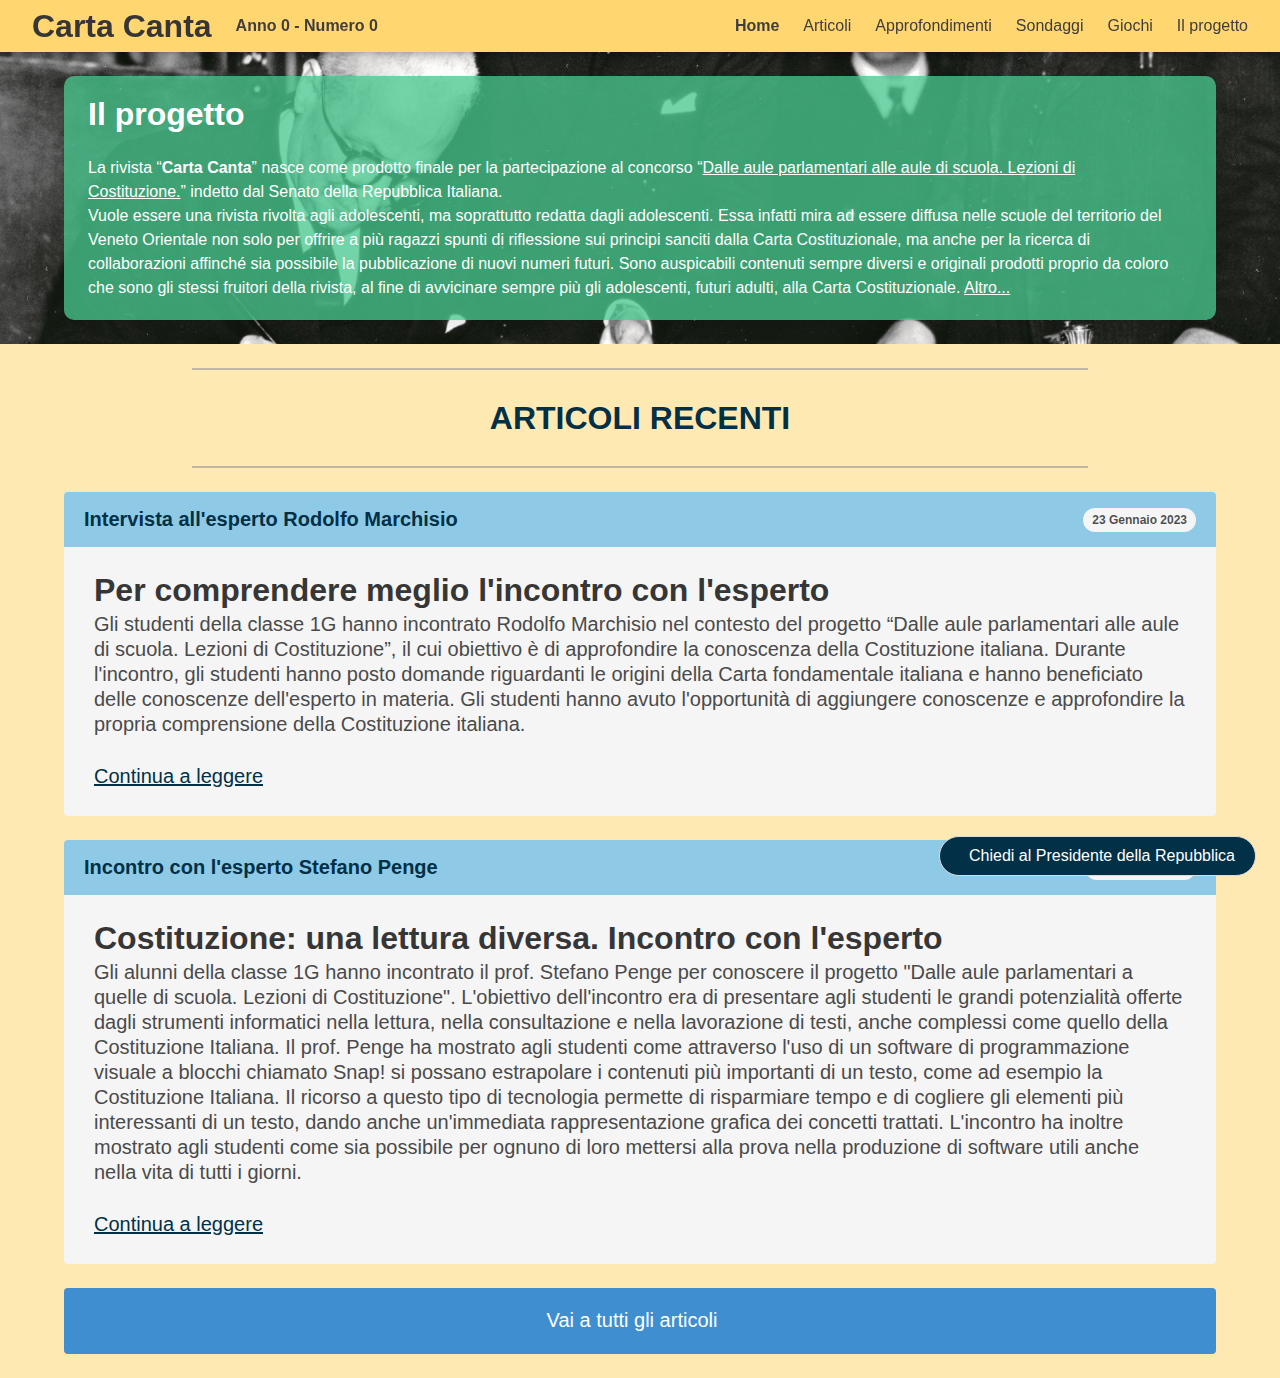
==== commit e5bd593b: "new text for home box" ====
--- a/index.html
+++ b/index.html
@@ -17,7 +17,7 @@
                 <div class="container is-fluid">
                     <div class="navbar-brand">
                         <a class="navbar-item logo-hover" href="index.html">
-                            <h1 class="title is-2">Carta Canta</h1>
+                            <h1 class="title is-3">Carta Canta</h1>
                         </a>
             
                         <div class="navbar-item">
@@ -79,10 +79,8 @@
                     <div class="tile is-parent">
                         <div class="tile is-child notification box-1 box hover-effect">
                             <p class="title">Il progetto</p>
-                            <p>Carta Canta è una rivista giornalistica sulla Costituzione Italiana realizzata dalla scuola
-                                Secondaria di Secondo Grado "ITTS V. Volterra".<br>
-                                In questa prima edizione (Anno 0 - Numero 0) vogliamo trattare fondamentalmente i primi 12 articoli, grazie agli <a href="/html/articoli/index.html">articoli</a> scritti dai ragazzi.
-                                Questo progetto è nato dal concorso “<a href="https://giovani.camera.it/lezioni_costituzione/2022_2023" target="_blank">Dalle aule parlamentari alle aule di scuola. Lezioni di Costituzione.</a>”.
+                            <p> La rivista “<b>Carta Canta</b>” nasce come prodotto finale per la partecipazione al concorso “<a class="yellow-bg-link" href="https://giovani.camera.it/lezioni_costituzione/2022_2023" target="_blank">Dalle aule parlamentari alle aule di scuola. Lezioni di Costituzione.</a>” indetto dal Senato della Repubblica Italiana.<br>
+                                Vuole essere una rivista rivolta agli adolescenti, ma soprattutto redatta dagli adolescenti. Essa infatti mira ad essere diffusa nelle scuole del territorio del Veneto Orientale non solo per offrire a più ragazzi spunti di riflessione sui principi sanciti dalla Carta Costituzionale, ma anche per la ricerca di collaborazioni affinché sia possibile la pubblicazione di nuovi numeri futuri. Sono auspicabili contenuti sempre diversi e originali prodotti proprio da coloro che sono gli stessi fruitori della rivista, al fine di avvicinare sempre più gli adolescenti, futuri adulti, alla Carta Costituzionale.
                                 <a href="/html/info/index.html">Altro...</a>
                             </p>
                         </div>
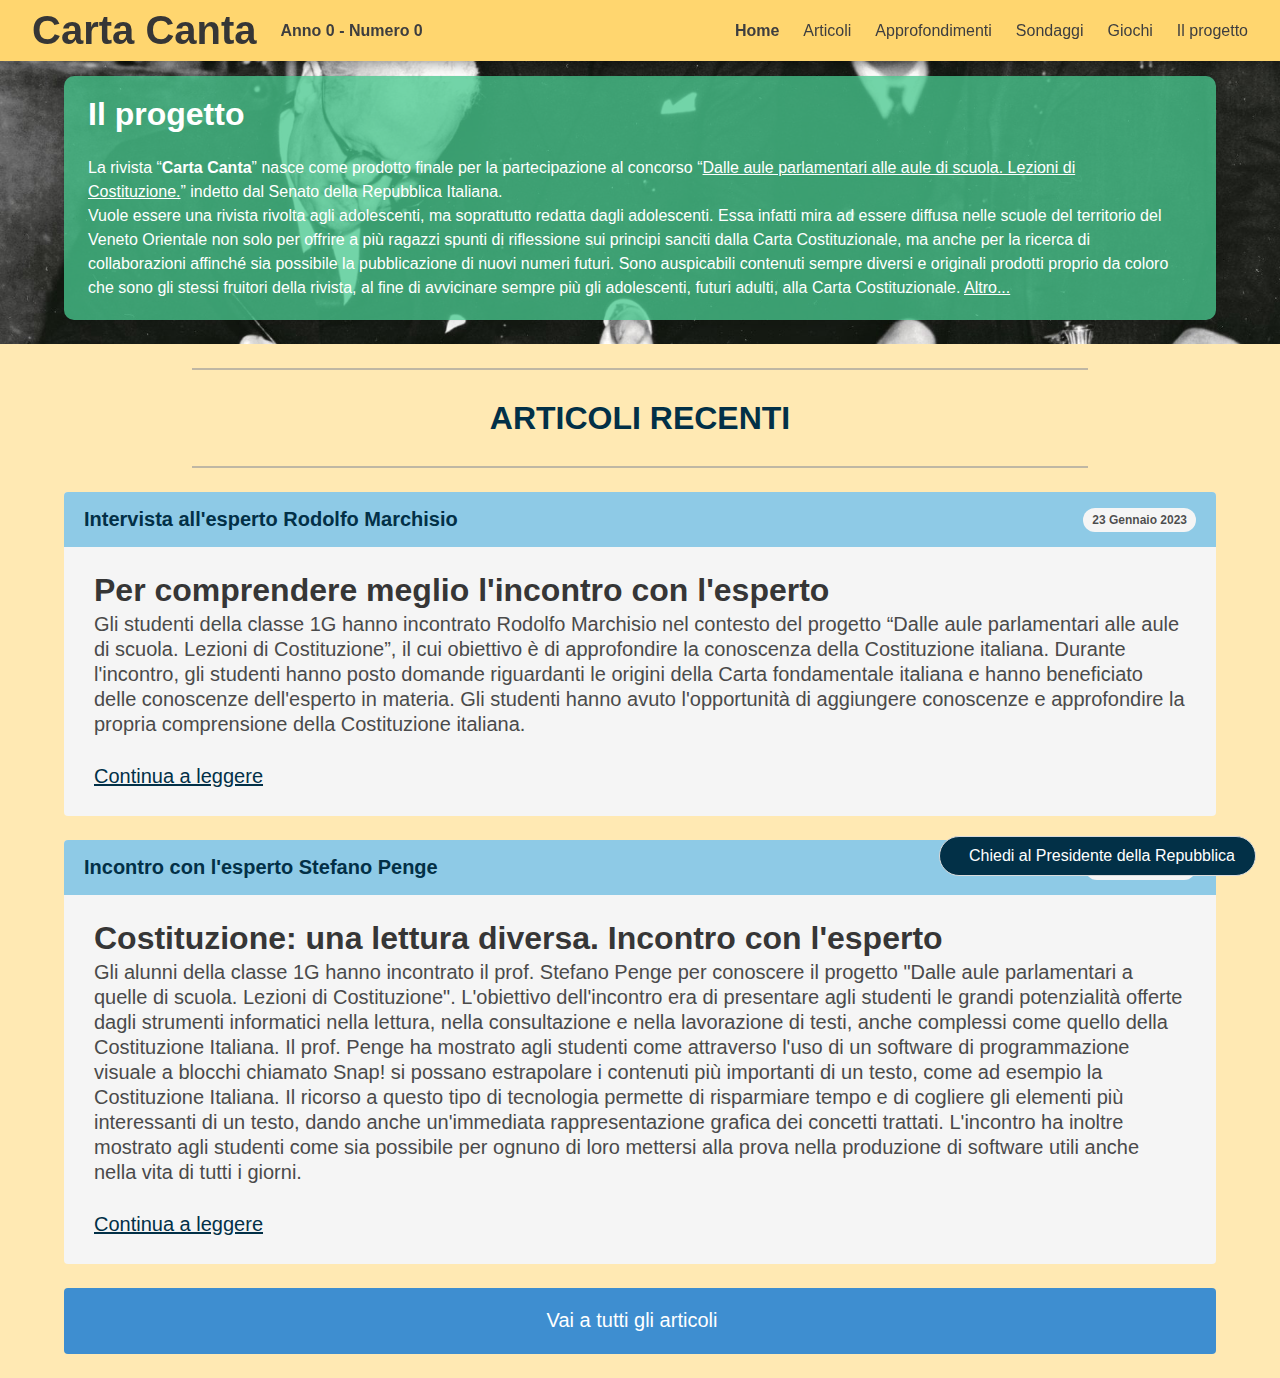
==== commit 602bfd9a: "Merge branches '2.0' and '2.0' of https://github.com/Carta-Canta/Website into 2.0" ====
--- a/index.html
+++ b/index.html
@@ -17,7 +17,7 @@
                 <div class="container is-fluid">
                     <div class="navbar-brand">
                         <a class="navbar-item logo-hover" href="index.html">
-                            <h1 class="title is-3">Carta Canta</h1>
+                            <h1 class="title is-2">Carta Canta</h1>
                         </a>
             
                         <div class="navbar-item">
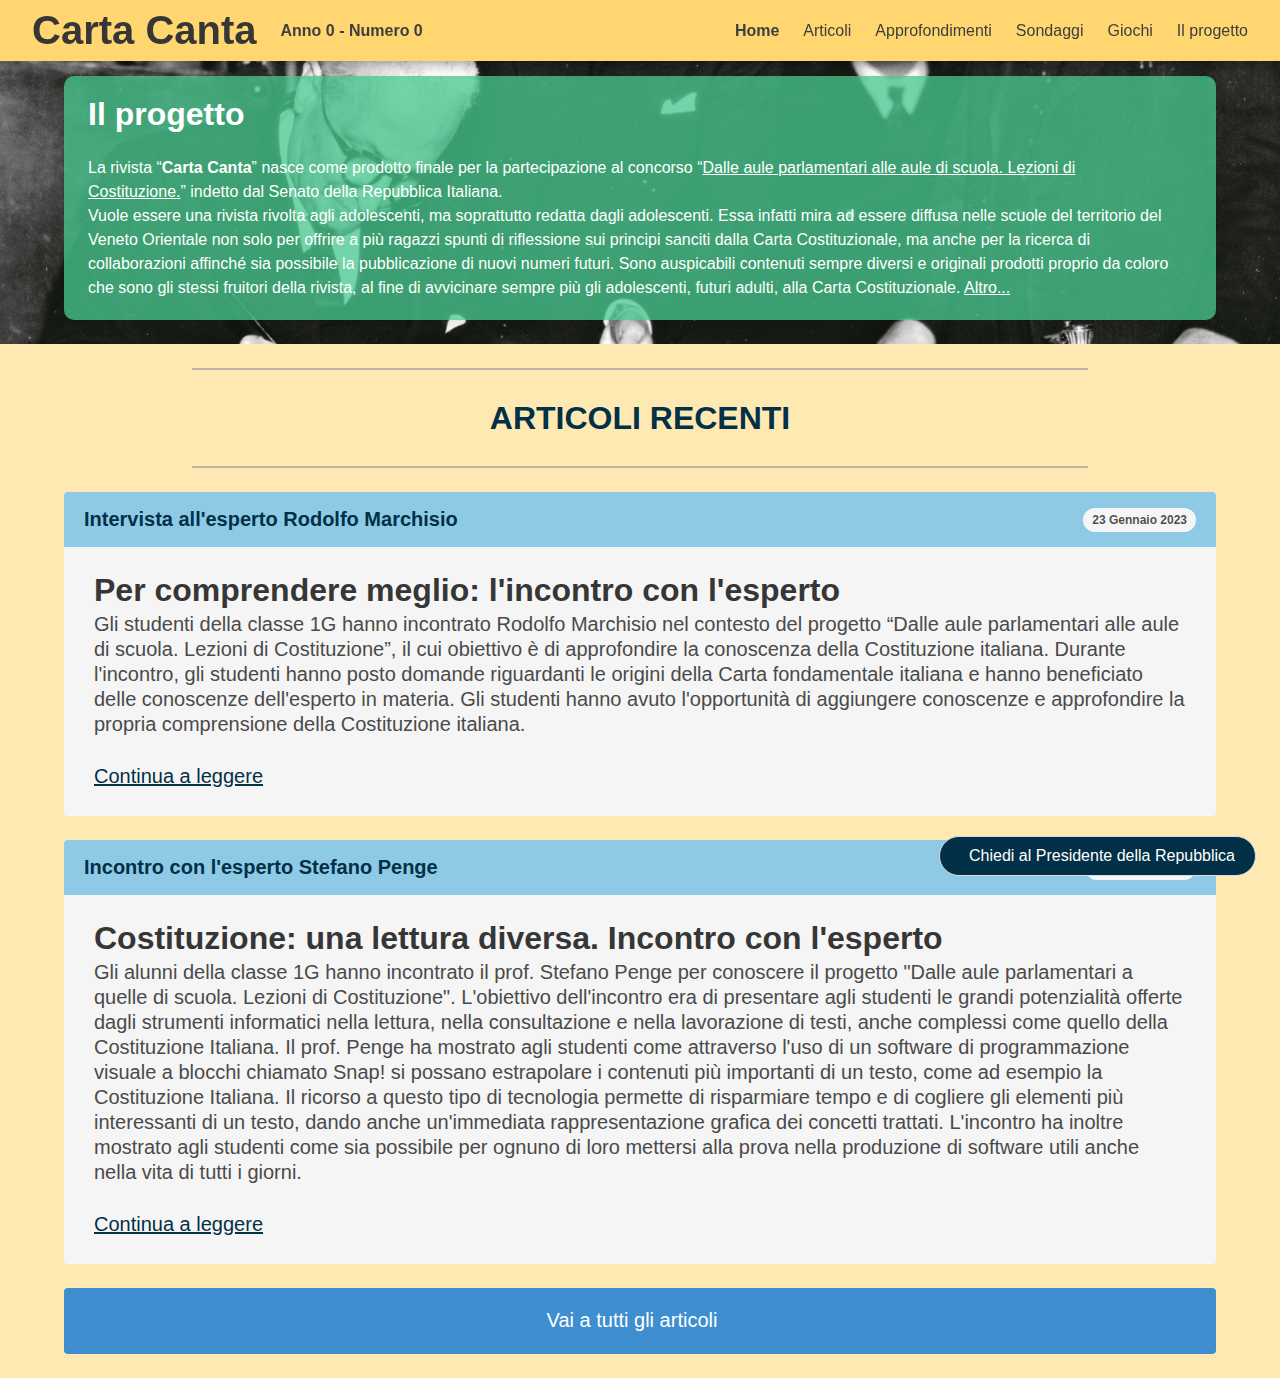
==== commit 92f9d7d7: "fix" ====
--- a/index.html
+++ b/index.html
@@ -132,7 +132,7 @@
                         <span class="tag is-light is-rounded default-cursor tag-data-articoli">23 Gennaio 2023</span>
                     </div>
                     <div class="message-body">
-                        <p class="title">Per comprendere meglio l'incontro con l'esperto</p>
+                        <p class="title">Per comprendere meglio: l'incontro con l'esperto</p>
                         <p class="subtitle">
                           Gli studenti della classe 1G hanno incontrato Rodolfo Marchisio
                           nel contesto del progetto “Dalle aule parlamentari alle aule di
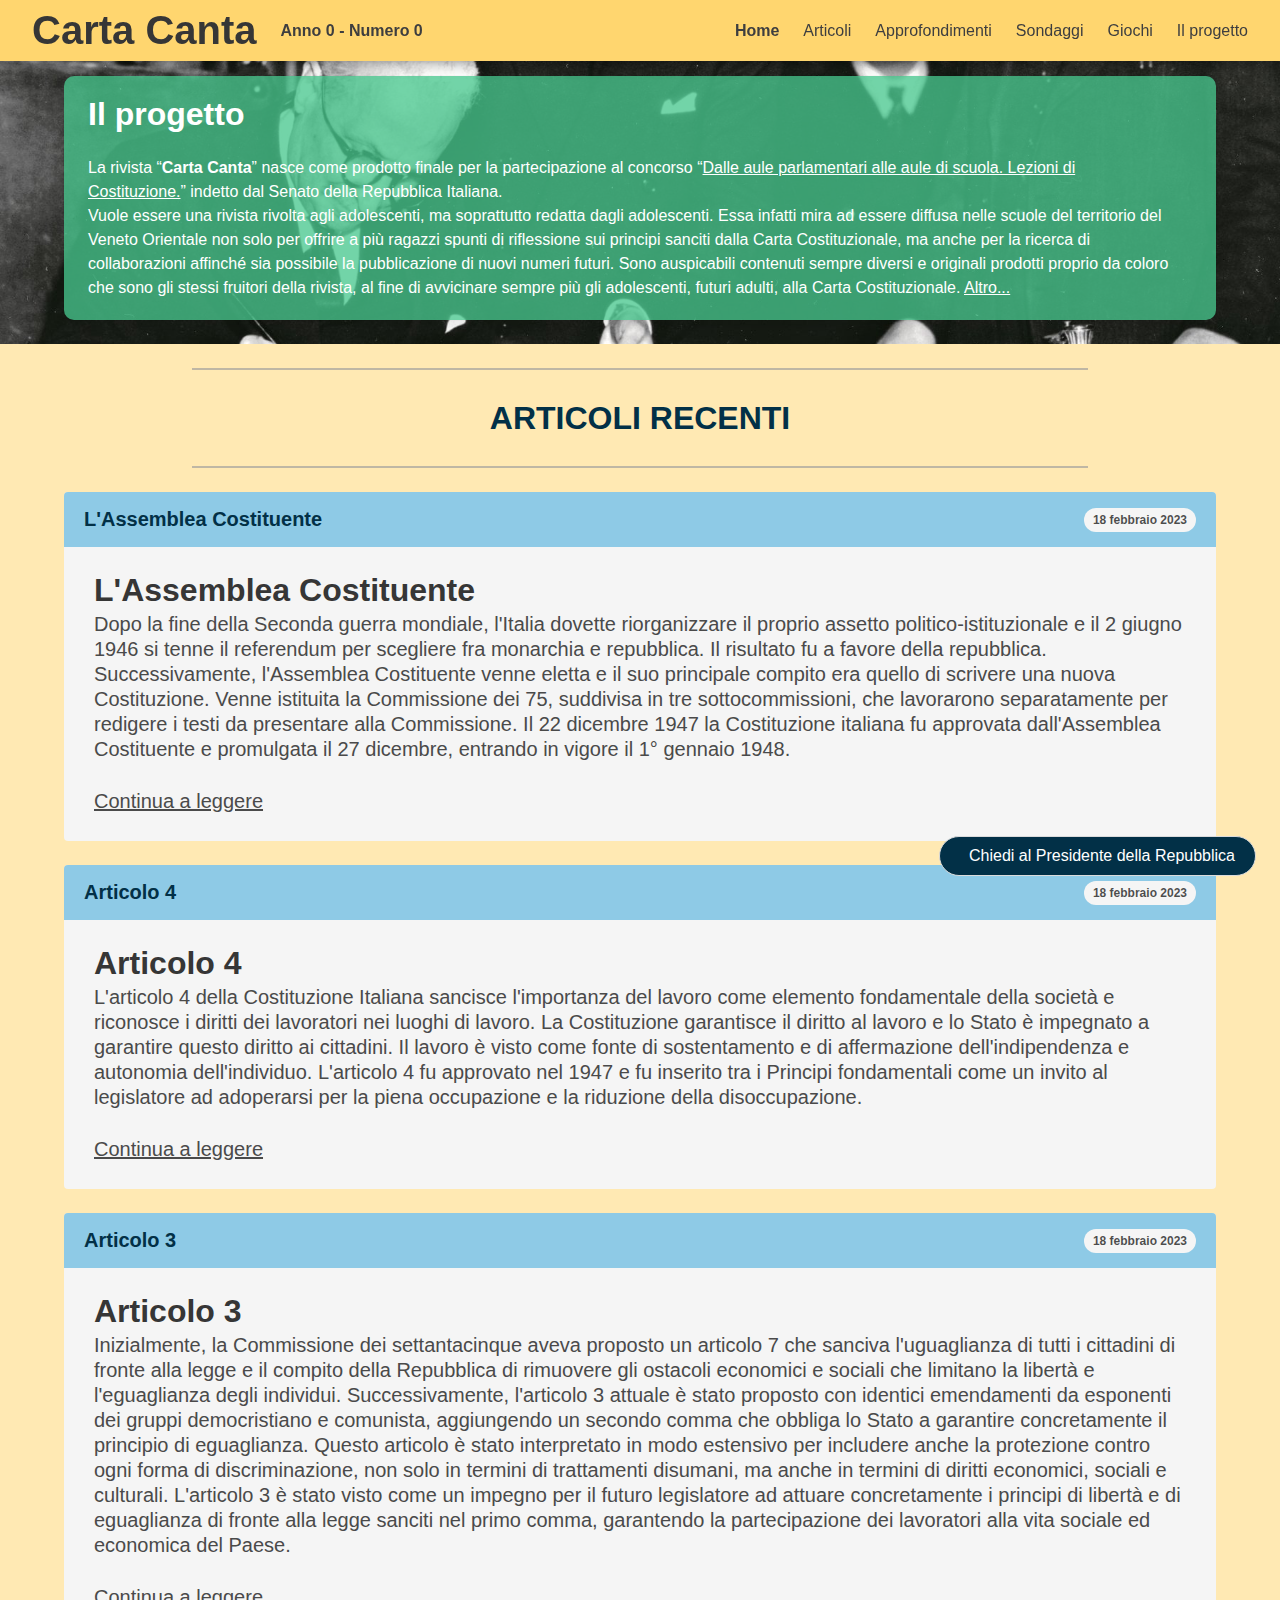
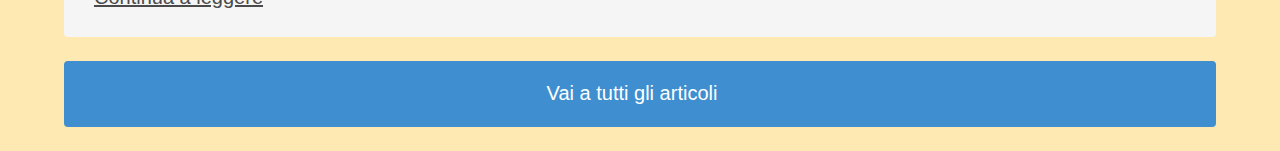
==== commit 14bf92c5: "auto update recent articles" ====
--- a/index.html
+++ b/index.html
@@ -124,9 +124,9 @@
 
 <!---------------------------------------------------------ARTICOLI------------------------------------------------------>
 
-        <div class="container is-fluid">
-            <div class="container is-max-widescreen">
-                <article class="message is-medium article-hover-effect">
+        <div class="container mobile-container">
+            <div class="container is-max-widescreen" id="articleDiv">
+                <!--<article class="message is-medium article-hover-effect">
                     <div class="message-header">
                         <p class="article-title">Intervista all'esperto Rodolfo Marchisio</p>
                         <span class="tag is-light is-rounded default-cursor tag-data-articoli">23 Gennaio 2023</span>
@@ -176,7 +176,7 @@
                         <a href="html/articoli/stefano_penge.html"><p class="continue-reading">Continua a leggere</p></a>
                     </p>
                     </div>
-                </article>
+                </article>-->
 
                 <div class="notification is-info has-text-centered">
                     <a href="html/articoli/index.html" target="_blank" class="subtitle goto-articles">Vai a tutti gli articoli
@@ -190,5 +190,6 @@
 
         <script src="https://ajax.googleapis.com/ajax/libs/jquery/3.6.3/jquery.min.js"></script>
         <script src="lib/main.js"></script>
+        <script src="lib/getArticle.js"></script>
     </body>
 </html>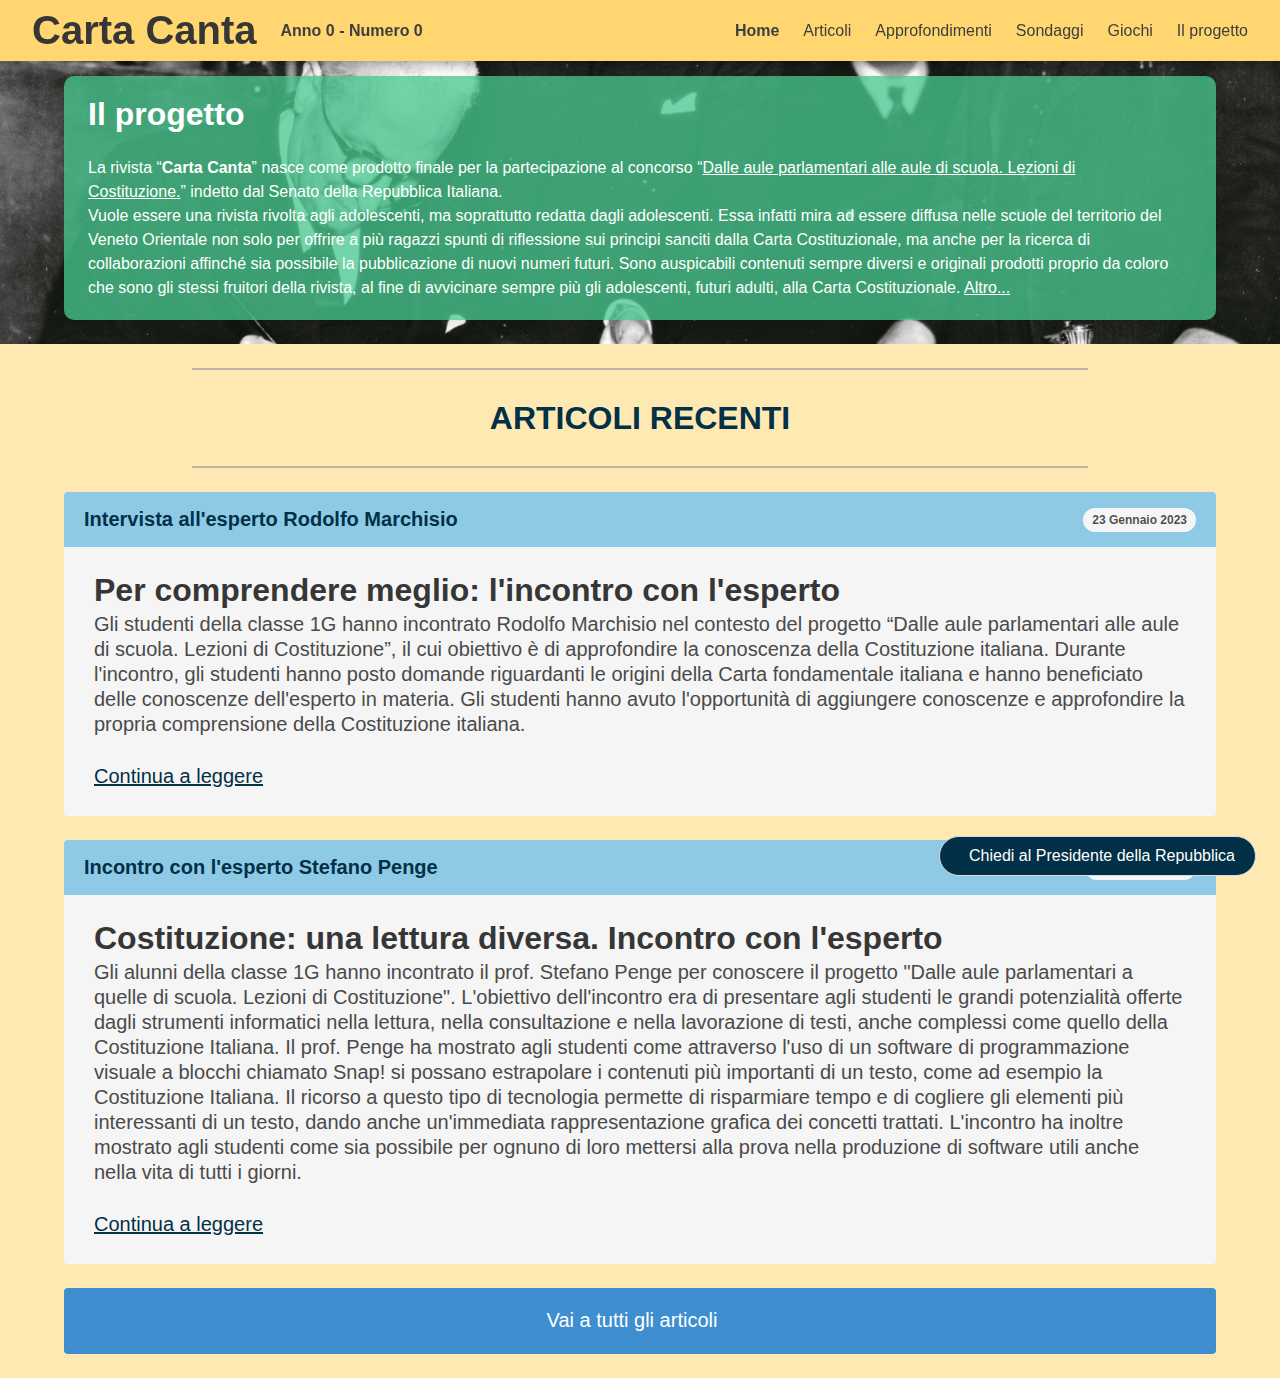
==== commit c19efd0d: "Hot fix" ====
--- a/index.html
+++ b/index.html
@@ -126,7 +126,7 @@
 
         <div class="container mobile-container">
             <div class="container is-max-widescreen" id="articleDiv">
-                <!--<article class="message is-medium article-hover-effect">
+                <article class="message is-medium article-hover-effect">
                     <div class="message-header">
                         <p class="article-title">Intervista all'esperto Rodolfo Marchisio</p>
                         <span class="tag is-light is-rounded default-cursor tag-data-articoli">23 Gennaio 2023</span>
@@ -176,7 +176,7 @@
                         <a href="html/articoli/stefano_penge.html"><p class="continue-reading">Continua a leggere</p></a>
                     </p>
                     </div>
-                </article>-->
+                </article>
 
                 <div class="notification is-info has-text-centered">
                     <a href="html/articoli/index.html" target="_blank" class="subtitle goto-articles">Vai a tutti gli articoli
@@ -190,6 +190,6 @@
 
         <script src="https://ajax.googleapis.com/ajax/libs/jquery/3.6.3/jquery.min.js"></script>
         <script src="lib/main.js"></script>
-        <script src="lib/getArticle.js"></script>
+        <!--<script src="lib/getArticle.js"></script>-->
     </body>
-</html>+</html>
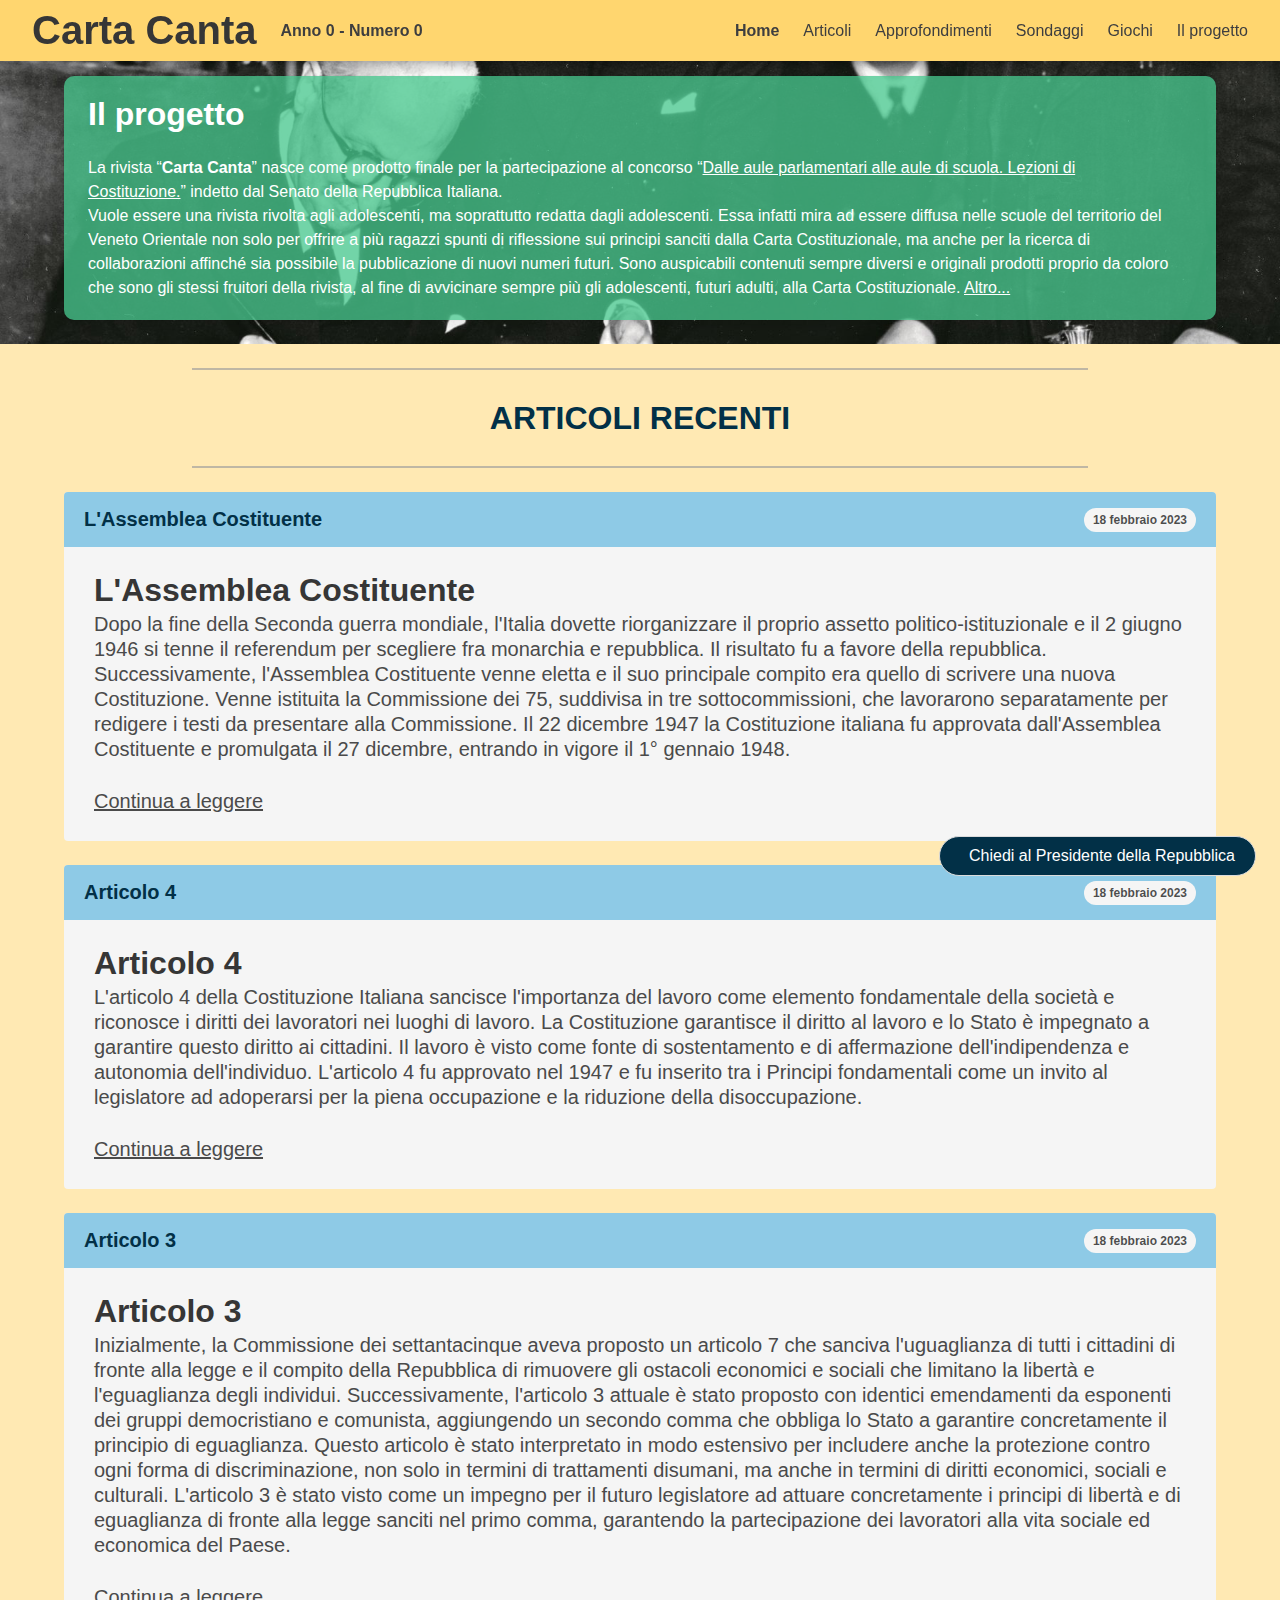
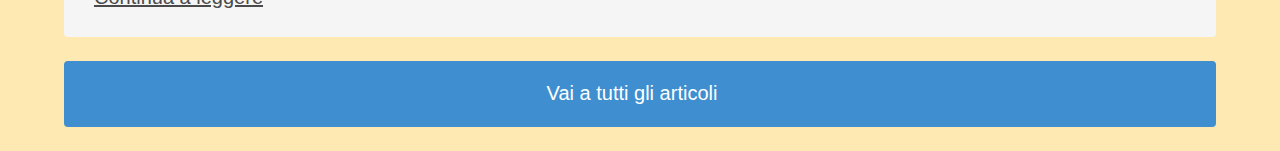
==== commit 35ec12e4: "hot fix" ====
--- a/index.html
+++ b/index.html
@@ -126,7 +126,7 @@
 
         <div class="container mobile-container">
             <div class="container is-max-widescreen" id="articleDiv">
-                <article class="message is-medium article-hover-effect">
+                <!--<article class="message is-medium article-hover-effect">
                     <div class="message-header">
                         <p class="article-title">Intervista all'esperto Rodolfo Marchisio</p>
                         <span class="tag is-light is-rounded default-cursor tag-data-articoli">23 Gennaio 2023</span>
@@ -176,7 +176,7 @@
                         <a href="html/articoli/stefano_penge.html"><p class="continue-reading">Continua a leggere</p></a>
                     </p>
                     </div>
-                </article>
+                </article>-->
 
                 <div class="notification is-info has-text-centered">
                     <a href="html/articoli/index.html" target="_blank" class="subtitle goto-articles">Vai a tutti gli articoli
@@ -190,6 +190,6 @@
 
         <script src="https://ajax.googleapis.com/ajax/libs/jquery/3.6.3/jquery.min.js"></script>
         <script src="lib/main.js"></script>
-        <!--<script src="lib/getArticle.js"></script>-->
+        <script src="lib/getArticle.js"></script>
     </body>
 </html>
